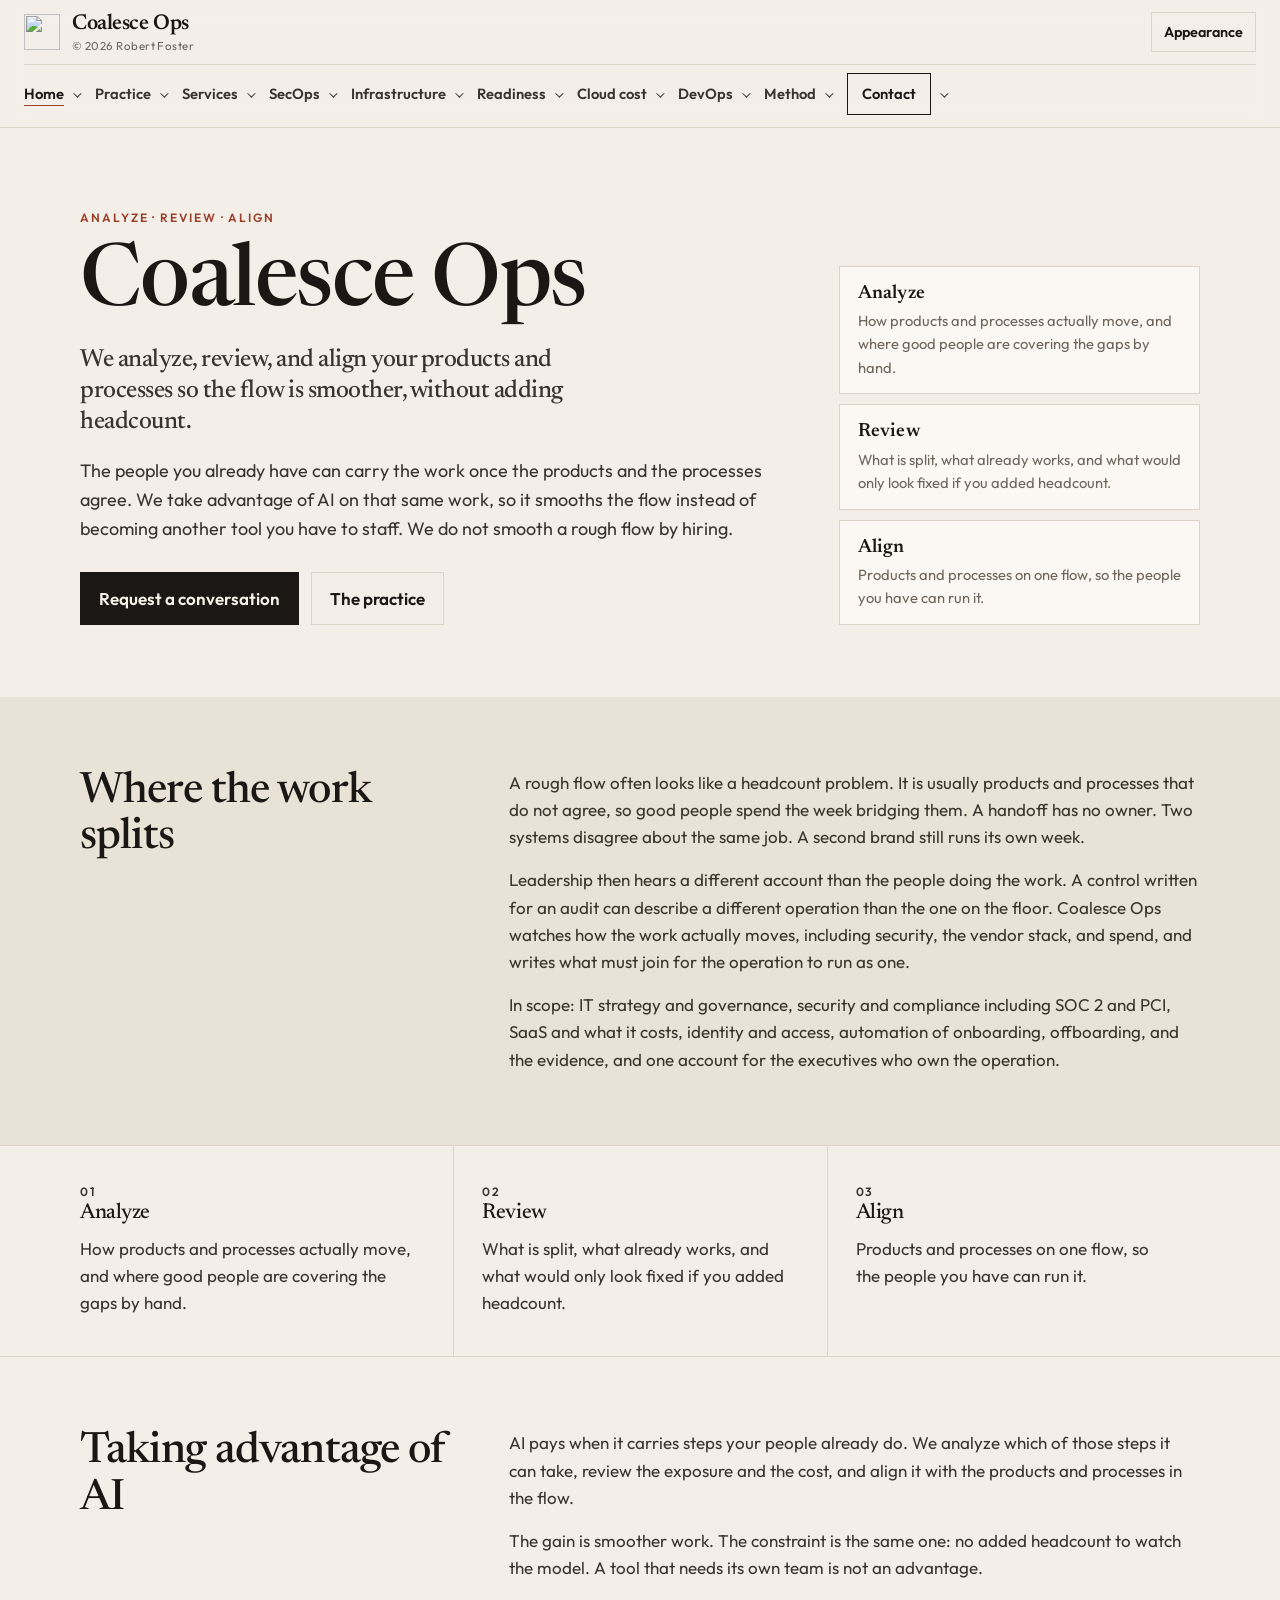
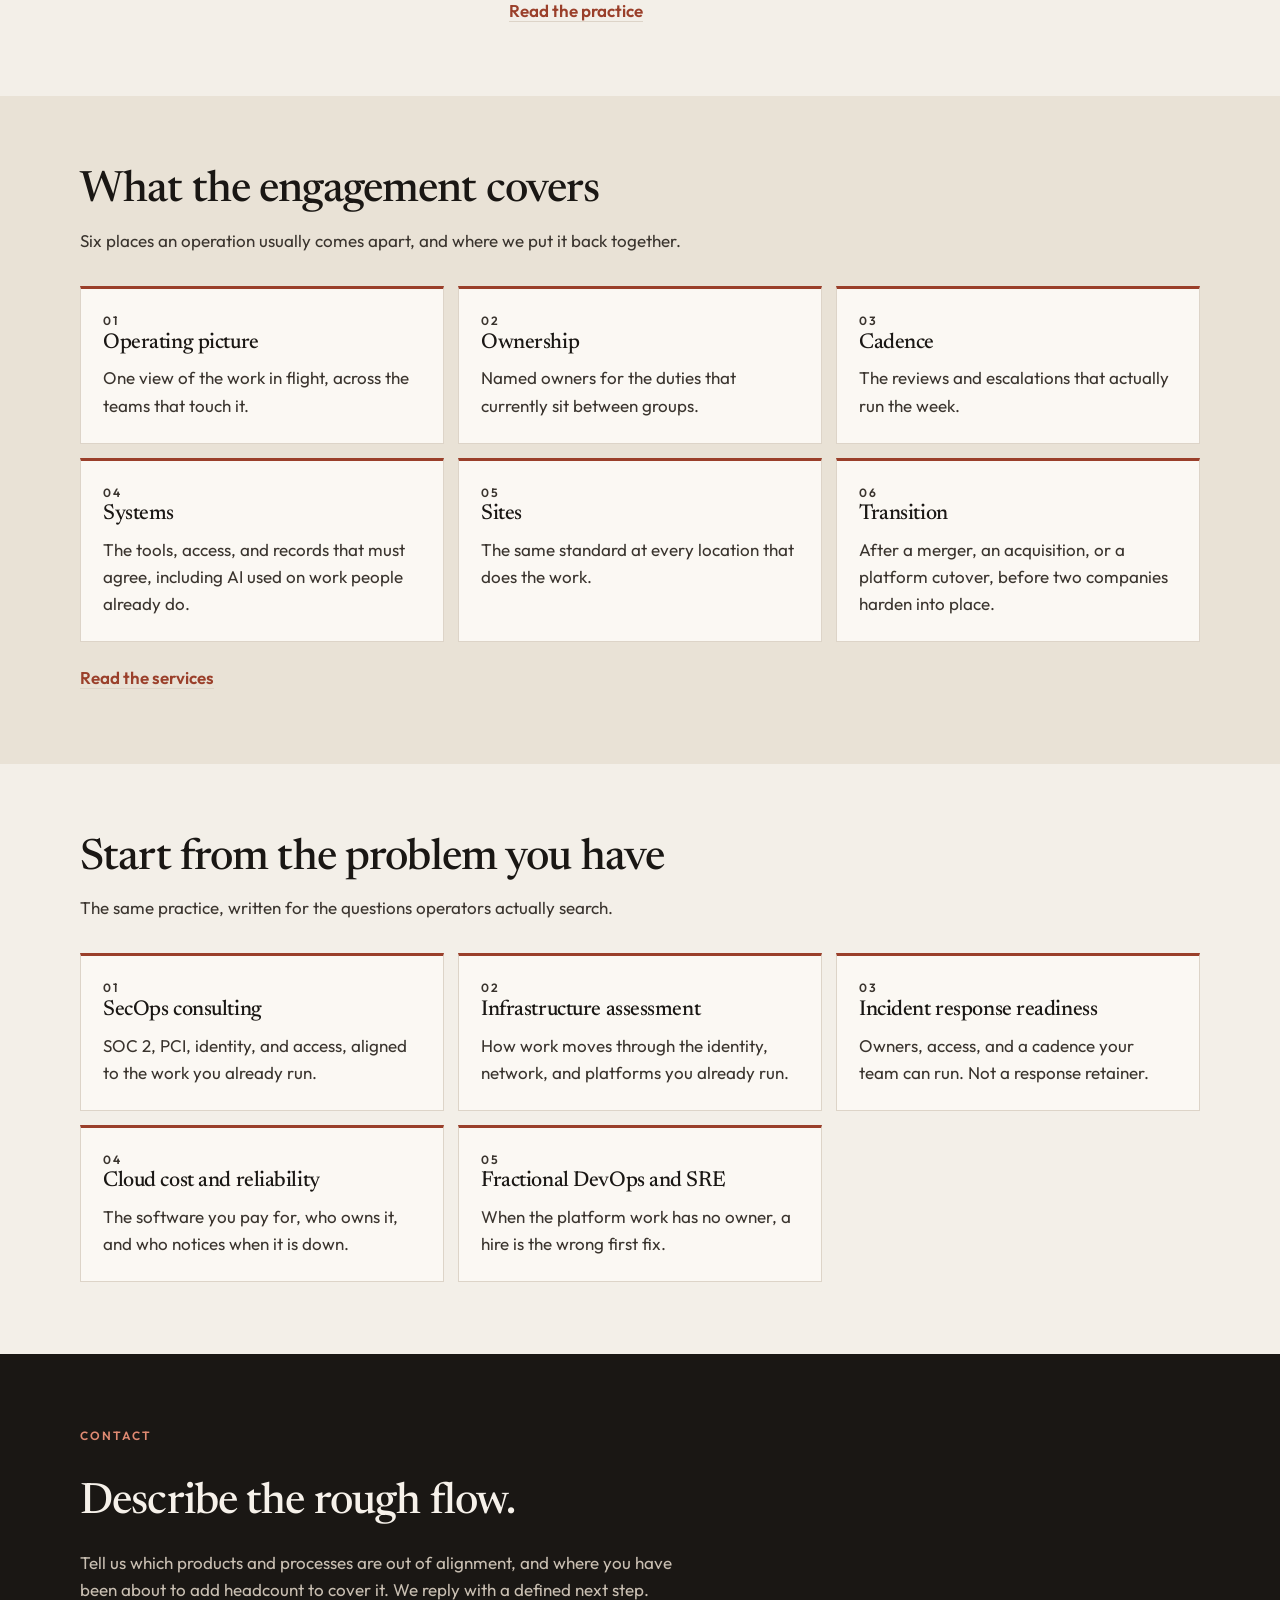
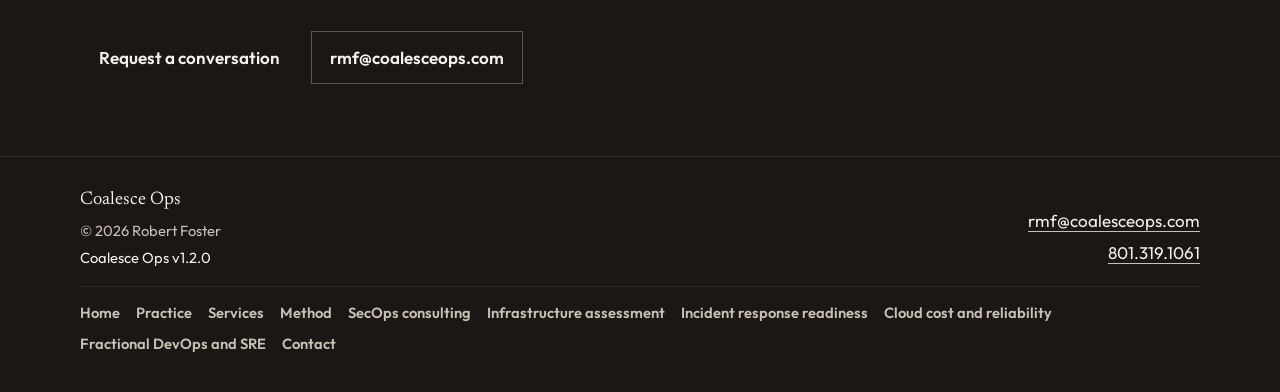
==== index.html @ f313ffd4 "Make the site searchable and give every page the same menu. Add sitemap, robots, IndexNow, verificat" ====
<!DOCTYPE html>
<html lang="en">
<head>
  <meta charset="utf-8" />
  <meta name="viewport" content="width=device-width, initial-scale=1" />
  <title>Coalesce Ops — Analyze, review, and align the flow</title>
  <meta name="description" content="Coalesce Ops analyzes, reviews, and aligns products, processes, and AI so the flow is smoother, without adding headcount." />
  <meta name="keywords" content="Coalesce Ops, analyze review align, products and processes, AI advantage, AI governance, smoother flow, no added headcount, SOC 2, PCI" />
  <meta name="author" content="Robert Foster" />
  <meta name="robots" content="index, follow" />
  <link rel="canonical" href="https://coalesceops.com/" />
  <link rel="sitemap" type="application/xml" title="Sitemap" href="https://coalesceops.com/sitemap.xml" />
  <meta property="og:type" content="website" />
  <meta property="og:site_name" content="Coalesce Ops" />
  <meta property="og:locale" content="en_US" />
  <meta property="og:title" content="Coalesce Ops — Analyze, review, and align the flow" />
  <meta property="og:description" content="Coalesce Ops analyzes, reviews, and aligns products, processes, and AI so the flow is smoother, without adding headcount." />
  <meta property="og:url" content="https://coalesceops.com/" />
  <meta property="og:image" content="https://coalesceops.com/assets/og.png" />
  <meta property="og:image:type" content="image/png" />
  <meta property="og:image:width" content="1200" />
  <meta property="og:image:height" content="630" />
  <meta property="og:image:alt" content="Coalesce Ops — analyze, review, and align the flow" />
  <meta name="twitter:card" content="summary_large_image" />
  <meta name="twitter:title" content="Coalesce Ops — Analyze, review, and align the flow" />
  <meta name="twitter:description" content="Coalesce Ops analyzes, reviews, and aligns products, processes, and AI so the flow is smoother, without adding headcount." />
  <meta name="twitter:image" content="https://coalesceops.com/assets/og.png" />
  <meta name="twitter:image:alt" content="Coalesce Ops — analyze, review, and align the flow" />
  <meta name="theme-color" content="#f3efe8" />
  <script>
    (function () {
      var saved = null;
      try { saved = localStorage.getItem("coalesceops-theme"); } catch (e) {}
      var themes = { light: 1, dark: 1, green: 1, "light-green": 1, "dark-green": 1, blue: 1, "light-blue": 1 };
      var colors = { light: "#f3efe8", dark: "#12100e", green: "#1f6b45", "light-green": "#e7f3ea", "dark-green": "#0e1c16", blue: "#1f5c96", "light-blue": "#e7f1f8" };
      var name = themes[saved] ? saved : "light";
      document.documentElement.setAttribute("data-theme", name);
      var meta = document.querySelector('meta[name="theme-color"]');
      if (meta && colors[name]) meta.setAttribute("content", colors[name]);
    })();
  </script>
  <link rel="icon" href="assets/favicon.svg" type="image/svg+xml" />
  <link rel="icon" href="assets/favicon-32.png" type="image/png" sizes="32x32" />
  <link rel="apple-touch-icon" href="assets/apple-touch-icon.png" sizes="180x180" />
  <link rel="manifest" href="site.webmanifest" />
  <!-- site-config:verification -->
  <link rel="preconnect" href="https://fonts.googleapis.com" />
  <link rel="preconnect" href="https://fonts.gstatic.com" crossorigin />
  <link rel="preload" as="style" href="https://fonts.googleapis.com/css2?family=Newsreader:opsz,wght@6..72,500;6..72,600&amp;family=Outfit:wght@400;500;600&amp;display=swap" />
  <link rel="stylesheet" href="https://fonts.googleapis.com/css2?family=Newsreader:opsz,wght@6..72,500;6..72,600&amp;family=Outfit:wght@400;500;600&amp;display=swap" media="print" onload="this.media='all'" />
  <noscript><link rel="stylesheet" href="https://fonts.googleapis.com/css2?family=Newsreader:opsz,wght@6..72,500;6..72,600&amp;family=Outfit:wght@400;500;600&amp;display=swap" /></noscript>
  <link rel="stylesheet" href="assets/site.css?v=1.2.0" />
  <script type="application/ld+json">
{
  "@context": "https://schema.org",
  "@graph": [
    {
      "@type": [
        "ProfessionalService",
        "Organization"
      ],
      "@id": "https://coalesceops.com/#business",
      "name": "Coalesce Ops",
      "url": "https://coalesceops.com/",
      "image": {
        "@type": "ImageObject",
        "url": "https://coalesceops.com/assets/og.png",
        "width": 1200,
        "height": 630
      },
      "logo": {
        "@type": "ImageObject",
        "url": "https://coalesceops.com/assets/apple-touch-icon.png",
        "width": 180,
        "height": 180
      },
      "email": "rmf@coalesceops.com",
      "telephone": "+1-801-319-1061",
      "description": "Coalesce Ops analyzes, reviews, and aligns products, processes, and AI so the flow is smoother, without adding headcount.",
      "slogan": "We analyze, review, and align your products and processes so the flow is smoother, without adding headcount.",
      "founder": {
        "@type": "Person",
        "name": "Robert Foster"
      },
      "contactPoint": {
        "@type": "ContactPoint",
        "contactType": "consulting",
        "email": "rmf@coalesceops.com",
        "telephone": "+1-801-319-1061",
        "availableLanguage": [
          "English"
        ]
      }
    },
    {
      "@type": "WebSite",
      "@id": "https://coalesceops.com/#website",
      "url": "https://coalesceops.com/",
      "name": "Coalesce Ops",
      "description": "Coalesce Ops analyzes, reviews, and aligns products, processes, and AI so the flow is smoother, without adding headcount.",
      "publisher": {
        "@id": "https://coalesceops.com/#business"
      },
      "inLanguage": "en"
    },
    {
      "@type": "WebPage",
      "@id": "https://coalesceops.com/#webpage",
      "url": "https://coalesceops.com/",
      "name": "Coalesce Ops — Analyze, review, and align the flow",
      "description": "Coalesce Ops analyzes, reviews, and aligns products, processes, and AI so the flow is smoother, without adding headcount.",
      "isPartOf": {
        "@id": "https://coalesceops.com/#website"
      },
      "inLanguage": "en",
      "primaryImageOfPage": {
        "@type": "ImageObject",
        "url": "https://coalesceops.com/assets/og.png",
        "width": 1200,
        "height": 630
      }
    },
    {
      "@type": "Service",
      "@id": "https://coalesceops.com/services.html#picture",
      "name": "Operating picture",
      "serviceType": "Operating picture",
      "url": "https://coalesceops.com/services.html#picture",
      "description": "One view of the work in flight: what is open, who has it, and which commitment is at risk. Leadership and the floor read the same picture.",
      "provider": {
        "@id": "https://coalesceops.com/#business"
      }
    },
    {
      "@type": "Service",
      "@id": "https://coalesceops.com/services.html#ownership",
      "name": "Ownership",
      "serviceType": "Ownership",
      "url": "https://coalesceops.com/services.html#ownership",
      "description": "A name on every duty that can stall the week, including the handoffs that currently belong to no one. Decisions that sit between groups get an owner.",
      "provider": {
        "@id": "https://coalesceops.com/#business"
      }
    },
    {
      "@type": "Service",
      "@id": "https://coalesceops.com/services.html#cadence",
      "name": "Cadence",
      "serviceType": "Cadence",
      "url": "https://coalesceops.com/services.html#cadence",
      "description": "The meetings, reviews, and escalations that run the week, reduced to the ones that change the work. A calendar full of updates is not a cadence.",
      "provider": {
        "@id": "https://coalesceops.com/#business"
      }
    },
    {
      "@type": "Service",
      "@id": "https://coalesceops.com/services.html#systems",
      "name": "Systems",
      "serviceType": "Systems",
      "url": "https://coalesceops.com/services.html#systems",
      "description": "The tools, access, and records that must agree, including the software already in use and what it costs. AI is aligned to steps people already do. Compliance evidence, including SOC 2 and PCI, has to match those records.",
      "provider": {
        "@id": "https://coalesceops.com/#business"
      }
    },
    {
      "@type": "Service",
      "@id": "https://coalesceops.com/services.html#sites",
      "name": "Sites",
      "serviceType": "Sites",
      "url": "https://coalesceops.com/services.html#sites",
      "description": "The same standard at every location that does the work, with room for what is truly local.",
      "provider": {
        "@id": "https://coalesceops.com/#business"
      }
    },
    {
      "@type": "Service",
      "@id": "https://coalesceops.com/services.html#transition",
      "name": "Transition",
      "serviceType": "Transition",
      "url": "https://coalesceops.com/services.html#transition",
      "description": "After a merger, an acquisition, a leadership change, or a platform cutover, one way of working, one set of access, and controls that match the work, before the old ways harden into two companies again.",
      "provider": {
        "@id": "https://coalesceops.com/#business"
      }
    },
    {
      "@type": "Service",
      "@id": "https://coalesceops.com/secops-consulting.html#service",
      "name": "Security and compliance",
      "serviceType": "Security and compliance",
      "url": "https://coalesceops.com/secops-consulting.html",
      "description": "Security and compliance, including SOC 2 and PCI, with evidence that matches the controls in use, and identity and access reviewed with the rest of the operation.",
      "provider": {
        "@id": "https://coalesceops.com/#business"
      },
      "alternateName": "SecOps consulting"
    },
    {
      "@type": "Service",
      "@id": "https://coalesceops.com/infrastructure-assessment.html#service",
      "name": "Infrastructure assessment",
      "serviceType": "Infrastructure assessment",
      "url": "https://coalesceops.com/infrastructure-assessment.html",
      "description": "A written account of how work moves through the identity, network, and platforms the operation already runs, and where people are covering the gaps by hand.",
      "provider": {
        "@id": "https://coalesceops.com/#business"
      }
    },
    {
      "@type": "Service",
      "@id": "https://coalesceops.com/cloud-cost-reliability.html#service",
      "name": "SaaS governance and vendor cost",
      "serviceType": "SaaS governance and vendor cost",
      "url": "https://coalesceops.com/cloud-cost-reliability.html",
      "description": "A review of the software the operation already pays for and the platforms it already runs: who owns them, what they cost, and who notices when one is down.",
      "provider": {
        "@id": "https://coalesceops.com/#business"
      },
      "alternateName": "Cloud cost and reliability review"
    },
    {
      "@type": "Service",
      "@id": "https://coalesceops.com/#ai",
      "name": "AI on the work",
      "serviceType": "AI on the work",
      "url": "https://coalesceops.com/#ai",
      "description": "AI used on steps people already do, reviewed for exposure and cost, and aligned with the products and processes in the flow.",
      "provider": {
        "@id": "https://coalesceops.com/#business"
      }
    },
    {
      "@type": "Service",
      "@id": "https://coalesceops.com/practice.html#strategy",
      "name": "IT strategy and governance",
      "serviceType": "IT strategy and governance",
      "url": "https://coalesceops.com/practice.html#strategy",
      "description": "IT strategy and governance, and one account for the executives who own the operation.",
      "provider": {
        "@id": "https://coalesceops.com/#business"
      }
    }
  ]
}
  </script>
</head>
<body>
  <a class="skip" href="#main">Skip to content</a>
  <header class="top">
    <a class="brand" href="index.html">
      <img src="assets/favicon.svg" width="36" height="36" alt="" />
      <span class="brand-text">
        <span class="brand-name">Coalesce Ops</span>
        <span class="brand-legal">© 2026 Robert Foster</span>
      </span>
    </a>
<!-- site-nav:start -->
  <nav class="nav" id="site-nav" aria-label="Primary">
    <div class="nav-group">
      <a class="nav-link" href="index.html">Home</a>
      <details class="nav-sections">
        <summary><span class="sr-only">Home sections</span></summary>
        <div class="nav-panel">
          <a href="index.html#split">Where the work splits</a>
          <a href="index.html#standard">Analyze, review, align</a>
          <a href="index.html#ai">Taking advantage of AI</a>
          <a href="index.html#engagements">What the engagement covers</a>
          <a href="index.html#start">Start from the problem you have</a>
        </div>
      </details>
    </div>
    <div class="nav-group">
      <a class="nav-link" href="practice.html">Practice</a>
      <details class="nav-sections">
        <summary><span class="sr-only">Practice sections</span></summary>
        <div class="nav-panel">
          <a href="practice.html#meaning">What coalesce means</a>
          <a href="practice.html#scope">In scope</a>
          <a href="practice.html#strategy">Strategy</a>
          <a href="practice.html#security">Security and compliance</a>
          <a href="practice.html#systems-cost">Systems and cost</a>
          <a href="practice.html#ai-work">AI on the work</a>
          <a href="practice.html#remains">What remains</a>
        </div>
      </details>
    </div>
    <div class="nav-group">
      <a class="nav-link" href="services.html">Services</a>
      <details class="nav-sections">
        <summary><span class="sr-only">Services sections</span></summary>
        <div class="nav-panel">
          <a href="services.html#picture">Operating picture</a>
          <a href="services.html#ownership">Ownership</a>
          <a href="services.html#cadence">Cadence</a>
          <a href="services.html#systems">Systems</a>
          <a href="services.html#sites">Sites</a>
          <a href="services.html#transition">Transition</a>
        </div>
      </details>
    </div>
    <div class="nav-group">
      <a class="nav-link" href="secops-consulting.html">SecOps</a>
      <details class="nav-sections">
        <summary><span class="sr-only">SecOps consulting sections</span></summary>
        <div class="nav-panel">
          <a href="secops-consulting.html#why">Why this search starts</a>
          <a href="secops-consulting.html#covers">What is in scope</a>
          <a href="secops-consulting.html#prepare">Before the first call</a>
          <a href="secops-consulting.html#ai-fit">Where AI fits</a>
          <a href="secops-consulting.html#limits">What this is not</a>
          <a href="secops-consulting.html#result">What you leave with</a>
        </div>
      </details>
    </div>
    <div class="nav-group">
      <a class="nav-link" href="infrastructure-assessment.html">Infrastructure</a>
      <details class="nav-sections">
        <summary><span class="sr-only">Infrastructure assessment sections</span></summary>
        <div class="nav-panel">
          <a href="infrastructure-assessment.html#when">When to ask for one</a>
          <a href="infrastructure-assessment.html#examine">What we look at</a>
          <a href="infrastructure-assessment.html#path">Walk one job</a>
          <a href="infrastructure-assessment.html#result">What you receive</a>
          <a href="infrastructure-assessment.html#cost">Cost on the same picture</a>
        </div>
      </details>
    </div>
    <div class="nav-group">
      <a class="nav-link" href="incident-response-readiness.html">Readiness</a>
      <details class="nav-sections">
        <summary><span class="sr-only">Incident response readiness sections</span></summary>
        <div class="nav-panel">
          <a href="incident-response-readiness.html#failure">Where it breaks</a>
          <a href="incident-response-readiness.html#questions">Questions that show readiness</a>
          <a href="incident-response-readiness.html#prepare">What to put in place</a>
          <a href="incident-response-readiness.html#limits">What we will not do</a>
          <a href="incident-response-readiness.html#prove">Prove it on a quiet week</a>
        </div>
      </details>
    </div>
    <div class="nav-group">
      <a class="nav-link" href="cloud-cost-reliability.html">Cloud cost</a>
      <details class="nav-sections">
        <summary><span class="sr-only">Cloud cost and reliability sections</span></summary>
        <div class="nav-panel">
          <a href="cloud-cost-reliability.html#promise">What we will not promise</a>
          <a href="cloud-cost-reliability.html#cost">Cost, as an operator</a>
          <a href="cloud-cost-reliability.html#reliability">Reliability without a new team</a>
          <a href="cloud-cost-reliability.html#cutover">After a cutover</a>
        </div>
      </details>
    </div>
    <div class="nav-group align-end">
      <a class="nav-link" href="fractional-devops-sre.html">DevOps</a>
      <details class="nav-sections">
        <summary><span class="sr-only">Fractional DevOps and SRE sections</span></summary>
        <div class="nav-panel">
          <a href="fractional-devops-sre.html#search">What the search is buying</a>
          <a href="fractional-devops-sre.html#practice">What this practice does</a>
          <a href="fractional-devops-sre.html#second">When a fractional engineer is second</a>
          <a href="fractional-devops-sre.html#prepare">Before the job post</a>
          <a href="fractional-devops-sre.html#result">How an engagement ends</a>
        </div>
      </details>
    </div>
    <div class="nav-group align-end">
      <a class="nav-link" href="method.html">Method</a>
      <details class="nav-sections">
        <summary><span class="sr-only">Method sections</span></summary>
        <div class="nav-panel">
          <a href="method.html#map">Map</a>
          <a href="method.html#name">Name</a>
          <a href="method.html#join">Join</a>
          <a href="method.html#prove">Prove</a>
          <a href="method.html#leave">Leave</a>
          <a href="method.html#analyze">Analyze</a>
          <a href="method.html#review">Review</a>
          <a href="method.html#align">Align</a>
        </div>
      </details>
    </div>
    <div class="nav-group align-end">
      <a class="nav-link nav-cta" href="contact.html">Contact</a>
      <details class="nav-sections">
        <summary><span class="sr-only">Contact sections</span></summary>
        <div class="nav-panel">
          <a href="contact.html#include">What to include</a>
        </div>
      </details>
    </div>
  </nav>
  <!-- site-nav:end -->
    <div class="header-tools">
      <div class="settings">
        <button type="button" class="settings-btn" id="settings-toggle" aria-expanded="false" aria-controls="settings-panel">Appearance</button>
        <div class="settings-panel" id="settings-panel" hidden>
          <p class="settings-label" id="settings-label">Appearance</p>
          <div class="theme-list" role="radiogroup" aria-labelledby="settings-label">
            <button type="button" role="radio" data-theme="light" aria-checked="true">Light</button>
            <button type="button" role="radio" data-theme="dark" aria-checked="false">Dark</button>
            <button type="button" role="radio" data-theme="green" aria-checked="false">Green</button>
            <button type="button" role="radio" data-theme="light-green" aria-checked="false">Light green</button>
            <button type="button" role="radio" data-theme="dark-green" aria-checked="false">Dark green</button>
            <button type="button" role="radio" data-theme="blue" aria-checked="false">Blue</button>
            <button type="button" role="radio" data-theme="light-blue" aria-checked="false">Light blue</button>
          </div>
        </div>
      </div>
    </div>
  </header>

  <main id="main">

    <section class="hero">
      <div class="wrap hero-grid">
        <div>
          <p class="eyebrow">Analyze · Review · Align</p>
          <h1>Coalesce Ops</h1>
          <p class="motto">We analyze, review, and align your products and processes so the flow is smoother, without adding headcount.</p>
          <p class="lede">The people you already have can carry the work once the products and the processes agree. We take advantage of AI on that same work, so it smooths the flow instead of becoming another tool you have to staff. We do not smooth a rough flow by hiring.</p>
          <div class="hero-cta">
            <a class="btn primary" href="contact.html">Request a conversation</a>
            <a class="btn ghost" href="practice.html">The practice</a>
          </div>
        </div>
        <nav class="rail" aria-label="The standard">
          <a href="method.html#analyze"><strong>Analyze</strong><span>How products and processes actually move, and where good people are covering the gaps by hand.</span></a>
          <a href="method.html#review"><strong>Review</strong><span>What is split, what already works, and what would only look fixed if you added headcount.</span></a>
          <a href="method.html#align"><strong>Align</strong><span>Products and processes on one flow, so the people you have can run it.</span></a>
        </nav>
      </div>
    </section>

    <section class="band alt" id="split">
      <div class="wrap split">
        <h2>Where the work splits</h2>
        <div class="prose">
          <p>A rough flow often looks like a headcount problem. It is usually products and processes that do not agree, so good people spend the week bridging them. A handoff has no owner. Two systems disagree about the same job. A second brand still runs its own week.</p>
          <p>Leadership then hears a different account than the people doing the work. A control written for an audit can describe a different operation than the one on the floor. Coalesce Ops watches how the work actually moves, including security, the vendor stack, and spend, and writes what must join for the operation to run as one.</p>
          <p>In scope: IT strategy and governance, security and compliance including SOC 2 and PCI, SaaS and what it costs, identity and access, automation of onboarding, offboarding, and the evidence, and one account for the executives who own the operation.</p>
        </div>
      </div>
    </section>

    <section class="facts" id="standard" aria-label="The standard">
      <div class="wrap facts-grid">
        <article>
          <p class="num">01</p>
          <h2>Analyze</h2>
          <p>How products and processes actually move, and where good people are covering the gaps by hand.</p>
        </article>
        <article>
          <p class="num">02</p>
          <h2>Review</h2>
          <p>What is split, what already works, and what would only look fixed if you added headcount.</p>
        </article>
        <article>
          <p class="num">03</p>
          <h2>Align</h2>
          <p>Products and processes on one flow, so the people you have can run it.</p>
        </article>
      </div>
    </section>

    <section class="band" id="ai">
      <div class="wrap split">
        <h2>Taking advantage of AI</h2>
        <div class="prose">
          <p>AI pays when it carries steps your people already do. We analyze which of those steps it can take, review the exposure and the cost, and align it with the products and processes in the flow.</p>
          <p>The gain is smoother work. The constraint is the same one: no added headcount to watch the model. A tool that needs its own team is not an advantage.</p>
          <p class="section-link"><a href="practice.html#ai-work">Read the practice</a></p>
        </div>
      </div>
    </section>

    <section class="band alt" id="engagements">
      <div class="wrap">
        <header class="section-head">
          <h2>What the engagement covers</h2>
          <p>Six places an operation usually comes apart, and where we put it back together.</p>
        </header>
        <div class="cards">
          <article class="card">
            <p class="num">01</p>
            <h3><a href="services.html#picture">Operating picture</a></h3>
            <p>One view of the work in flight, across the teams that touch it.</p>
          </article>
          <article class="card">
            <p class="num">02</p>
            <h3><a href="services.html#ownership">Ownership</a></h3>
            <p>Named owners for the duties that currently sit between groups.</p>
          </article>
          <article class="card">
            <p class="num">03</p>
            <h3><a href="services.html#cadence">Cadence</a></h3>
            <p>The reviews and escalations that actually run the week.</p>
          </article>
          <article class="card">
            <p class="num">04</p>
            <h3><a href="services.html#systems">Systems</a></h3>
            <p>The tools, access, and records that must agree, including AI used on work people already do.</p>
          </article>
          <article class="card">
            <p class="num">05</p>
            <h3><a href="services.html#sites">Sites</a></h3>
            <p>The same standard at every location that does the work.</p>
          </article>
          <article class="card">
            <p class="num">06</p>
            <h3><a href="services.html#transition">Transition</a></h3>
            <p>After a merger, an acquisition, or a platform cutover, before two companies harden into place.</p>
          </article>
        </div>
        <p class="section-link"><a href="services.html">Read the services</a></p>
      </div>
    </section>

    <section class="band" id="start">
      <div class="wrap">
        <header class="section-head">
          <h2>Start from the problem you have</h2>
          <p>The same practice, written for the questions operators actually search.</p>
        </header>
        <div class="cards">
          <article class="card">
            <p class="num">01</p>
            <h3><a href="secops-consulting.html">SecOps consulting</a></h3>
            <p>SOC 2, PCI, identity, and access, aligned to the work you already run.</p>
          </article>
          <article class="card">
            <p class="num">02</p>
            <h3><a href="infrastructure-assessment.html">Infrastructure assessment</a></h3>
            <p>How work moves through the identity, network, and platforms you already run.</p>
          </article>
          <article class="card">
            <p class="num">03</p>
            <h3><a href="incident-response-readiness.html">Incident response readiness</a></h3>
            <p>Owners, access, and a cadence your team can run. Not a response retainer.</p>
          </article>
          <article class="card">
            <p class="num">04</p>
            <h3><a href="cloud-cost-reliability.html">Cloud cost and reliability</a></h3>
            <p>The software you pay for, who owns it, and who notices when it is down.</p>
          </article>
          <article class="card">
            <p class="num">05</p>
            <h3><a href="fractional-devops-sre.html">Fractional DevOps and SRE</a></h3>
            <p>When the platform work has no owner, a hire is the wrong first fix.</p>
          </article>
        </div>
      </div>
    </section>

    <section class="cta-band">
      <div class="wrap">
        <p class="eyebrow">Contact</p>
        <h2>Describe the rough flow.</h2>
        <p>Tell us which products and processes are out of alignment, and where you have been about to add headcount to cover it. We reply with a defined next step.</p>
        <div class="hero-cta">
          <a class="btn primary" href="contact.html">Request a conversation</a>
          <a class="btn ghost" href="mailto:rmf@coalesceops.com">rmf@coalesceops.com</a>
        </div>
      </div>
    </section>
  </main>

  <footer class="site-foot">
    <div class="wrap">
      <div class="foot-row">
        <div>
          <p class="foot-name">Coalesce Ops</p>
          <p class="foot-legal">© 2026 Robert Foster</p>
          <p class="foot-version">Coalesce Ops v1.2.0</p>
        </div>
        <div class="foot-contact">
          <p><a href="mailto:rmf@coalesceops.com">rmf@coalesceops.com</a></p>
          <p><a href="tel:+18013191061">801.319.1061</a></p>
        </div>
      </div>
      <nav class="foot-nav" aria-label="Site">
        <a href="index.html">Home</a>
        <a href="practice.html">Practice</a>
        <a href="services.html">Services</a>
        <a href="method.html">Method</a>
        <a href="secops-consulting.html">SecOps consulting</a>
        <a href="infrastructure-assessment.html">Infrastructure assessment</a>
        <a href="incident-response-readiness.html">Incident response readiness</a>
        <a href="cloud-cost-reliability.html">Cloud cost and reliability</a>
        <a href="fractional-devops-sre.html">Fractional DevOps and SRE</a>
        <a href="contact.html">Contact</a>
      </nav>
    </div>
  </footer>
  <script src="assets/site.js?v=1.2.0" defer></script>
</body>
</html>
---- assets/site.css ----
:root,
html[data-theme="light"] {
  --paper: #f3efe8;
  --surface: #fbf8f3;
  --ink: #1a1714;
  --ink-soft: #3a342e;
  --muted: #6d655c;
  --line: #ddd4c8;
  --accent: #9a3f2a;
  --accent-hot: #7c3120;
  --btn: #1a1714;
  --btn-text: #f6f1ea;
  --header: rgba(243, 239, 232, 0.92);
  --card: #fbf8f3;
  --band: #e9e2d6;
  --foot: #1a1714;
  --foot-ink: #f6f1ea;
  --foot-muted: #c9bfb2;
  --foot-accent: #e08a72;
  --drawer: #fbf8f3;
  --drawer-line: #9a3f2a;
  --theme-color: #f3efe8;
}

html[data-theme="dark"] {
  --paper: #12100e;
  --surface: #1b1815;
  --ink: #f4efe8;
  --ink-soft: #ddd4c8;
  --muted: #a89d90;
  --line: #322c26;
  --accent: #e08a72;
  --accent-hot: #f0b5a4;
  --btn: #e08a72;
  --btn-text: #1a1210;
  --header: rgba(18, 16, 14, 0.92);
  --card: #1b1815;
  --band: #1b1815;
  --foot: #0c0b0a;
  --foot-ink: #f4efe8;
  --foot-muted: #a89d90;
  --foot-accent: #e08a72;
  --drawer: #241f1b;
  --drawer-line: #e08a72;
  --theme-color: #12100e;
}

html[data-theme="green"] {
  --paper: #1f6b45;
  --surface: #278556;
  --ink: #f4fbf6;
  --ink-soft: #d7eadf;
  --muted: #d5eadc;
  --line: #4d9a72;
  --accent: #d7f0e3;
  --accent-hot: #ffffff;
  --btn: #d7f0e3;
  --btn-text: #0e2a1c;
  --header: rgba(31, 107, 69, 0.94);
  --card: #278556;
  --band: #1a5c3b;
  --foot: #0e2a1c;
  --foot-ink: #f4fbf6;
  --foot-muted: #c5dfd0;
  --foot-accent: #d7f0e3;
  --drawer: #278556;
  --drawer-line: #d7f0e3;
  --theme-color: #1f6b45;
}

html[data-theme="light-green"] {
  --paper: #e7f3ea;
  --surface: #f4fbf6;
  --ink: #14241c;
  --ink-soft: #24382d;
  --muted: #4d6558;
  --line: #c5dccb;
  --accent: #1b6b45;
  --accent-hot: #145536;
  --btn: #1b6b45;
  --btn-text: #f4fbf6;
  --header: rgba(231, 243, 234, 0.94);
  --card: #f4fbf6;
  --band: #d7eadc;
  --foot: #143028;
  --foot-ink: #f4fbf6;
  --foot-muted: #b7cfc2;
  --foot-accent: #c8e8d6;
  --drawer: #f4fbf6;
  --drawer-line: #1b6b45;
  --theme-color: #e7f3ea;
}

html[data-theme="dark-green"] {
  --paper: #0e1c16;
  --surface: #15281f;
  --ink: #e7f3ec;
  --ink-soft: #c5dccd;
  --muted: #8eaa9c;
  --line: #2a4638;
  --accent: #8fceb0;
  --accent-hot: #c8e8d6;
  --btn: #2f6b56;
  --btn-text: #f4faf6;
  --header: rgba(14, 28, 22, 0.94);
  --card: #15281f;
  --band: #12241c;
  --foot: #081410;
  --foot-ink: #f4faf6;
  --foot-muted: #8eaa9c;
  --foot-accent: #8fceb0;
  --drawer: #1c382c;
  --drawer-line: #8fceb0;
  --theme-color: #0e1c16;
}

html[data-theme="blue"] {
  --paper: #1f5c96;
  --surface: #2770b0;
  --ink: #f4f8fc;
  --ink-soft: #d7e6f4;
  --muted: #d5e6f5;
  --line: #4d8bc4;
  --accent: #d6ebfa;
  --accent-hot: #ffffff;
  --btn: #d6ebfa;
  --btn-text: #0e2a44;
  --header: rgba(31, 92, 150, 0.94);
  --card: #2770b0;
  --band: #1a5084;
  --foot: #0e2a44;
  --foot-ink: #f4f8fc;
  --foot-muted: #c5d7e8;
  --foot-accent: #d6ebfa;
  --drawer: #2770b0;
  --drawer-line: #d6ebfa;
  --theme-color: #1f5c96;
}

html[data-theme="light-blue"] {
  --paper: #e7f1f8;
  --surface: #f5fafc;
  --ink: #152433;
  --ink-soft: #2c4154;
  --muted: #5a7082;
  --line: #c5d7e6;
  --accent: #1d4e89;
  --accent-hot: #163a66;
  --btn: #1d4e89;
  --btn-text: #f5fafc;
  --header: rgba(231, 241, 248, 0.94);
  --card: #f5fafc;
  --band: #d5e6f2;
  --foot: #152433;
  --foot-ink: #f5fafc;
  --foot-muted: #b7c9d8;
  --foot-accent: #9fd0f2;
  --drawer: #f5fafc;
  --drawer-line: #1d4e89;
  --theme-color: #e7f1f8;
}

:root {
  --max: 1120px;
  --serif: "Newsreader", "Iowan Old Style", Palatino, serif;
  --sans: "Outfit", "Segoe UI", sans-serif;
  color-scheme: light;
}
html[data-theme="dark"],
html[data-theme="dark-green"],
html[data-theme="green"],
html[data-theme="blue"] { color-scheme: dark; }

*,
*::before,
*::after { box-sizing: border-box; }

html { scroll-behavior: smooth; }
[id] { scroll-margin-top: 120px; }

body {
  margin: 0;
  min-height: 100vh;
  display: flex;
  flex-direction: column;
  font-family: var(--sans);
  font-size: 1.0625rem;
  line-height: 1.6;
  color: var(--ink);
  background: var(--paper);
  -webkit-font-smoothing: antialiased;
}

main { flex: 1; }

img { display: block; max-width: 100%; }

a { color: var(--accent); }
a:hover { color: var(--accent-hot); }

:focus-visible {
  outline: 2px solid var(--accent);
  outline-offset: 3px;
}

.skip {
  position: absolute;
  left: -999px;
  top: 0;
  background: var(--btn);
  color: var(--btn-text);
  padding: 8px 12px;
  z-index: 100;
}
.skip:focus { left: 12px; top: 12px; }

.wrap {
  width: min(var(--max), calc(100% - 48px));
  margin-inline: auto;
}

.top {
  position: sticky;
  top: 0;
  z-index: 40;
  display: flex;
  flex-wrap: wrap;
  align-items: center;
  justify-content: space-between;
  gap: 12px 20px;
  min-height: 76px;
  padding: 12px 24px;
  background: var(--header);
  border-bottom: 1px solid var(--line);
  backdrop-filter: blur(12px);
}

.brand {
  display: flex;
  align-items: center;
  gap: 12px;
  color: var(--ink);
  text-decoration: none;
  min-width: 0;
}
.brand:hover { color: var(--ink); }
.brand img { width: 36px; height: 36px; flex: none; }
.brand-text { display: flex; flex-direction: column; line-height: 1.15; min-width: 0; }
.brand-name {
  font-family: var(--serif);
  font-weight: 600;
  font-size: 1.35rem;
  letter-spacing: -0.02em;
}
.brand-legal {
  margin-top: 2px;
  font-size: 0.72rem;
  letter-spacing: 0.04em;
  color: var(--muted);
}

.nav {
  display: flex;
  flex: 1 0 100%;
  order: 3;
  flex-wrap: wrap;
  align-items: center;
  justify-content: flex-start;
  gap: 2px 8px;
  position: relative;
  padding-top: 8px;
  border-top: 1px solid var(--line);
}
.brand { order: 1; }
.header-tools { order: 2; }
.nav a {
  color: var(--ink-soft);
  text-decoration: none;
  font-size: 0.92rem;
  font-weight: 600;
}
.nav a:hover,
.nav a[aria-current="page"] { color: var(--ink); }
.nav a[aria-current="page"] { box-shadow: inset 0 -1px 0 var(--accent); }

.nav-cta {
  padding: 8px 14px;
  border: 1px solid var(--ink);
  color: var(--ink) !important;
  box-shadow: none !important;
}
.nav-cta:hover,
.nav-cta[aria-current="page"] {
  background: var(--btn);
  color: var(--btn-text) !important;
  border-color: var(--btn);
}

.header-tools {
  display: flex;
  align-items: center;
  gap: 10px;
  flex: none;
}

.settings { position: relative; }
.settings-btn {
  min-height: 40px;
  padding: 0 12px;
  border: 1px solid var(--line);
  background: transparent;
  color: var(--ink);
  font: inherit;
  font-size: 0.9rem;
  font-weight: 600;
  cursor: pointer;
}
.settings-btn:hover,
.settings-btn[aria-expanded="true"] { border-color: var(--accent); }
.settings-panel {
  position: absolute;
  top: calc(100% + 8px);
  right: 0;
  z-index: 50;
  min-width: 180px;
  padding: 12px;
  background: var(--drawer);
  border: 1px solid var(--drawer-line);
  box-shadow: 0 16px 36px rgba(0, 0, 0, 0.28);
}
.settings-panel[hidden] { display: none !important; }
.settings-label {
  margin: 0 0 8px;
  font-size: 0.72rem;
  font-weight: 600;
  letter-spacing: 0.12em;
  text-transform: uppercase;
  color: var(--muted);
}
.theme-list { display: flex; flex-direction: column; }
.theme-list button {
  min-height: 36px;
  padding: 6px 8px;
  border: 0;
  background: transparent;
  color: var(--ink);
  font: inherit;
  font-size: 0.92rem;
  text-align: left;
  cursor: pointer;
}
.theme-list button:hover { background: var(--band); }
.theme-list button[aria-checked="true"] {
  background: var(--ink);
  color: var(--paper);
}

.nav-toggle {
  display: none;
  width: 44px;
  height: 44px;
  border: 1px solid var(--line);
  background: transparent;
  cursor: pointer;
  padding: 0;
  align-items: center;
  justify-content: center;
  flex-direction: column;
  gap: 6px;
}
.nav-toggle span {
  display: block;
  width: 18px;
  height: 1.5px;
  background: var(--ink);
}

.menu-details { min-width: 0; }
summary.nav-toggle { list-style: none; }
summary.nav-toggle::-webkit-details-marker { display: none; }
.nav-group {
  display: inline-flex;
  align-items: center;
  position: relative;
  gap: 1px;
}
.nav-sections { position: relative; }
.nav-sections > summary {
  list-style: none;
  cursor: pointer;
  width: 22px;
  height: 28px;
  display: inline-flex;
  align-items: center;
  justify-content: center;
}
.nav-sections > summary::-webkit-details-marker { display: none; }
.nav-sections > summary::after {
  content: "";
  border: solid var(--ink-soft);
  border-width: 0 1.5px 1.5px 0;
  width: 6px;
  height: 6px;
  transform: rotate(45deg) translateY(-2px);
}
.nav-sections[open] > summary::after {
  transform: rotate(-135deg) translateY(-1px);
}
.nav-panel {
  position: absolute;
  top: calc(100% + 8px);
  left: 0;
  z-index: 50;
  display: none;
  flex-direction: column;
  min-width: 240px;
  max-height: 70vh;
  overflow: auto;
  padding: 6px 0;
  background: var(--drawer);
  border: 1px solid var(--drawer-line);
  box-shadow: 0 16px 36px rgba(0, 0, 0, 0.28);
}
.nav-sections[open] > .nav-panel { display: flex; }
.nav-group.align-end .nav-panel { left: auto; right: 0; }
.nav-panel a {
  display: block;
  padding: 8px 14px;
  color: var(--ink);
  font-size: 0.9rem;
  font-weight: 500;
  box-shadow: none;
}
.nav-panel a:hover { color: var(--accent); }
.sr-only {
  position: absolute;
  width: 1px;
  height: 1px;
  padding: 0;
  margin: -1px;
  overflow: hidden;
  clip: rect(0, 0, 0, 0);
  white-space: nowrap;
  border: 0;
}

.hero { padding: 80px 0 72px; }
.hero-grid {
  display: grid;
  grid-template-columns: 1.4fr 0.72fr;
  gap: 56px;
  align-items: end;
}
.rail { display: flex; flex-direction: column; gap: 10px; }
.rail a {
  display: block;
  padding: 16px 18px 14px;
  background: var(--surface);
  border: 1px solid var(--line);
  text-decoration: none;
  color: var(--ink);
}
.rail a:hover { border-color: var(--accent); color: var(--ink); }
.rail strong {
  display: block;
  font-family: var(--serif);
  font-size: 1.2rem;
  font-weight: 600;
  letter-spacing: 0.01em;
  line-height: 1.15;
}
.rail span {
  display: block;
  margin-top: 4px;
  color: var(--muted);
  font-size: 0.92rem;
}
.eyebrow {
  margin: 0 0 18px;
  font-size: 0.75rem;
  font-weight: 600;
  letter-spacing: 0.16em;
  text-transform: uppercase;
  color: var(--accent);
}
h1, h2, h3 { font-family: var(--serif); font-weight: 500; letter-spacing: -0.02em; }
.hero h1 {
  margin: 0;
  max-width: 11ch;
  font-size: clamp(3.2rem, 7vw, 5.4rem);
  line-height: 0.92;
  font-weight: 500;
  color: var(--ink);
}
.motto {
  margin: 22px 0 0;
  max-width: 22em;
  font-family: var(--serif);
  font-size: clamp(1.2rem, 2.1vw, 1.55rem);
  font-weight: 500;
  line-height: 1.25;
  letter-spacing: -0.02em;
  color: var(--ink-soft);
}
.lede {
  margin: 18px 0 0;
  max-width: 38em;
  font-size: 1.125rem;
  color: var(--ink-soft);
}
.hero-cta {
  display: flex;
  flex-wrap: wrap;
  gap: 12px;
  margin-top: 28px;
}

.btn {
  display: inline-flex;
  align-items: center;
  justify-content: center;
  min-height: 48px;
  padding: 12px 18px;
  font: inherit;
  font-weight: 600;
  text-decoration: none;
  border: 1px solid transparent;
}
.btn.primary { background: var(--btn); color: var(--btn-text); }
.btn.primary:hover { color: var(--btn-text); filter: brightness(1.12); }
.btn.ghost {
  background: transparent;
  color: var(--ink);
  border-color: var(--line);
}
.btn.ghost:hover { border-color: var(--ink); color: var(--ink); }

.band { padding: 72px 0; }
.band.alt { background: var(--band); }
.split {
  display: grid;
  grid-template-columns: 0.72fr 1.28fr;
  gap: 40px;
  align-items: start;
}
.split h2,
.section-head h2,
.page-head h1 {
  margin: 0;
  font-size: clamp(2rem, 4vw, 2.7rem);
  line-height: 1.08;
}
.page-head { padding: 56px 0 8px; }
.page-head .lede { margin-top: 16px; }
.split p, .prose p { margin: 0 0 16px; color: var(--ink-soft); }
.split p:last-child, .prose p:last-child { margin-bottom: 0; }
.prose ul,
.prose ol {
  margin: 0 0 16px;
  padding-left: 1.15em;
  color: var(--ink-soft);
}
.prose li { margin: 0 0 0.45em; }
.prose li:last-child { margin-bottom: 0; }

.facts {
  border-top: 1px solid var(--line);
  border-bottom: 1px solid var(--line);
}
.facts-grid { display: grid; grid-template-columns: repeat(3, 1fr); }
.facts article { padding: 36px 28px 40px 0; }
.facts article + article {
  padding-left: 28px;
  border-left: 1px solid var(--line);
}
.num {
  margin: 0 0 10px;
  font-size: 0.75rem;
  font-weight: 600;
  letter-spacing: 0.14em;
  color: var(--accent);
}
.facts h2,
.card h3,
.steps h2,
.steps h3 {
  margin: 0 0 8px;
  font-size: 1.35rem;
  line-height: 1.2;
}
.facts p, .card p, .steps p { margin: 0; color: var(--ink-soft); }

.section-head { max-width: 36em; margin-bottom: 32px; }
.section-head p { margin: 12px 0 0; color: var(--ink-soft); }

.cards {
  display: grid;
  grid-template-columns: repeat(3, 1fr);
  gap: 14px;
}
.card {
  padding: 22px 22px 24px;
  background: var(--surface);
  border: 1px solid var(--line);
  border-top: 3px solid var(--accent);
}
.card h3 a {
  color: inherit;
  text-decoration: none;
}
.card h3 a:hover { color: var(--accent); }
.covers {
  margin: 12px 0 0 !important;
  font-size: 0.78rem;
  font-weight: 600;
  letter-spacing: 0.08em;
  text-transform: uppercase;
  color: var(--accent) !important;
}

.record {
  display: grid;
  grid-template-columns: repeat(4, 1fr);
  gap: 14px;
  margin-top: 28px;
}
.record article {
  padding: 20px 18px 22px;
  background: var(--surface);
  border: 1px solid var(--line);
  border-top: 3px solid var(--accent);
}
.record h3 {
  margin: 0 0 8px;
  font-size: 1.15rem;
}
.record p { margin: 0; color: var(--ink-soft); font-size: 0.98rem; }

.process {
  display: grid;
  grid-template-columns: repeat(5, 1fr);
  margin: 8px 0 0;
  border-top: 1px solid var(--line);
}
.process article { padding: 28px 24px 8px 0; }
.process article + article {
  padding-left: 24px;
  border-left: 1px solid var(--line);
}
.process h2,
.process h3 { margin: 0 0 8px; font-size: 1.25rem; }
.process p { margin: 0; color: var(--ink-soft); }

.cta-band {
  background: var(--foot);
  color: var(--foot-ink);
  padding: 72px 0;
}
.cta-band .eyebrow { color: var(--foot-accent); }
.cta-band h2 {
  margin: 0 0 12px;
  font-size: clamp(2rem, 4vw, 2.7rem);
  color: var(--foot-ink);
}
.cta-band p { margin: 0 0 22px; max-width: 36em; color: var(--foot-muted); }
.cta-band .btn.ghost {
  color: var(--foot-ink);
  border-color: rgba(255, 255, 255, 0.28);
}
.cta-band .btn.ghost:hover { border-color: var(--foot-accent); color: var(--foot-accent); }

.contact-points {
  display: grid;
  grid-template-columns: repeat(3, 1fr);
  gap: 14px;
}
.contact-points article {
  padding: 22px 20px 24px;
  background: var(--surface);
  border: 1px solid var(--line);
  border-top: 3px solid var(--accent);
}
.contact-points h3 { margin: 0 0 8px; font-size: 1.2rem; }
.contact-points p { margin: 0; color: var(--ink-soft); }
.card a.more {
  display: inline-block;
  margin-top: 14px;
  font-size: 0.92rem;
  font-weight: 600;
  text-decoration: none;
}

.steps {
  list-style: none;
  margin: 0;
  padding: 0;
}
.steps li {
  display: grid;
  grid-template-columns: 88px 1fr;
  gap: 16px;
  padding: 22px 0;
  border-top: 1px solid var(--line);
}
.steps li:last-child { border-bottom: 1px solid var(--line); }
.steps .num {
  margin: 6px 0 0;
  font-family: var(--serif);
  font-size: 1.35rem;
  letter-spacing: 0.04em;
  font-weight: 600;
}

.section-link { margin: 22px 0 0; }
.section-link a { font-weight: 600; text-decoration: none; border-bottom: 1px solid var(--line); }
.section-link a:hover { border-bottom-color: var(--accent-hot); }
.related ul { list-style: none; margin: 12px 0 0; padding: 0; }
.related li { margin: 0 0 8px; }
.related a { font-weight: 600; text-decoration: none; border-bottom: 1px solid var(--line); }
.related a:hover { border-bottom-color: var(--accent-hot); }

address {
  font-style: normal;
  display: flex;
  flex-direction: column;
  gap: 8px;
  font-size: 1.25rem;
}
address a {
  color: var(--foot-ink);
  text-decoration: none;
  border-bottom: 1px solid var(--foot-muted);
}
address a:hover { color: var(--foot-accent); border-bottom-color: var(--foot-accent); }

.contact-band {
  background: var(--foot);
  color: var(--foot-ink);
  padding: 88px 0 80px;
}
.contact-band .eyebrow { color: var(--foot-accent); }
.contact-band h1 {
  margin: 0 0 12px;
  font-size: clamp(2rem, 4vw, 2.7rem);
  color: var(--foot-ink);
}
.contact-band p { margin: 0; max-width: 36em; color: var(--foot-muted); }
.contact-grid {
  display: grid;
  grid-template-columns: 1.2fr 0.8fr;
  gap: 32px;
  align-items: end;
}

.site-foot {
  background: var(--foot);
  color: var(--foot-muted);
  border-top: 1px solid rgba(255, 255, 255, 0.08);
  padding: 28px 0 36px;
}
.foot-row {
  display: flex;
  flex-wrap: wrap;
  justify-content: space-between;
  gap: 16px 32px;
  align-items: end;
}
.foot-name {
  margin: 0;
  color: var(--foot-ink);
  font-family: var(--serif);
  font-size: 1.15rem;
}
.foot-version,
.foot-legal { margin: 4px 0 0; font-size: 0.92rem; }
.foot-version { color: var(--foot-ink); }
.foot-contact { margin: 0; text-align: right; }
.foot-contact p { margin: 0 0 4px; }
.foot-contact a {
  color: var(--foot-ink);
  text-decoration: none;
  border-bottom: 1px solid var(--foot-muted);
}
.foot-contact a:hover { color: var(--foot-accent); border-bottom-color: var(--foot-accent); }
.foot-nav {
  display: flex;
  flex-wrap: wrap;
  gap: 8px 16px;
  margin-top: 16px;
  padding-top: 14px;
  border-top: 1px solid rgba(255, 255, 255, 0.08);
}
.foot-nav a {
  color: var(--foot-muted);
  text-decoration: none;
  font-size: 0.92rem;
  font-weight: 600;
}
.foot-nav a:hover { color: var(--foot-accent); }

@media (max-width: 900px) {
  .nav-group,
  .nav-sections { position: static; }
  #site-nav .nav-sections[open] > .nav-panel {
    left: 0;
    right: 0;
    top: calc(100% + 4px);
    min-width: 0;
    width: auto;
  }
  .hero-grid,
  .split,
  .facts-grid,
  .cards,
  .record,
  .process,
  .contact-grid,
  .contact-points {
    grid-template-columns: 1fr;
  }
  .process article,
  .process article + article {
    padding: 22px 0;
    border-left: 0;
    border-top: 1px solid var(--line);
  }
  .process article:first-child { border-top: 0; }
  .facts article,
  .facts article + article {
    padding: 28px 0;
    border-left: 0;
    border-top: 1px solid var(--line);
  }
  .facts article:first-child { border-top: 0; }
  .hero { padding-top: 40px; }
  .hero h1 { max-width: none; }
  .wrap { width: min(var(--max), calc(100% - 32px)); }
  .top { padding: 10px 14px; gap: 10px; }
  .brand { gap: 8px; }
  .brand-name { font-size: 1rem; }
  .settings-btn { padding: 0 8px; }
  .foot-contact { text-align: left; }
}

@media (max-width: 420px) {
  .brand-legal { display: none; }
  .hero h1 { font-size: 2.45rem; }
}

@media (prefers-reduced-motion: reduce) {
  html { scroll-behavior: auto; }
  .btn.primary:hover { filter: none; }
}
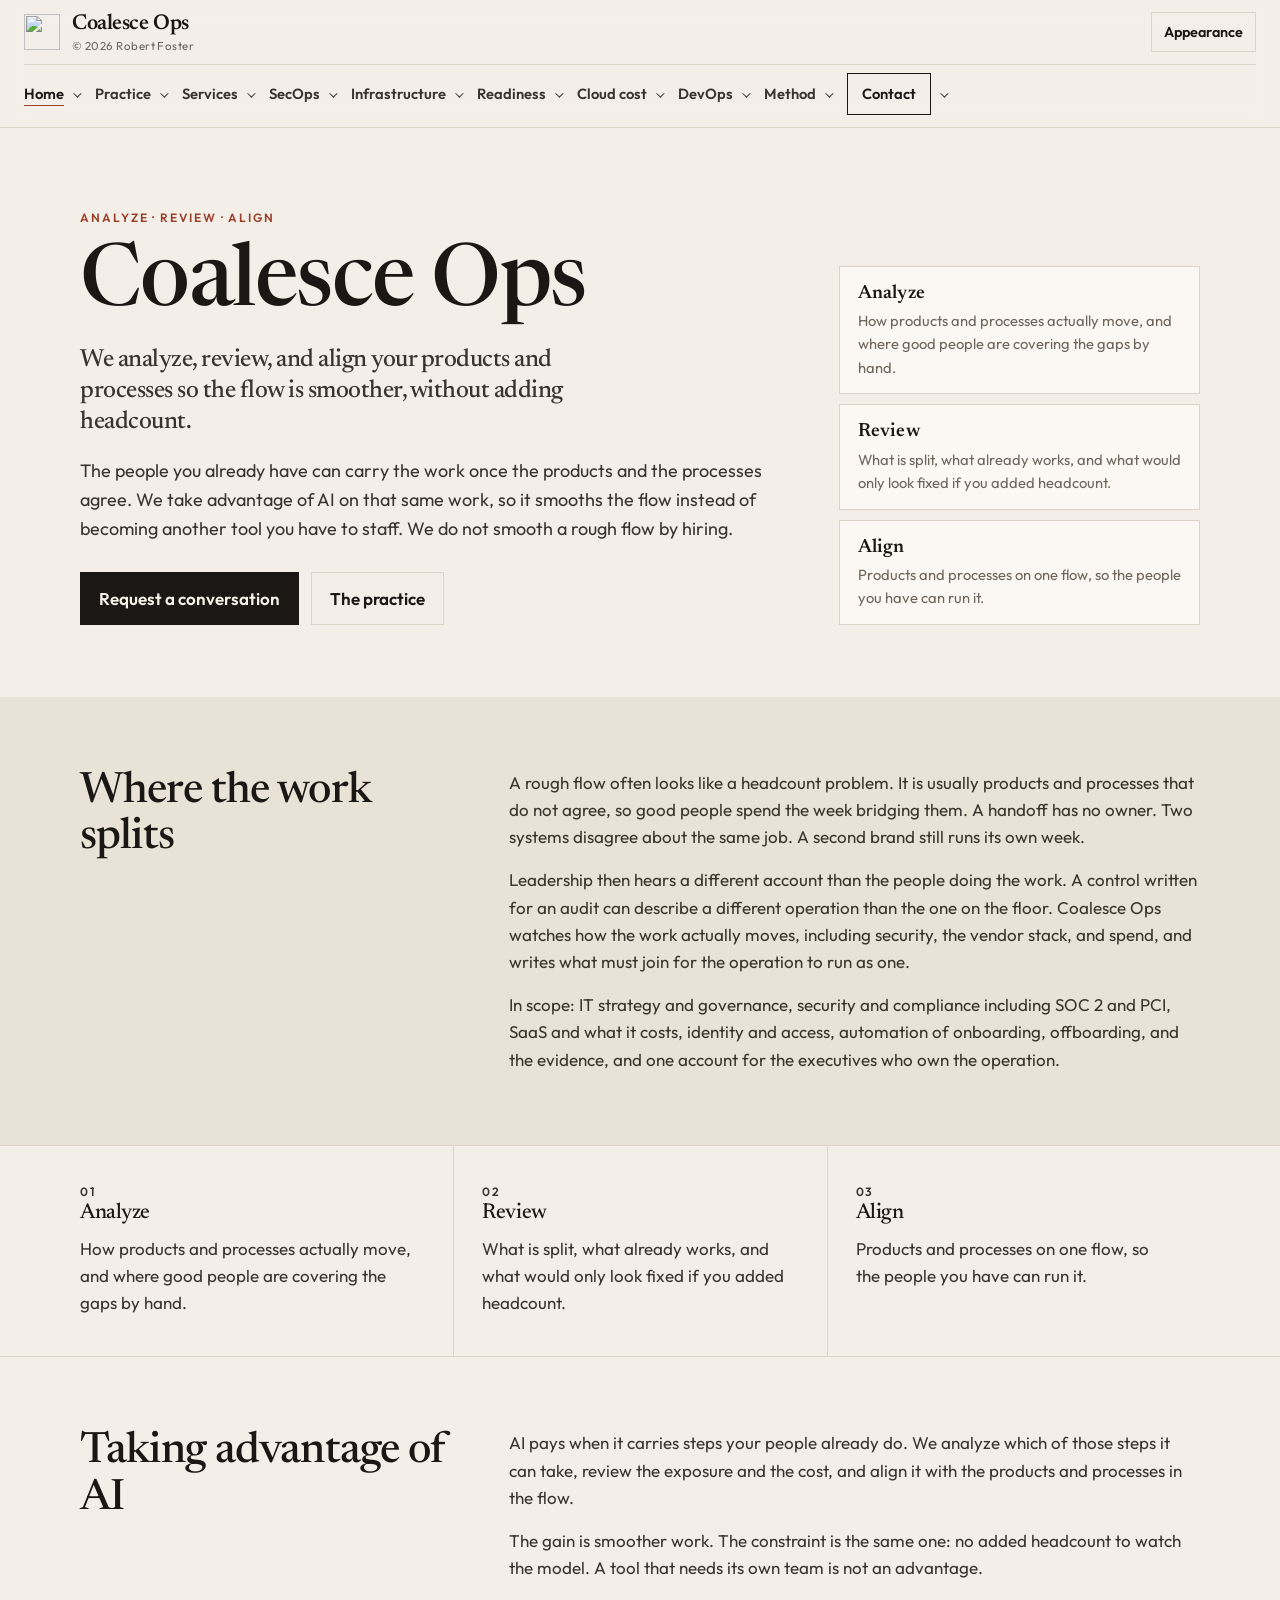
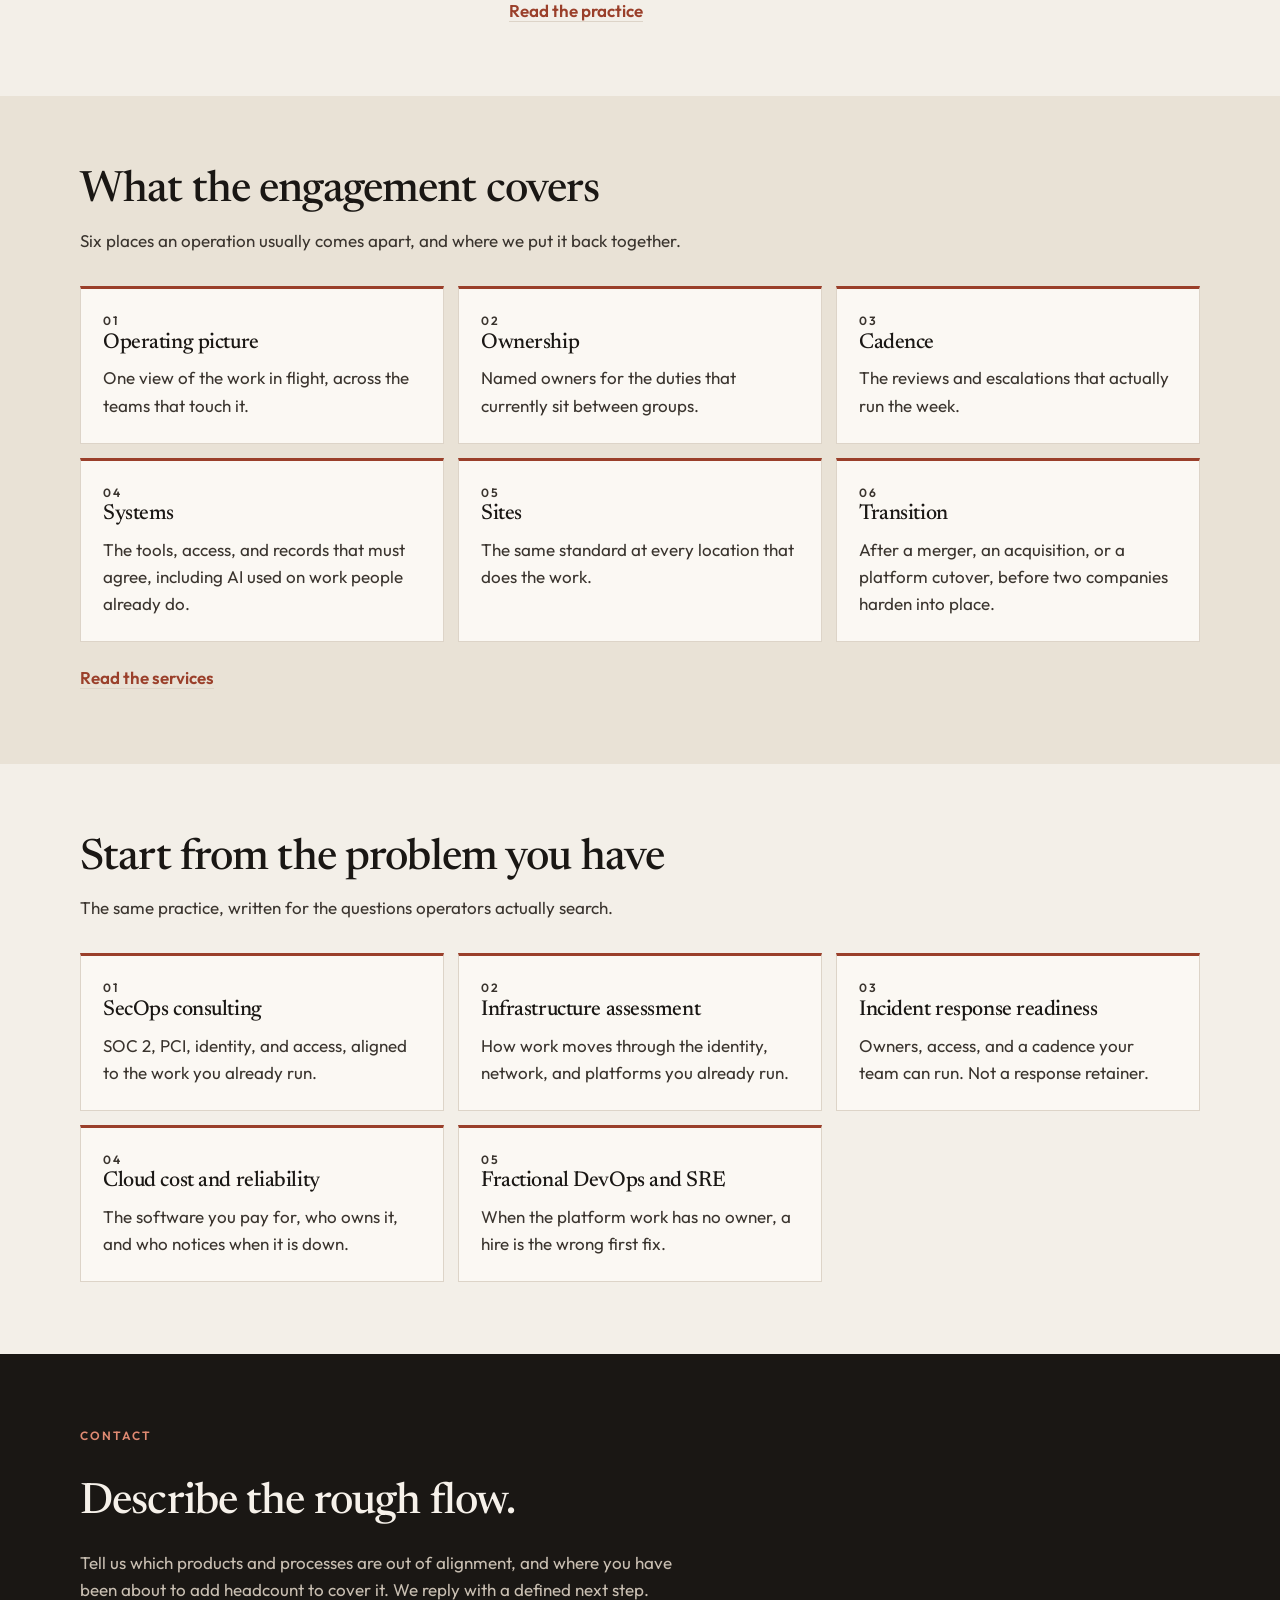
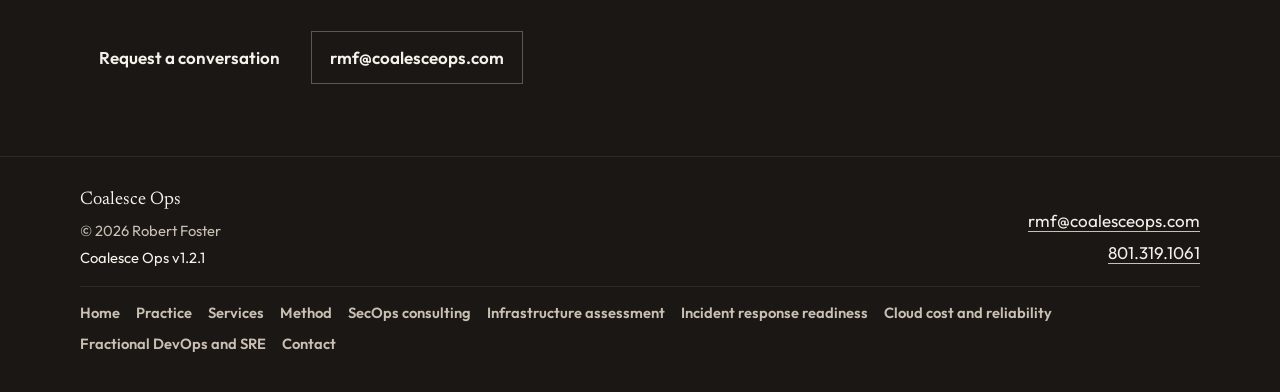
==== commit 3414aadb: "Keep source and release archives off the public site. Remove the repository link from the operator R" ====
--- a/index.html
+++ b/index.html
@@ -49,7 +49,7 @@
   <link rel="preload" as="style" href="https://fonts.googleapis.com/css2?family=Newsreader:opsz,wght@6..72,500;6..72,600&amp;family=Outfit:wght@400;500;600&amp;display=swap" />
   <link rel="stylesheet" href="https://fonts.googleapis.com/css2?family=Newsreader:opsz,wght@6..72,500;6..72,600&amp;family=Outfit:wght@400;500;600&amp;display=swap" media="print" onload="this.media='all'" />
   <noscript><link rel="stylesheet" href="https://fonts.googleapis.com/css2?family=Newsreader:opsz,wght@6..72,500;6..72,600&amp;family=Outfit:wght@400;500;600&amp;display=swap" /></noscript>
-  <link rel="stylesheet" href="assets/site.css?v=1.2.0" />
+  <link rel="stylesheet" href="assets/site.css?v=1.2.1" />
   <script type="application/ld+json">
 {
   "@context": "https://schema.org",
@@ -573,7 +573,7 @@
         <div>
           <p class="foot-name">Coalesce Ops</p>
           <p class="foot-legal">© 2026 Robert Foster</p>
-          <p class="foot-version">Coalesce Ops v1.2.0</p>
+          <p class="foot-version">Coalesce Ops v1.2.1</p>
         </div>
         <div class="foot-contact">
           <p><a href="mailto:rmf@coalesceops.com">rmf@coalesceops.com</a></p>
@@ -594,6 +594,6 @@
       </nav>
     </div>
   </footer>
-  <script src="assets/site.js?v=1.2.0" defer></script>
+  <script src="assets/site.js?v=1.2.1" defer></script>
 </body>
 </html>
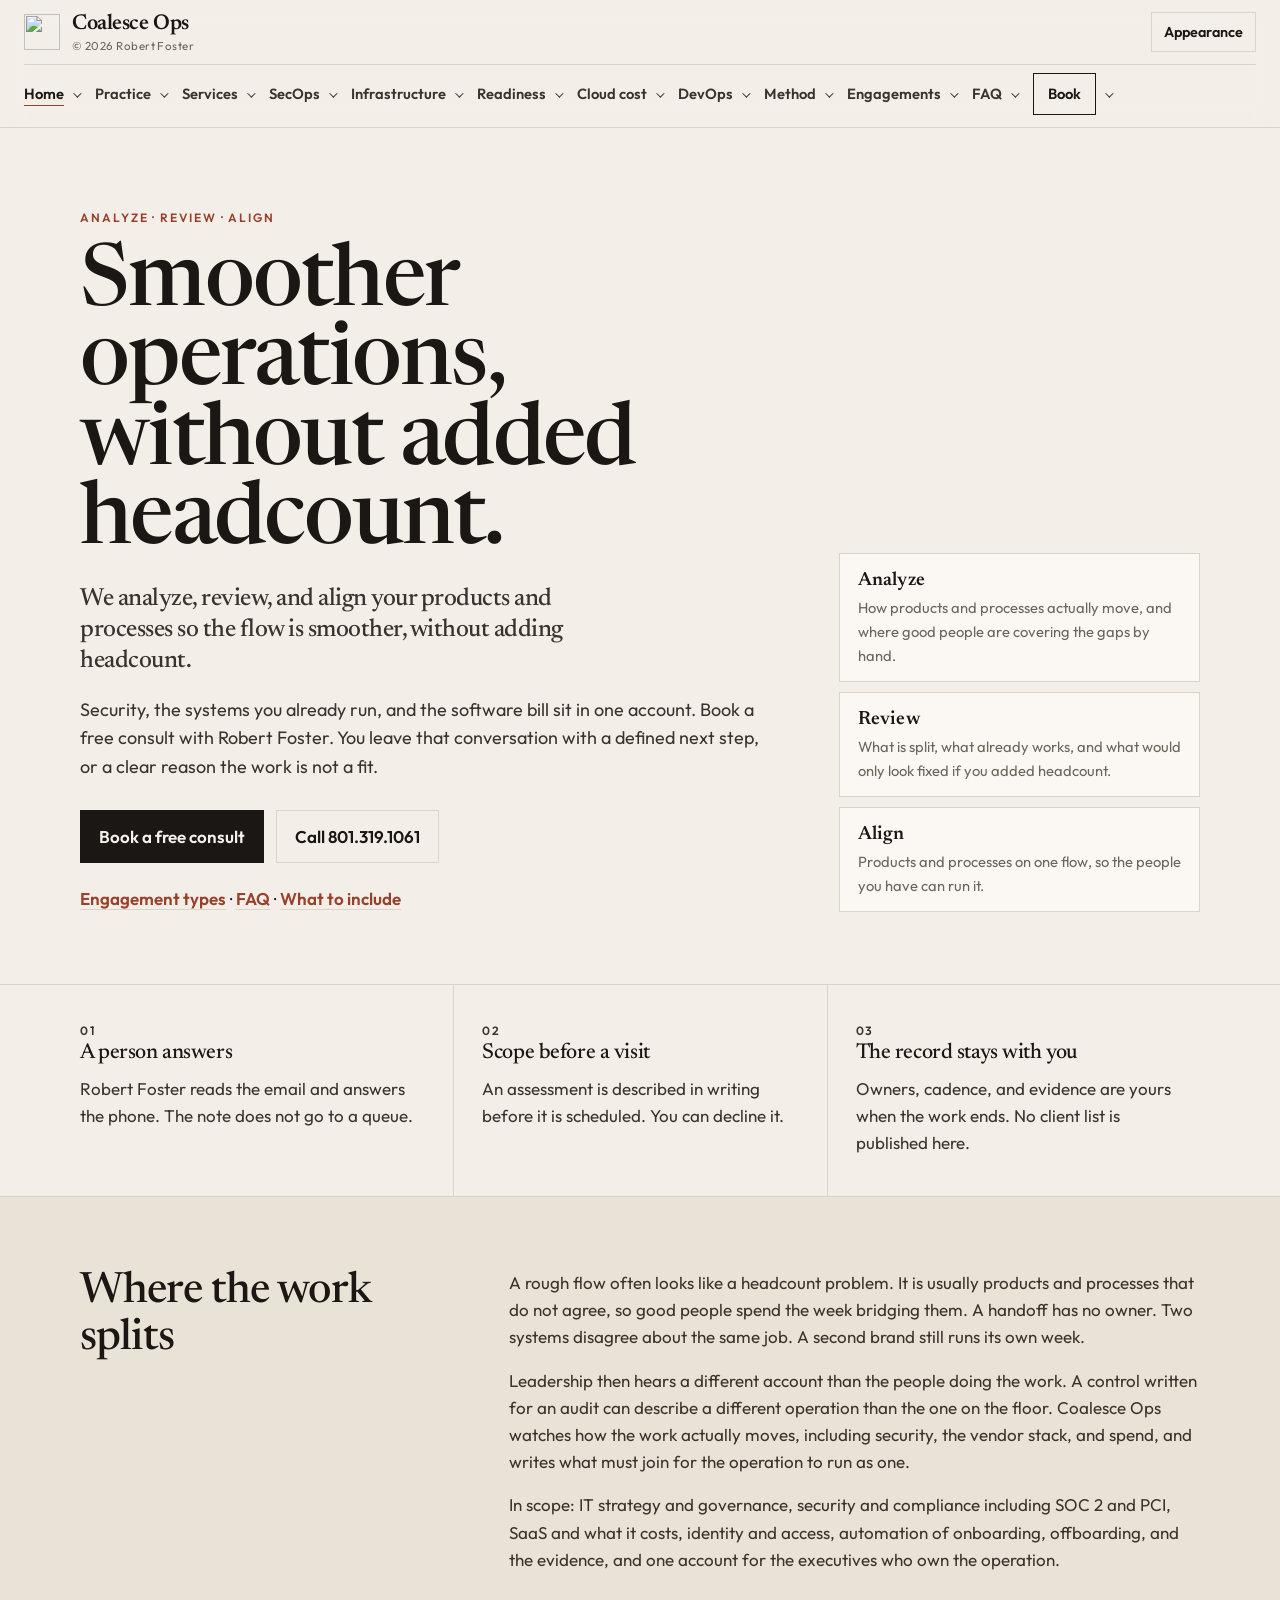
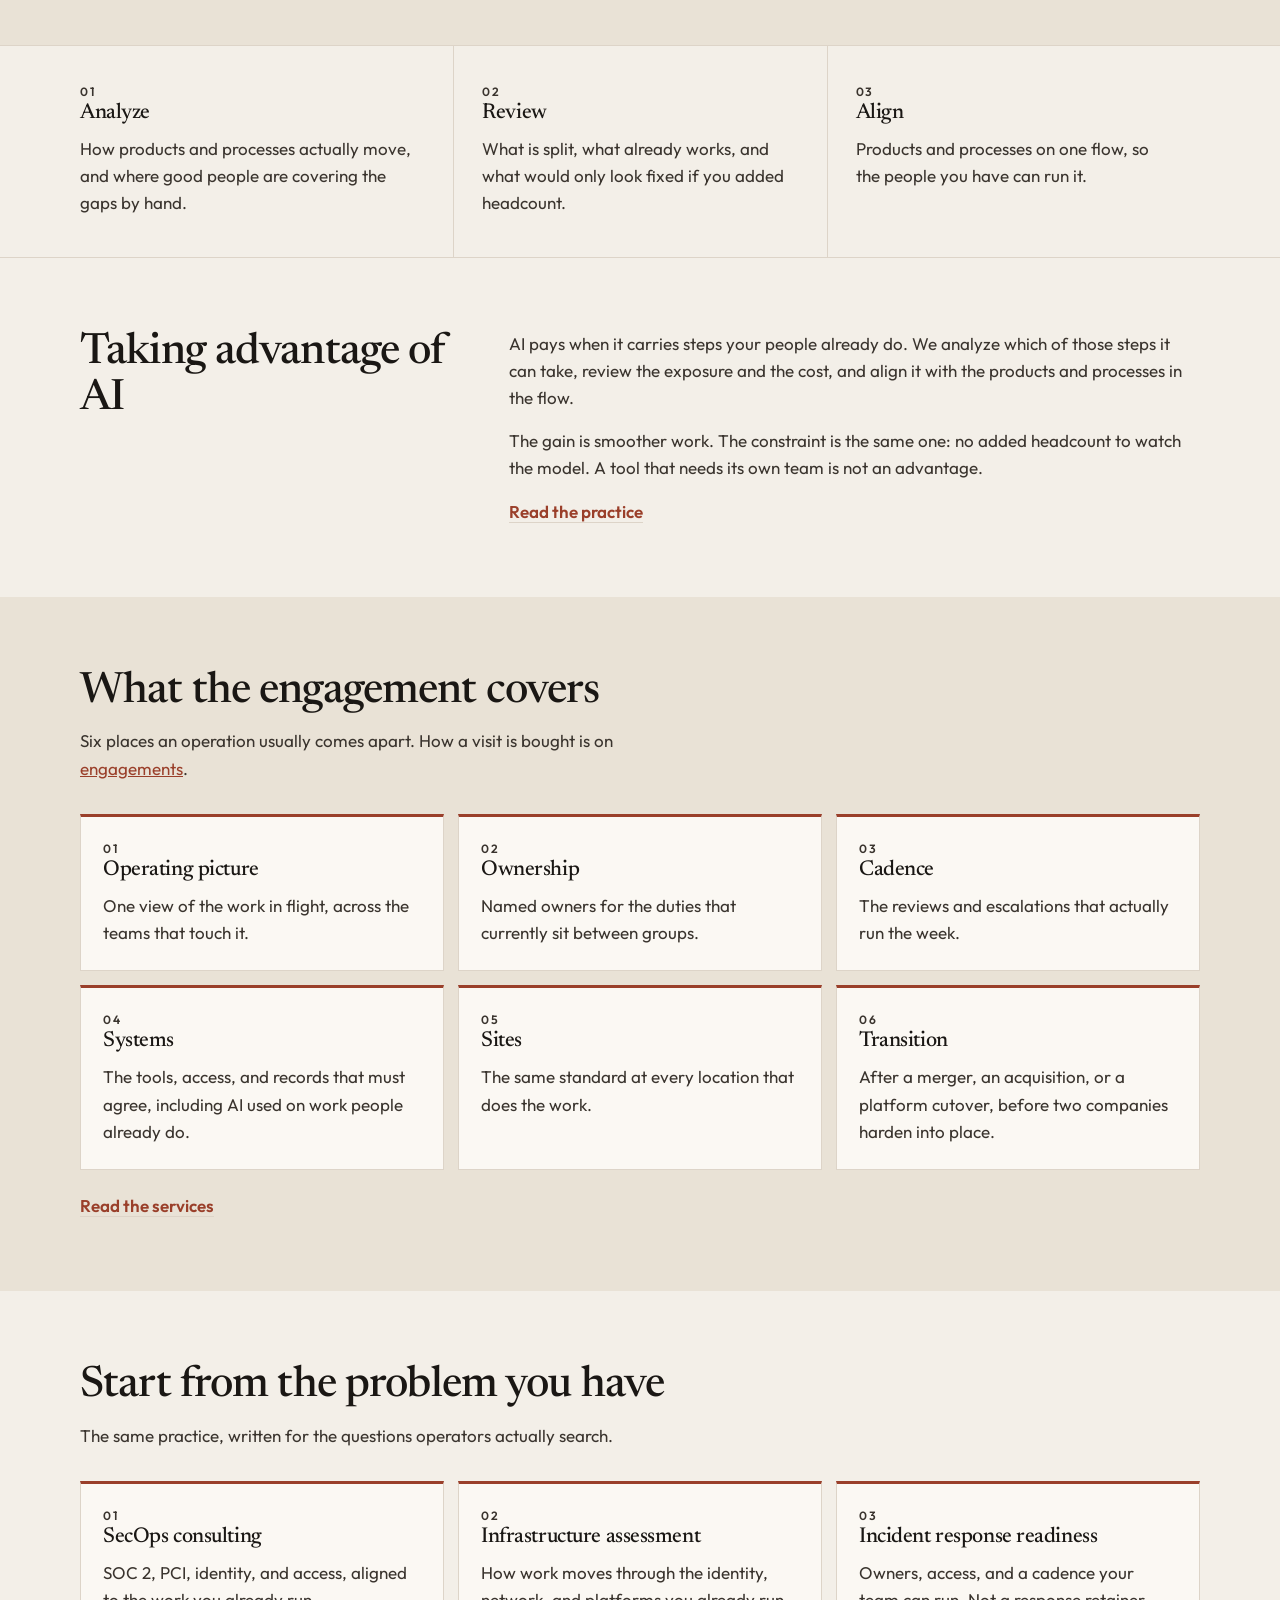
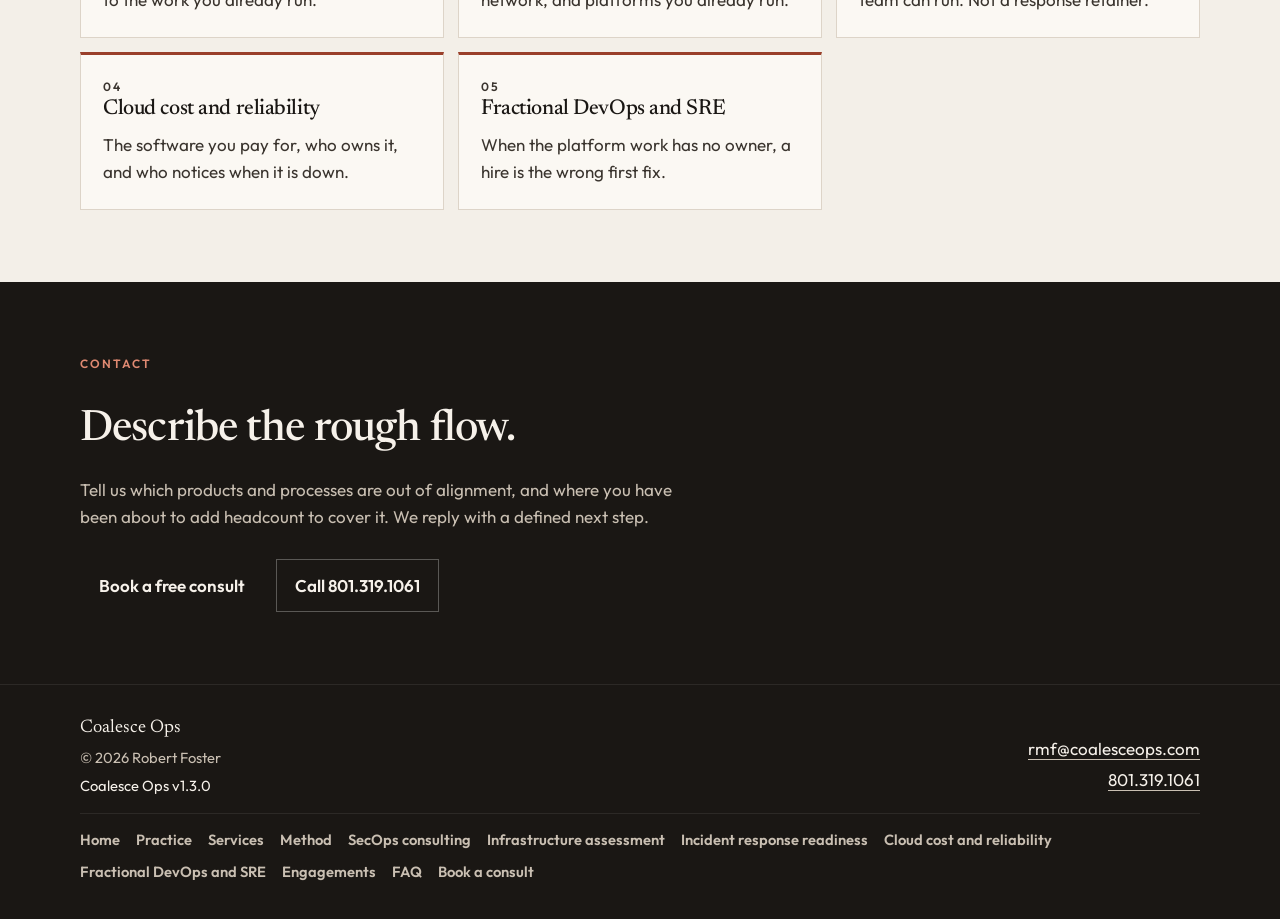
==== commit e2d57903: "Make the public site one HTTPS address and a bookable consult. Redirect www, http, index.html, and t" ====
--- a/index.html
+++ b/index.html
@@ -3,8 +3,8 @@
 <head>
   <meta charset="utf-8" />
   <meta name="viewport" content="width=device-width, initial-scale=1" />
-  <title>Coalesce Ops — Analyze, review, and align the flow</title>
-  <meta name="description" content="Coalesce Ops analyzes, reviews, and aligns products, processes, and AI so the flow is smoother, without adding headcount." />
+  <title>Coalesce Ops — Book a free operations consult</title>
+  <meta name="description" content="Book a free consult by email or phone. Coalesce Ops aligns the products, processes, and security you already run, without adding headcount." />
   <meta name="keywords" content="Coalesce Ops, analyze review align, products and processes, AI advantage, AI governance, smoother flow, no added headcount, SOC 2, PCI" />
   <meta name="author" content="Robert Foster" />
   <meta name="robots" content="index, follow" />
@@ -13,8 +13,8 @@
   <meta property="og:type" content="website" />
   <meta property="og:site_name" content="Coalesce Ops" />
   <meta property="og:locale" content="en_US" />
-  <meta property="og:title" content="Coalesce Ops — Analyze, review, and align the flow" />
-  <meta property="og:description" content="Coalesce Ops analyzes, reviews, and aligns products, processes, and AI so the flow is smoother, without adding headcount." />
+  <meta property="og:title" content="Coalesce Ops — Book a free operations consult" />
+  <meta property="og:description" content="Book a free consult by email or phone. Coalesce Ops aligns the products, processes, and security you already run, without adding headcount." />
   <meta property="og:url" content="https://coalesceops.com/" />
   <meta property="og:image" content="https://coalesceops.com/assets/og.png" />
   <meta property="og:image:type" content="image/png" />
@@ -22,8 +22,8 @@
   <meta property="og:image:height" content="630" />
   <meta property="og:image:alt" content="Coalesce Ops — analyze, review, and align the flow" />
   <meta name="twitter:card" content="summary_large_image" />
-  <meta name="twitter:title" content="Coalesce Ops — Analyze, review, and align the flow" />
-  <meta name="twitter:description" content="Coalesce Ops analyzes, reviews, and aligns products, processes, and AI so the flow is smoother, without adding headcount." />
+  <meta name="twitter:title" content="Coalesce Ops — Book a free operations consult" />
+  <meta name="twitter:description" content="Book a free consult by email or phone. Coalesce Ops aligns the products, processes, and security you already run, without adding headcount." />
   <meta name="twitter:image" content="https://coalesceops.com/assets/og.png" />
   <meta name="twitter:image:alt" content="Coalesce Ops — analyze, review, and align the flow" />
   <meta name="theme-color" content="#f3efe8" />
@@ -49,7 +49,8 @@
   <link rel="preload" as="style" href="https://fonts.googleapis.com/css2?family=Newsreader:opsz,wght@6..72,500;6..72,600&amp;family=Outfit:wght@400;500;600&amp;display=swap" />
   <link rel="stylesheet" href="https://fonts.googleapis.com/css2?family=Newsreader:opsz,wght@6..72,500;6..72,600&amp;family=Outfit:wght@400;500;600&amp;display=swap" media="print" onload="this.media='all'" />
   <noscript><link rel="stylesheet" href="https://fonts.googleapis.com/css2?family=Newsreader:opsz,wght@6..72,500;6..72,600&amp;family=Outfit:wght@400;500;600&amp;display=swap" /></noscript>
-  <link rel="stylesheet" href="assets/site.css?v=1.2.1" />
+  <link rel="preload" href="assets/site.css?v=1.3.0" as="style" />
+  <link rel="stylesheet" href="assets/site.css?v=1.3.0" />
   <script type="application/ld+json">
 {
   "@context": "https://schema.org",
@@ -107,8 +108,8 @@
       "@type": "WebPage",
       "@id": "https://coalesceops.com/#webpage",
       "url": "https://coalesceops.com/",
-      "name": "Coalesce Ops — Analyze, review, and align the flow",
-      "description": "Coalesce Ops analyzes, reviews, and aligns products, processes, and AI so the flow is smoother, without adding headcount.",
+      "name": "Coalesce Ops — Book a free operations consult",
+      "description": "Book a free consult by email or phone. Coalesce Ops aligns the products, processes, and security you already run, without adding headcount.",
       "isPartOf": {
         "@id": "https://coalesceops.com/#website"
       },
@@ -250,7 +251,7 @@
 <body>
   <a class="skip" href="#main">Skip to content</a>
   <header class="top">
-    <a class="brand" href="index.html">
+    <a class="brand" href="/">
       <img src="assets/favicon.svg" width="36" height="36" alt="" />
       <span class="brand-text">
         <span class="brand-name">Coalesce Ops</span>
@@ -260,15 +261,16 @@
 <!-- site-nav:start -->
   <nav class="nav" id="site-nav" aria-label="Primary">
     <div class="nav-group">
-      <a class="nav-link" href="index.html">Home</a>
+      <a class="nav-link" href="/">Home</a>
       <details class="nav-sections">
         <summary><span class="sr-only">Home sections</span></summary>
         <div class="nav-panel">
-          <a href="index.html#split">Where the work splits</a>
-          <a href="index.html#standard">Analyze, review, align</a>
-          <a href="index.html#ai">Taking advantage of AI</a>
-          <a href="index.html#engagements">What the engagement covers</a>
-          <a href="index.html#start">Start from the problem you have</a>
+          <a href="/#split">Where the work splits</a>
+          <a href="/#standard">Analyze, review, align</a>
+          <a href="/#ai">Taking advantage of AI</a>
+          <a href="/#trust">What you can count on</a>
+          <a href="/#engagements">What the engagement covers</a>
+          <a href="/#start">Start from the problem you have</a>
         </div>
       </details>
     </div>
@@ -353,7 +355,7 @@
         </div>
       </details>
     </div>
-    <div class="nav-group align-end">
+    <div class="nav-group">
       <a class="nav-link" href="fractional-devops-sre.html">DevOps</a>
       <details class="nav-sections">
         <summary><span class="sr-only">Fractional DevOps and SRE sections</span></summary>
@@ -366,7 +368,7 @@
         </div>
       </details>
     </div>
-    <div class="nav-group align-end">
+    <div class="nav-group">
       <a class="nav-link" href="method.html">Method</a>
       <details class="nav-sections">
         <summary><span class="sr-only">Method sections</span></summary>
@@ -383,11 +385,38 @@
       </details>
     </div>
     <div class="nav-group align-end">
-      <a class="nav-link nav-cta" href="contact.html">Contact</a>
-      <details class="nav-sections">
-        <summary><span class="sr-only">Contact sections</span></summary>
-        <div class="nav-panel">
+      <a class="nav-link" href="engagements.html">Engagements</a>
+      <details class="nav-sections">
+        <summary><span class="sr-only">Engagement sections</span></summary>
+        <div class="nav-panel">
+          <a href="engagements.html#consult">Free consult</a>
+          <a href="engagements.html#assessment">Assessment</a>
+          <a href="engagements.html#alignment">Alignment</a>
+          <a href="engagements.html#not">What is not included</a>
+        </div>
+      </details>
+    </div>
+    <div class="nav-group align-end">
+      <a class="nav-link" href="faq.html">FAQ</a>
+      <details class="nav-sections">
+        <summary><span class="sr-only">FAQ sections</span></summary>
+        <div class="nav-panel">
+          <a href="faq.html#booking">Booking</a>
+          <a href="faq.html#scope">Scope and price</a>
+          <a href="faq.html#limits">What this is not</a>
+          <a href="faq.html#record">The record</a>
+        </div>
+      </details>
+    </div>
+    <div class="nav-group align-end">
+      <a class="nav-link nav-cta" href="contact.html">Book</a>
+      <details class="nav-sections">
+        <summary><span class="sr-only">Booking sections</span></summary>
+        <div class="nav-panel">
+          <a href="contact.html#book">How to book</a>
           <a href="contact.html#include">What to include</a>
+          <a href="contact.html#expect">What you can expect</a>
+          <a href="contact.html#privacy">What stays private</a>
         </div>
       </details>
     </div>
@@ -418,19 +447,41 @@
       <div class="wrap hero-grid">
         <div>
           <p class="eyebrow">Analyze · Review · Align</p>
-          <h1>Coalesce Ops</h1>
+          <h1>Smoother operations, without added headcount.</h1>
           <p class="motto">We analyze, review, and align your products and processes so the flow is smoother, without adding headcount.</p>
-          <p class="lede">The people you already have can carry the work once the products and the processes agree. We take advantage of AI on that same work, so it smooths the flow instead of becoming another tool you have to staff. We do not smooth a rough flow by hiring.</p>
+          <p class="lede">Security, the systems you already run, and the software bill sit in one account. Book a free consult with Robert Foster. You leave that conversation with a defined next step, or a clear reason the work is not a fit.</p>
           <div class="hero-cta">
-            <a class="btn primary" href="contact.html">Request a conversation</a>
-            <a class="btn ghost" href="practice.html">The practice</a>
+            <a class="btn primary" href="mailto:rmf@coalesceops.com?subject=Free%20consult">Book a free consult</a>
+            <a class="btn ghost" href="tel:+18013191061">Call 801.319.1061</a>
           </div>
+          <p class="section-link"><a href="engagements.html">Engagement types</a> · <a href="faq.html">FAQ</a> · <a href="contact.html">What to include</a></p>
         </div>
         <nav class="rail" aria-label="The standard">
           <a href="method.html#analyze"><strong>Analyze</strong><span>How products and processes actually move, and where good people are covering the gaps by hand.</span></a>
           <a href="method.html#review"><strong>Review</strong><span>What is split, what already works, and what would only look fixed if you added headcount.</span></a>
           <a href="method.html#align"><strong>Align</strong><span>Products and processes on one flow, so the people you have can run it.</span></a>
         </nav>
+      </div>
+    </section>
+
+
+    <section class="facts" id="trust" aria-label="What you can count on">
+      <div class="wrap facts-grid">
+        <article>
+          <p class="num">01</p>
+          <h2>A person answers</h2>
+          <p>Robert Foster reads the email and answers the phone. The note does not go to a queue.</p>
+        </article>
+        <article>
+          <p class="num">02</p>
+          <h2>Scope before a visit</h2>
+          <p>An assessment is described in writing before it is scheduled. You can decline it.</p>
+        </article>
+        <article>
+          <p class="num">03</p>
+          <h2>The record stays with you</h2>
+          <p>Owners, cadence, and evidence are yours when the work ends. No client list is published here.</p>
+        </article>
       </div>
     </section>
 
@@ -480,7 +531,7 @@
       <div class="wrap">
         <header class="section-head">
           <h2>What the engagement covers</h2>
-          <p>Six places an operation usually comes apart, and where we put it back together.</p>
+          <p>Six places an operation usually comes apart. How a visit is bought is on <a href="engagements.html">engagements</a>.</p>
         </header>
         <div class="cards">
           <article class="card">
@@ -560,8 +611,8 @@
         <h2>Describe the rough flow.</h2>
         <p>Tell us which products and processes are out of alignment, and where you have been about to add headcount to cover it. We reply with a defined next step.</p>
         <div class="hero-cta">
-          <a class="btn primary" href="contact.html">Request a conversation</a>
-          <a class="btn ghost" href="mailto:rmf@coalesceops.com">rmf@coalesceops.com</a>
+          <a class="btn primary" href="mailto:rmf@coalesceops.com?subject=Free%20consult">Book a free consult</a>
+          <a class="btn ghost" href="tel:+18013191061">Call 801.319.1061</a>
         </div>
       </div>
     </section>
@@ -573,7 +624,7 @@
         <div>
           <p class="foot-name">Coalesce Ops</p>
           <p class="foot-legal">© 2026 Robert Foster</p>
-          <p class="foot-version">Coalesce Ops v1.2.1</p>
+          <p class="foot-version">Coalesce Ops v1.3.0</p>
         </div>
         <div class="foot-contact">
           <p><a href="mailto:rmf@coalesceops.com">rmf@coalesceops.com</a></p>
@@ -581,7 +632,7 @@
         </div>
       </div>
       <nav class="foot-nav" aria-label="Site">
-        <a href="index.html">Home</a>
+        <a href="/">Home</a>
         <a href="practice.html">Practice</a>
         <a href="services.html">Services</a>
         <a href="method.html">Method</a>
@@ -590,10 +641,12 @@
         <a href="incident-response-readiness.html">Incident response readiness</a>
         <a href="cloud-cost-reliability.html">Cloud cost and reliability</a>
         <a href="fractional-devops-sre.html">Fractional DevOps and SRE</a>
-        <a href="contact.html">Contact</a>
+        <a href="engagements.html">Engagements</a>
+        <a href="faq.html">FAQ</a>
+        <a href="contact.html">Book a consult</a>
       </nav>
     </div>
   </footer>
-  <script src="assets/site.js?v=1.2.1" defer></script>
+  <script src="assets/site.js?v=1.3.0" defer></script>
 </body>
 </html>
--- a/assets/site.css
+++ b/assets/site.css
@@ -815,7 +815,8 @@
   .record,
   .process,
   .contact-grid,
-  .contact-points {
+  .contact-points,
+  .packages {
     grid-template-columns: 1fr;
   }
   .process article,
@@ -847,6 +848,51 @@
   .hero h1 { font-size: 2.45rem; }
 }
 
+.packages {
+  display: grid;
+  grid-template-columns: repeat(3, 1fr);
+  gap: 16px;
+}
+.package {
+  background: var(--card);
+  border: 1px solid var(--line);
+  padding: 24px;
+}
+.package h2 {
+  margin: 8px 0 8px;
+  font-size: 1.45rem;
+}
+.package .fee {
+  margin: 0 0 12px;
+  font-weight: 600;
+  color: var(--ink);
+}
+.package ul {
+  margin: 0;
+  padding-left: 1.15em;
+  color: var(--ink-soft);
+}
+.package li { margin: 0 0 0.4em; }
+
+.faq details {
+  border-top: 1px solid var(--line);
+}
+.faq details:last-child { border-bottom: 1px solid var(--line); }
+.faq summary {
+  padding: 16px 0;
+  font-weight: 600;
+  cursor: pointer;
+}
+.faq summary h3 {
+  display: inline;
+  font-size: 1.05rem;
+}
+.faq details p {
+  margin: 0 0 16px;
+  max-width: 42em;
+  color: var(--ink-soft);
+}
+
 @media (prefers-reduced-motion: reduce) {
   html { scroll-behavior: auto; }
   .btn.primary:hover { filter: none; }
--- a/assets/site.css
+++ b/assets/site.css
@@ -815,7 +815,8 @@
   .record,
   .process,
   .contact-grid,
-  .contact-points {
+  .contact-points,
+  .packages {
     grid-template-columns: 1fr;
   }
   .process article,
@@ -847,6 +848,51 @@
   .hero h1 { font-size: 2.45rem; }
 }
 
+.packages {
+  display: grid;
+  grid-template-columns: repeat(3, 1fr);
+  gap: 16px;
+}
+.package {
+  background: var(--card);
+  border: 1px solid var(--line);
+  padding: 24px;
+}
+.package h2 {
+  margin: 8px 0 8px;
+  font-size: 1.45rem;
+}
+.package .fee {
+  margin: 0 0 12px;
+  font-weight: 600;
+  color: var(--ink);
+}
+.package ul {
+  margin: 0;
+  padding-left: 1.15em;
+  color: var(--ink-soft);
+}
+.package li { margin: 0 0 0.4em; }
+
+.faq details {
+  border-top: 1px solid var(--line);
+}
+.faq details:last-child { border-bottom: 1px solid var(--line); }
+.faq summary {
+  padding: 16px 0;
+  font-weight: 600;
+  cursor: pointer;
+}
+.faq summary h3 {
+  display: inline;
+  font-size: 1.05rem;
+}
+.faq details p {
+  margin: 0 0 16px;
+  max-width: 42em;
+  color: var(--ink-soft);
+}
+
 @media (prefers-reduced-motion: reduce) {
   html { scroll-behavior: auto; }
   .btn.primary:hover { filter: none; }
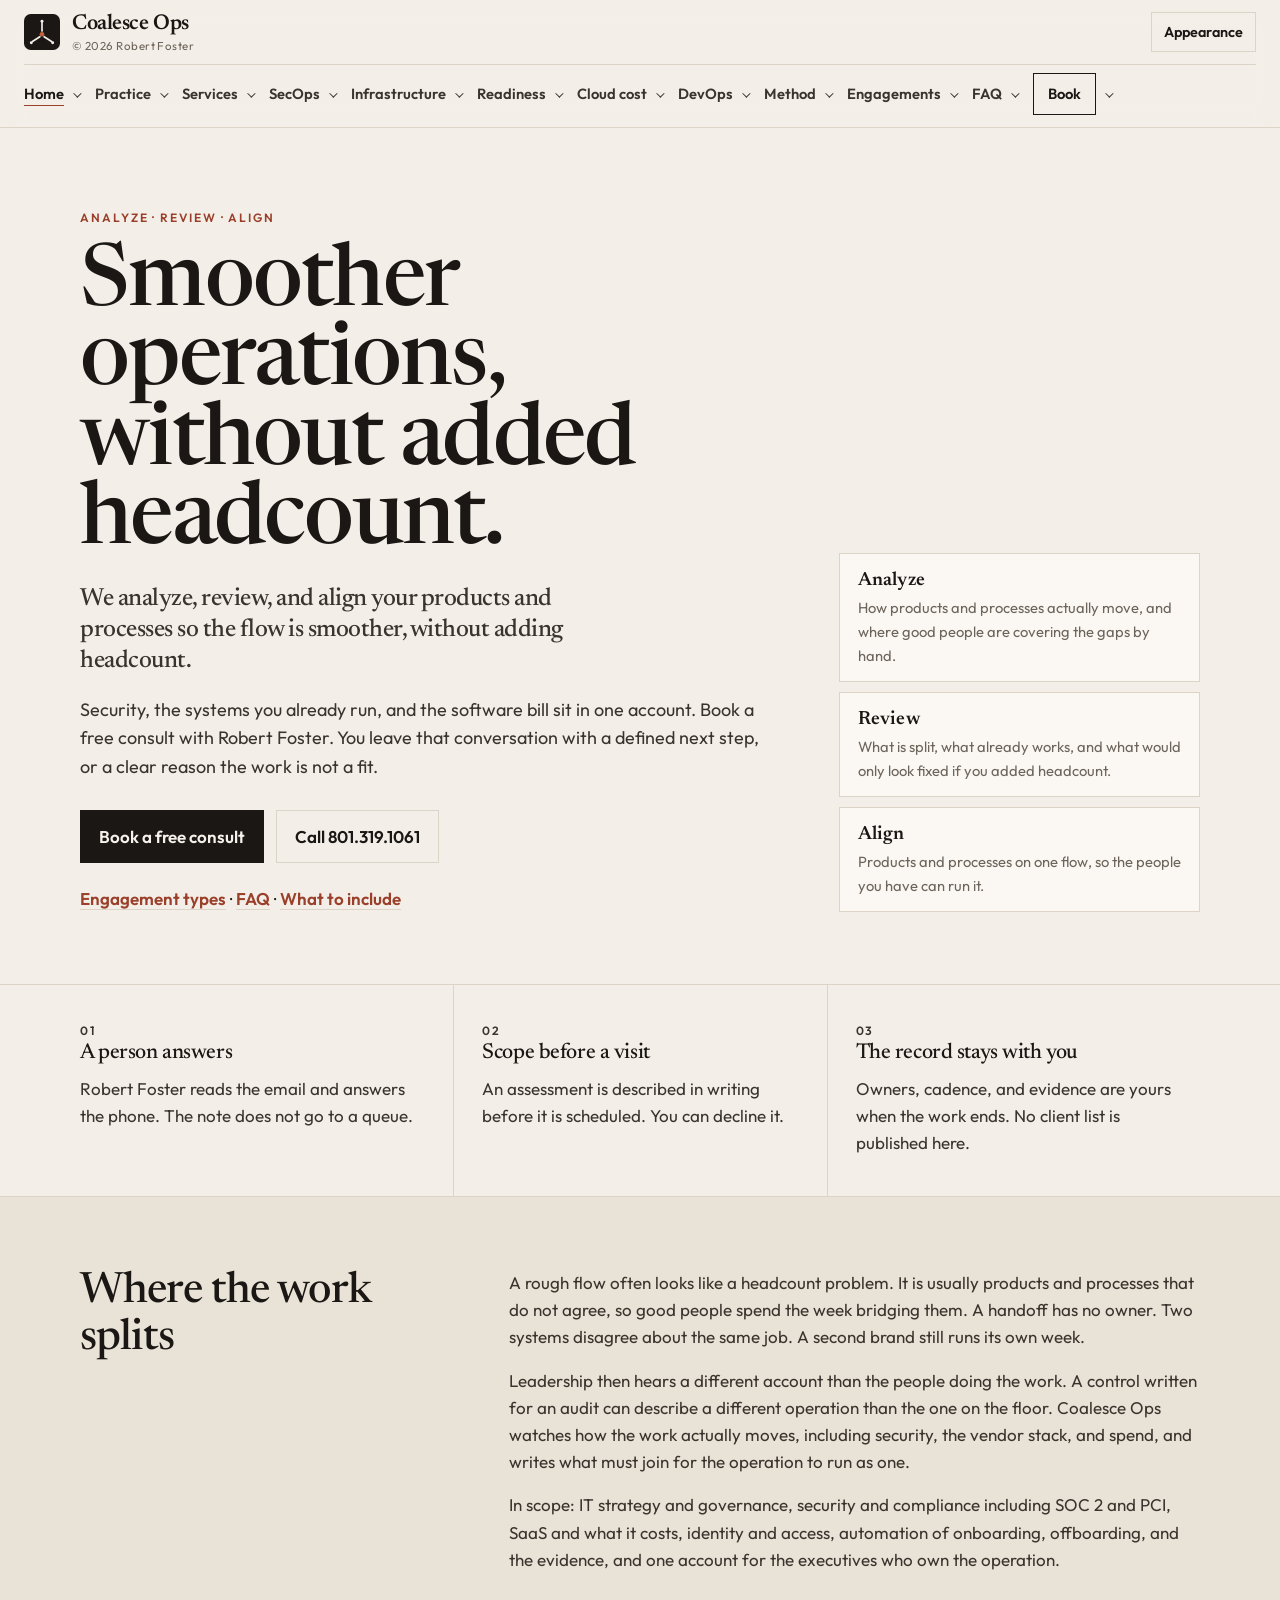
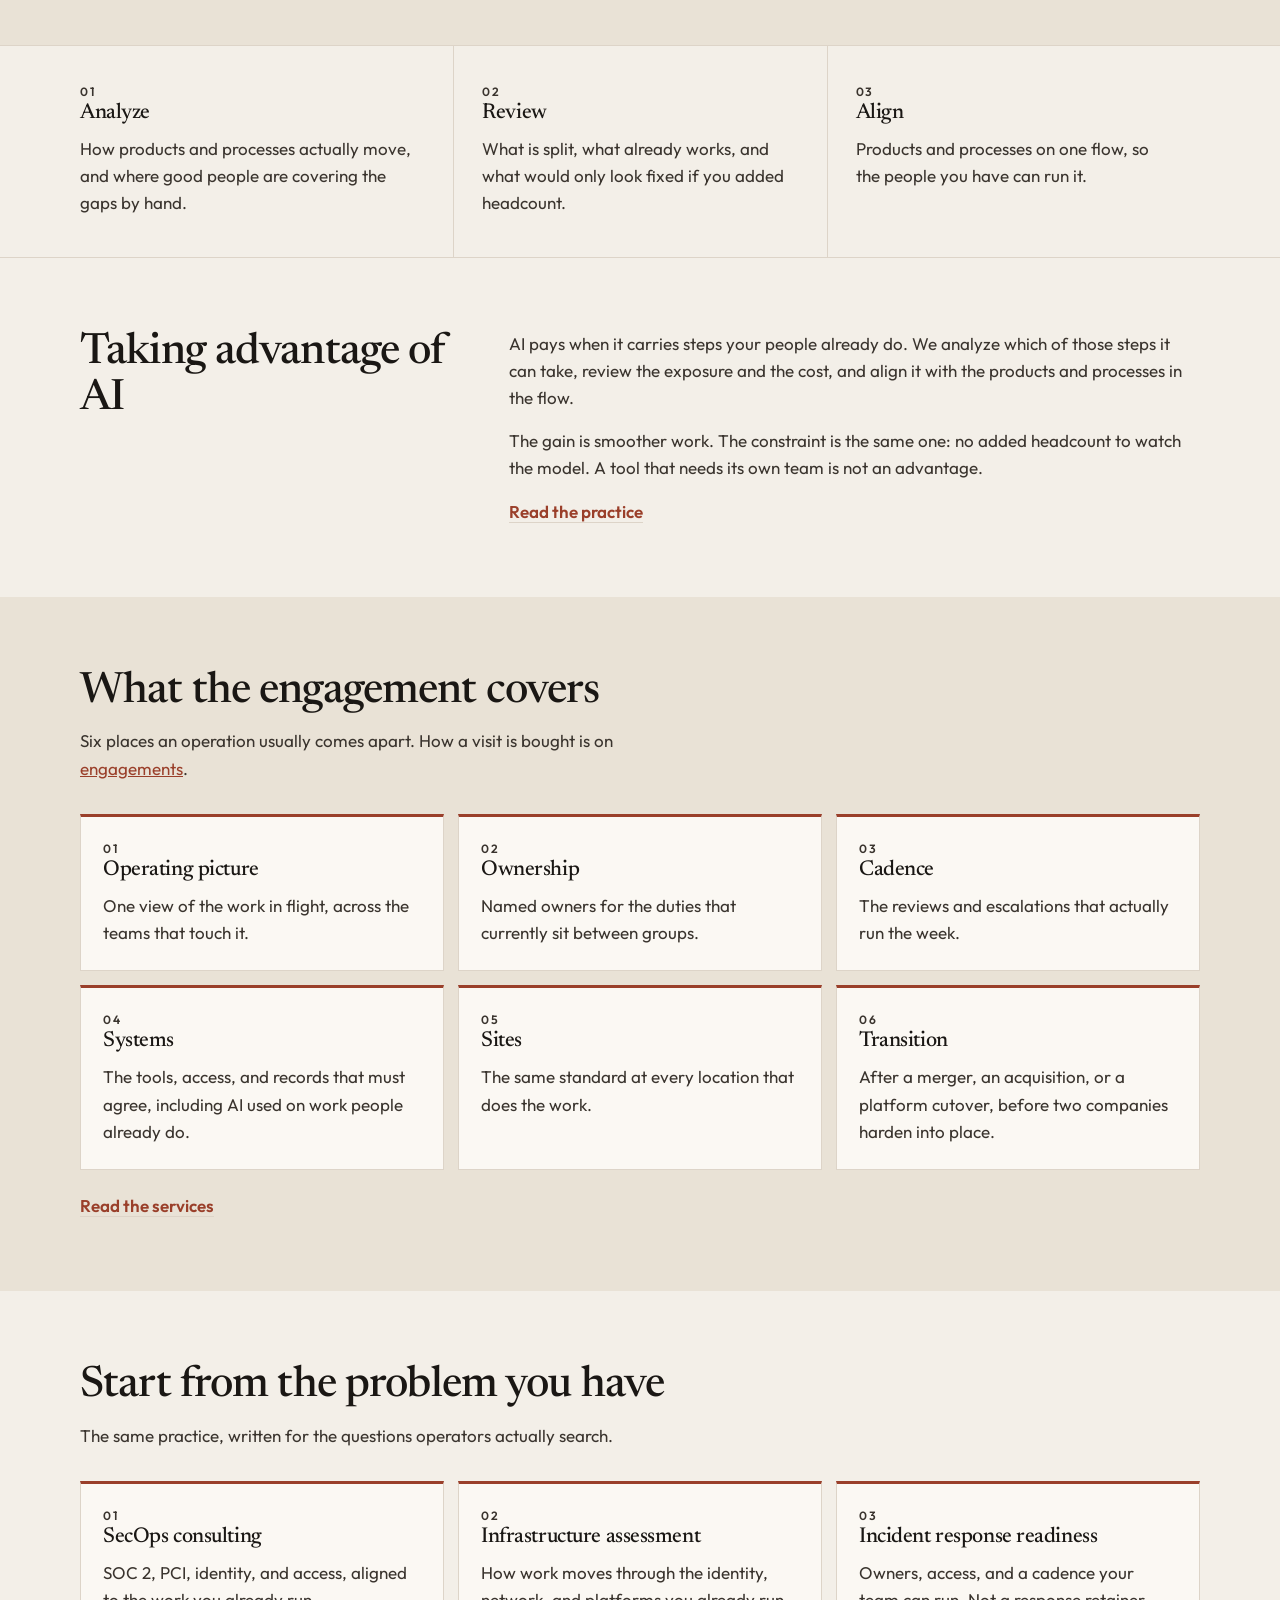
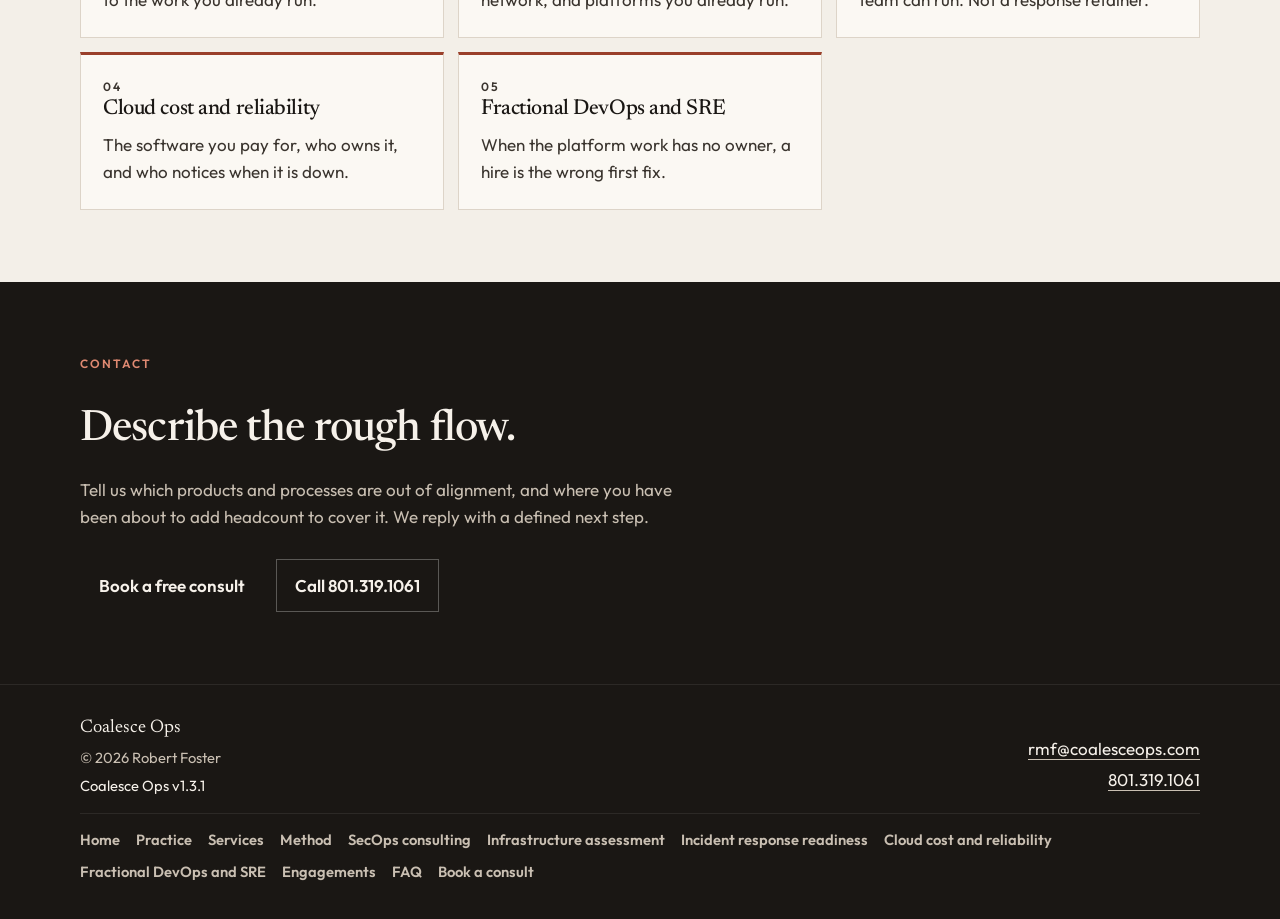
==== commit 54210824: "Give the logo a name and lengthen short page titles. Bing was flagging the empty header alt and titl" ====
--- a/index.html
+++ b/index.html
@@ -49,8 +49,8 @@
   <link rel="preload" as="style" href="https://fonts.googleapis.com/css2?family=Newsreader:opsz,wght@6..72,500;6..72,600&amp;family=Outfit:wght@400;500;600&amp;display=swap" />
   <link rel="stylesheet" href="https://fonts.googleapis.com/css2?family=Newsreader:opsz,wght@6..72,500;6..72,600&amp;family=Outfit:wght@400;500;600&amp;display=swap" media="print" onload="this.media='all'" />
   <noscript><link rel="stylesheet" href="https://fonts.googleapis.com/css2?family=Newsreader:opsz,wght@6..72,500;6..72,600&amp;family=Outfit:wght@400;500;600&amp;display=swap" /></noscript>
-  <link rel="preload" href="assets/site.css?v=1.3.0" as="style" />
-  <link rel="stylesheet" href="assets/site.css?v=1.3.0" />
+  <link rel="preload" href="assets/site.css?v=1.3.1" as="style" />
+  <link rel="stylesheet" href="assets/site.css?v=1.3.1" />
   <script type="application/ld+json">
 {
   "@context": "https://schema.org",
@@ -252,7 +252,7 @@
   <a class="skip" href="#main">Skip to content</a>
   <header class="top">
     <a class="brand" href="/">
-      <img src="assets/favicon.svg" width="36" height="36" alt="" />
+      <img src="assets/favicon.svg" width="36" height="36" alt="Coalesce Ops logo" />
       <span class="brand-text">
         <span class="brand-name">Coalesce Ops</span>
         <span class="brand-legal">© 2026 Robert Foster</span>
@@ -624,7 +624,7 @@
         <div>
           <p class="foot-name">Coalesce Ops</p>
           <p class="foot-legal">© 2026 Robert Foster</p>
-          <p class="foot-version">Coalesce Ops v1.3.0</p>
+          <p class="foot-version">Coalesce Ops v1.3.1</p>
         </div>
         <div class="foot-contact">
           <p><a href="mailto:rmf@coalesceops.com">rmf@coalesceops.com</a></p>
@@ -647,6 +647,6 @@
       </nav>
     </div>
   </footer>
-  <script src="assets/site.js?v=1.3.0" defer></script>
+  <script src="assets/site.js?v=1.3.1" defer></script>
 </body>
 </html>
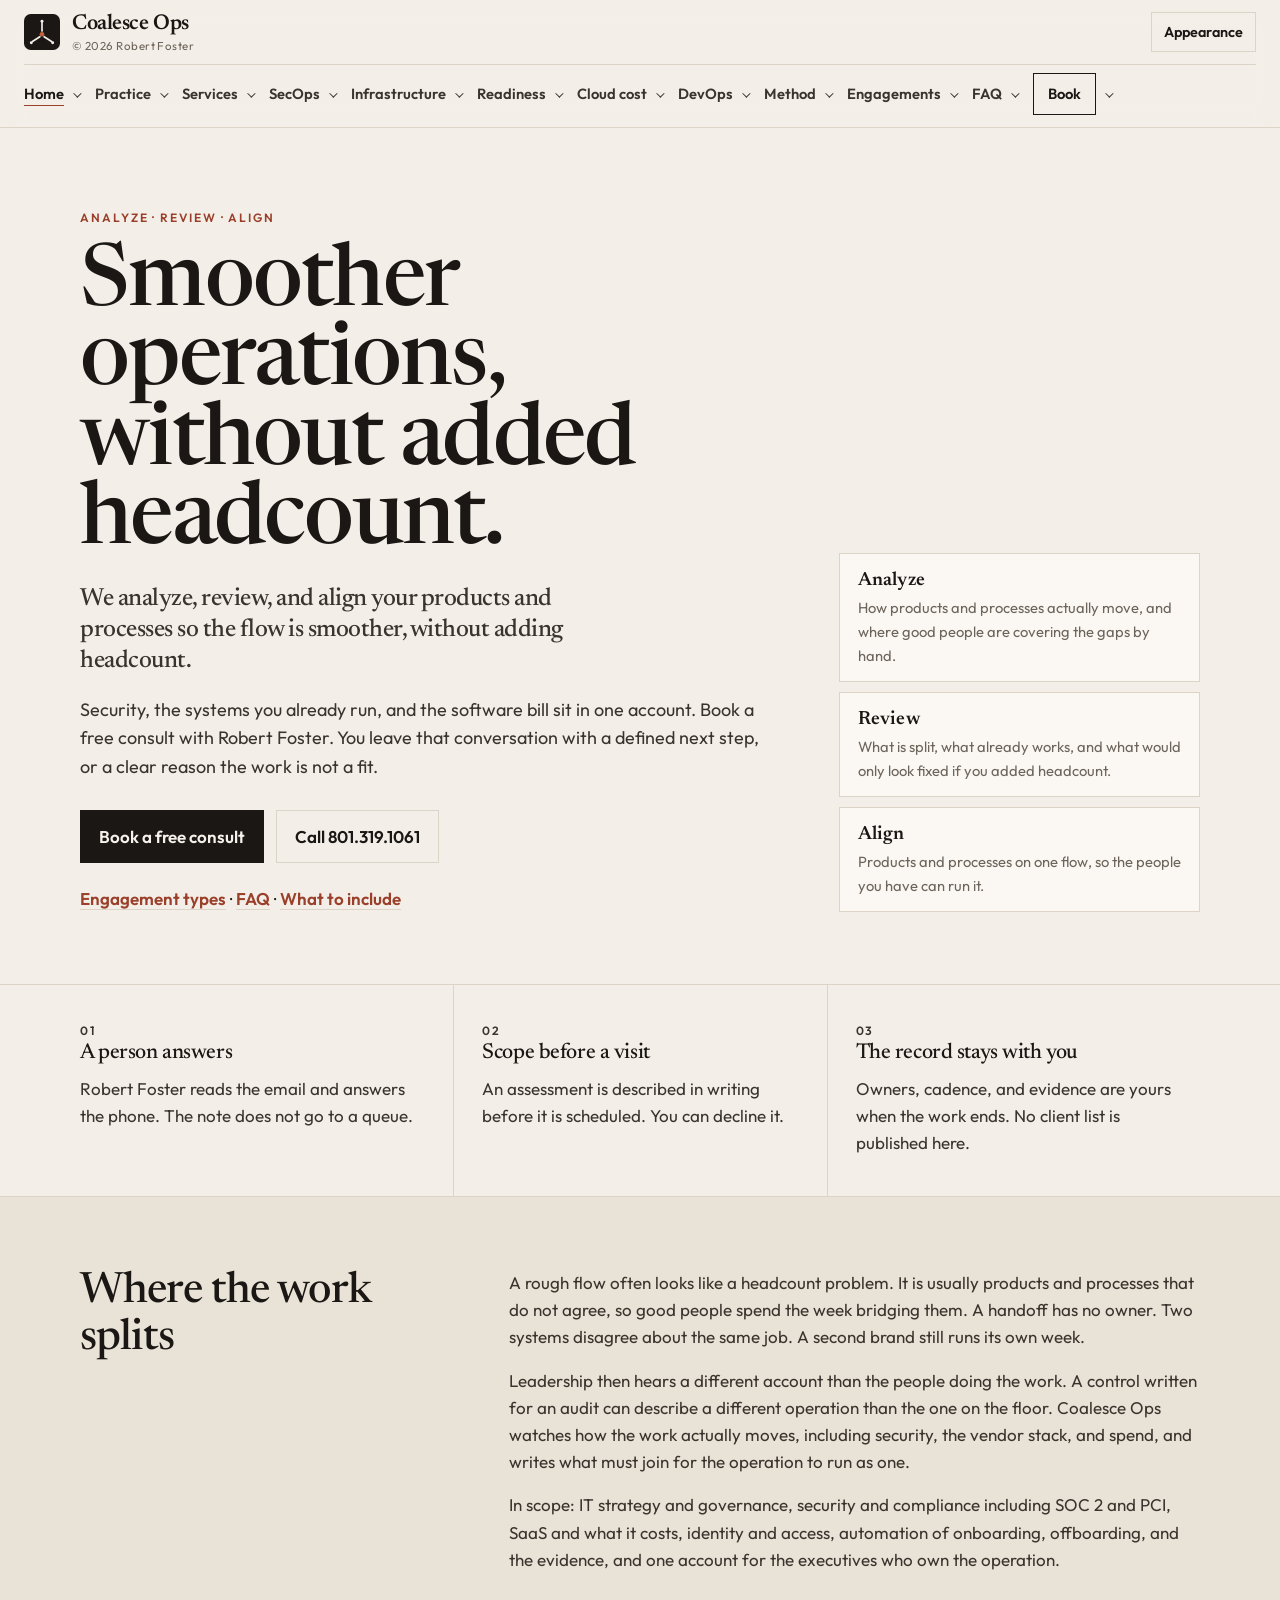
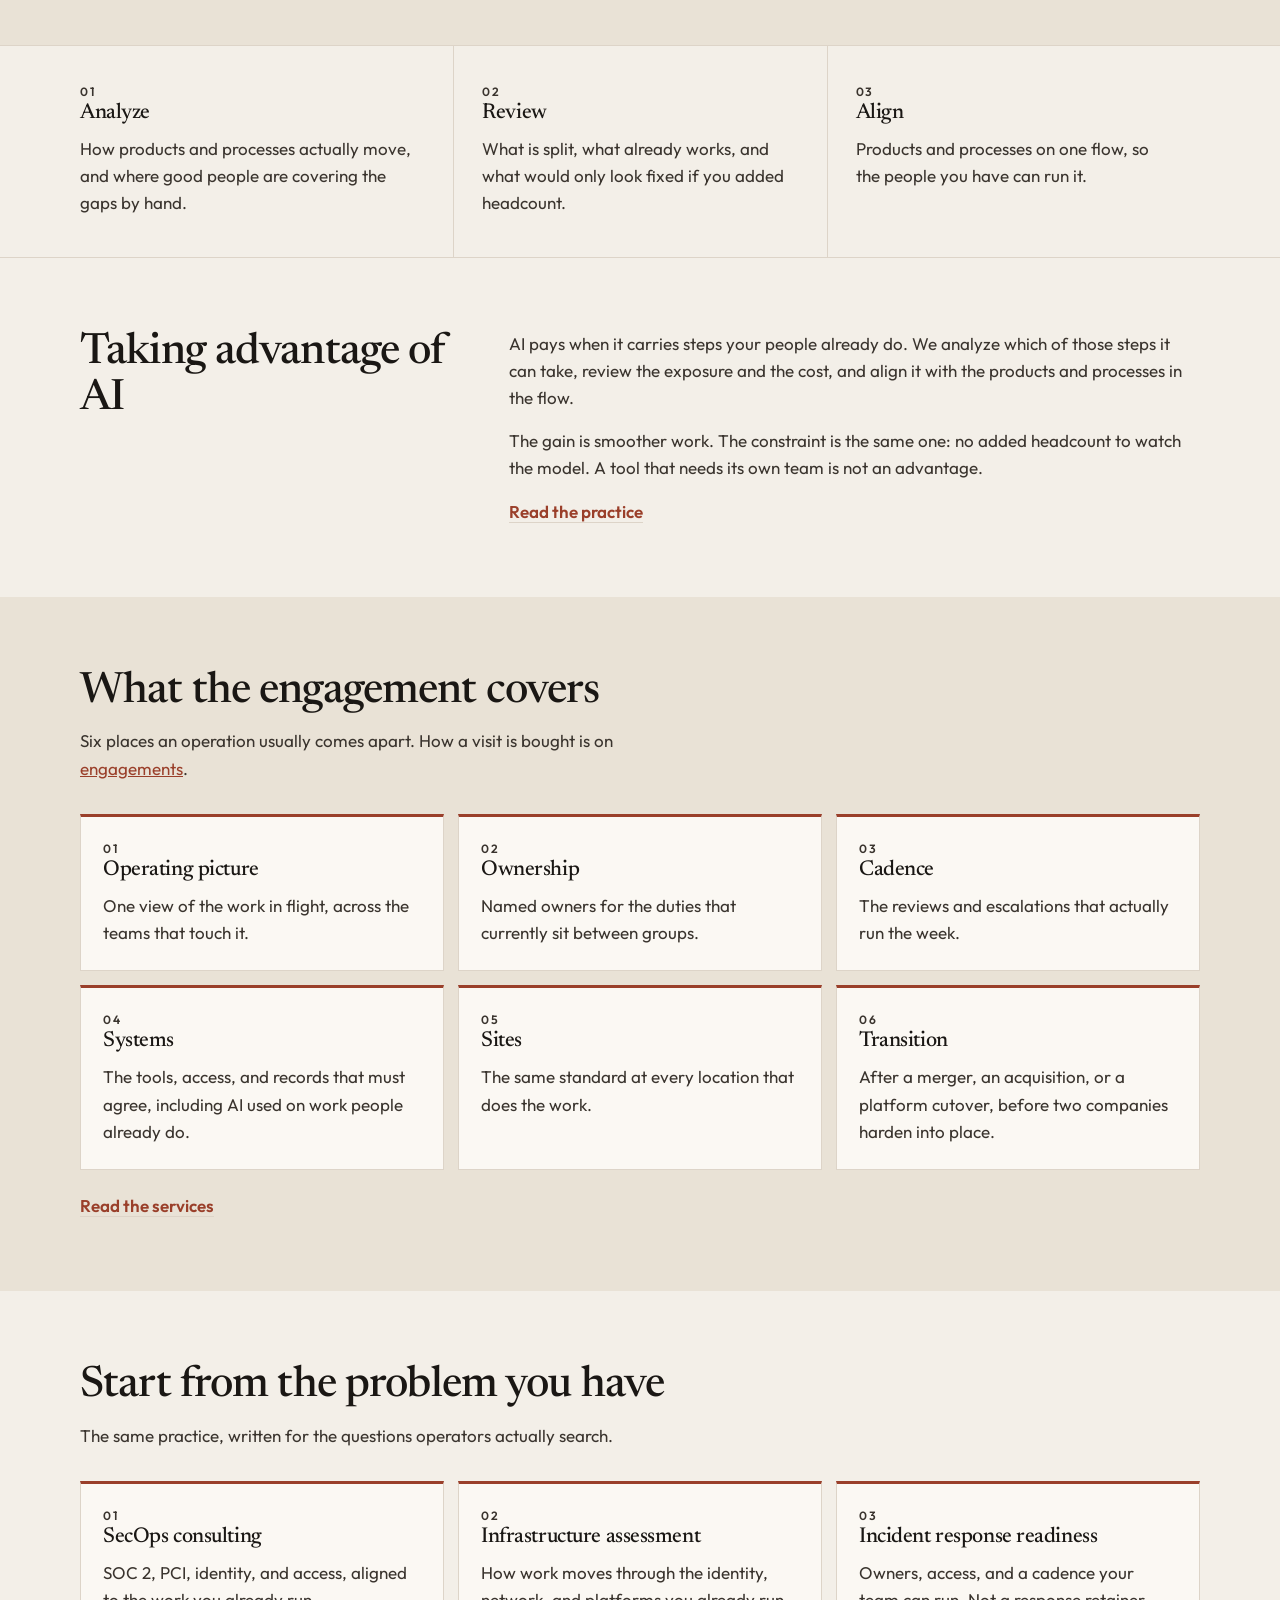
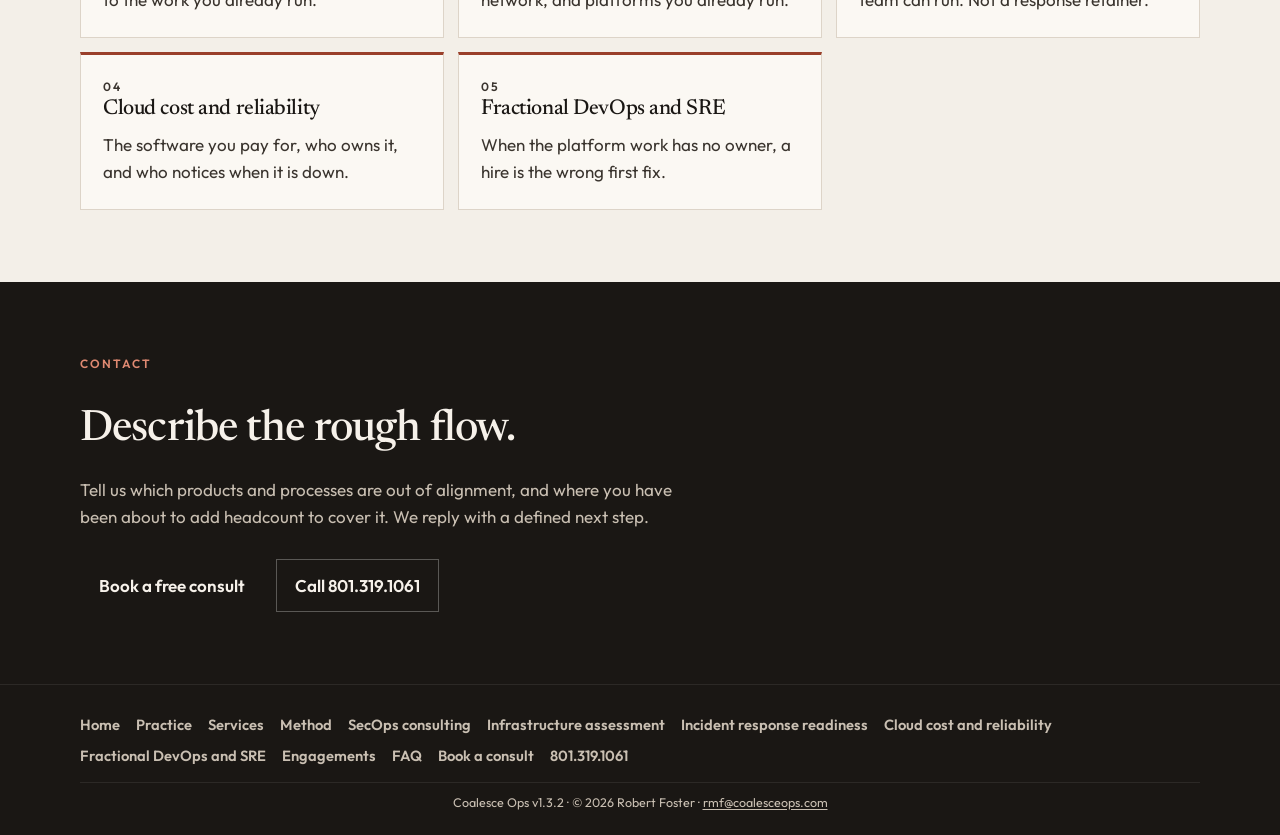
==== commit b5e06638: "Use one compact footer line on every page. Bump the site to 1.3.2 and name the Hostinger zip coalesc" ====
--- a/index.html
+++ b/index.html
@@ -49,8 +49,8 @@
   <link rel="preload" as="style" href="https://fonts.googleapis.com/css2?family=Newsreader:opsz,wght@6..72,500;6..72,600&amp;family=Outfit:wght@400;500;600&amp;display=swap" />
   <link rel="stylesheet" href="https://fonts.googleapis.com/css2?family=Newsreader:opsz,wght@6..72,500;6..72,600&amp;family=Outfit:wght@400;500;600&amp;display=swap" media="print" onload="this.media='all'" />
   <noscript><link rel="stylesheet" href="https://fonts.googleapis.com/css2?family=Newsreader:opsz,wght@6..72,500;6..72,600&amp;family=Outfit:wght@400;500;600&amp;display=swap" /></noscript>
-  <link rel="preload" href="assets/site.css?v=1.3.1" as="style" />
-  <link rel="stylesheet" href="assets/site.css?v=1.3.1" />
+  <link rel="preload" href="assets/site.css?v=1.3.2" as="style" />
+  <link rel="stylesheet" href="assets/site.css?v=1.3.2" />
   <script type="application/ld+json">
 {
   "@context": "https://schema.org",
@@ -620,17 +620,6 @@
 
   <footer class="site-foot">
     <div class="wrap">
-      <div class="foot-row">
-        <div>
-          <p class="foot-name">Coalesce Ops</p>
-          <p class="foot-legal">© 2026 Robert Foster</p>
-          <p class="foot-version">Coalesce Ops v1.3.1</p>
-        </div>
-        <div class="foot-contact">
-          <p><a href="mailto:rmf@coalesceops.com">rmf@coalesceops.com</a></p>
-          <p><a href="tel:+18013191061">801.319.1061</a></p>
-        </div>
-      </div>
       <nav class="foot-nav" aria-label="Site">
         <a href="/">Home</a>
         <a href="practice.html">Practice</a>
@@ -644,9 +633,11 @@
         <a href="engagements.html">Engagements</a>
         <a href="faq.html">FAQ</a>
         <a href="contact.html">Book a consult</a>
+        <a href="tel:+18013191061">801.319.1061</a>
       </nav>
+      <p class="foot-meta"><span class="foot-meta-part">Coalesce Ops v1.3.2</span><span class="foot-meta-part">© 2026 Robert Foster</span><a href="mailto:rmf@coalesceops.com">rmf@coalesceops.com</a></p>
     </div>
   </footer>
-  <script src="assets/site.js?v=1.3.1" defer></script>
+  <script src="assets/site.js?v=1.3.2" defer></script>
 </body>
 </html>
--- a/assets/site.css
+++ b/assets/site.css
@@ -756,39 +756,14 @@
   background: var(--foot);
   color: var(--foot-muted);
   border-top: 1px solid rgba(255, 255, 255, 0.08);
-  padding: 28px 0 36px;
-}
-.foot-row {
-  display: flex;
-  flex-wrap: wrap;
-  justify-content: space-between;
-  gap: 16px 32px;
-  align-items: end;
-}
-.foot-name {
-  margin: 0;
-  color: var(--foot-ink);
-  font-family: var(--serif);
-  font-size: 1.15rem;
-}
-.foot-version,
-.foot-legal { margin: 4px 0 0; font-size: 0.92rem; }
-.foot-version { color: var(--foot-ink); }
-.foot-contact { margin: 0; text-align: right; }
-.foot-contact p { margin: 0 0 4px; }
-.foot-contact a {
-  color: var(--foot-ink);
-  text-decoration: none;
-  border-bottom: 1px solid var(--foot-muted);
-}
-.foot-contact a:hover { color: var(--foot-accent); border-bottom-color: var(--foot-accent); }
+  padding: 28px 0 22px;
+}
 .foot-nav {
   display: flex;
   flex-wrap: wrap;
   gap: 8px 16px;
-  margin-top: 16px;
-  padding-top: 14px;
-  border-top: 1px solid rgba(255, 255, 255, 0.08);
+  margin: 0;
+  padding: 0;
 }
 .foot-nav a {
   color: var(--foot-muted);
@@ -797,6 +772,28 @@
   font-weight: 600;
 }
 .foot-nav a:hover { color: var(--foot-accent); }
+.foot-meta {
+  margin: 14px 0 0;
+  padding: 10px 8px 2px;
+  border-top: 1px solid rgba(255, 255, 255, 0.08);
+  color: var(--foot-muted);
+  font-size: 12.5px;
+  font-weight: 400;
+  line-height: 1.45;
+  text-align: center;
+}
+.foot-meta-part,
+.foot-meta a { white-space: nowrap; }
+.foot-meta-part::after {
+  content: " · ";
+  white-space: pre;
+}
+.foot-meta a {
+  color: var(--foot-muted);
+  text-decoration: underline;
+  text-underline-offset: 0.18em;
+}
+.foot-meta a:hover { color: var(--foot-accent); }
 
 @media (max-width: 900px) {
   .nav-group,
@@ -840,7 +837,6 @@
   .brand { gap: 8px; }
   .brand-name { font-size: 1rem; }
   .settings-btn { padding: 0 8px; }
-  .foot-contact { text-align: left; }
 }
 
 @media (max-width: 420px) {
--- a/assets/site.css
+++ b/assets/site.css
@@ -756,39 +756,14 @@
   background: var(--foot);
   color: var(--foot-muted);
   border-top: 1px solid rgba(255, 255, 255, 0.08);
-  padding: 28px 0 36px;
-}
-.foot-row {
-  display: flex;
-  flex-wrap: wrap;
-  justify-content: space-between;
-  gap: 16px 32px;
-  align-items: end;
-}
-.foot-name {
-  margin: 0;
-  color: var(--foot-ink);
-  font-family: var(--serif);
-  font-size: 1.15rem;
-}
-.foot-version,
-.foot-legal { margin: 4px 0 0; font-size: 0.92rem; }
-.foot-version { color: var(--foot-ink); }
-.foot-contact { margin: 0; text-align: right; }
-.foot-contact p { margin: 0 0 4px; }
-.foot-contact a {
-  color: var(--foot-ink);
-  text-decoration: none;
-  border-bottom: 1px solid var(--foot-muted);
-}
-.foot-contact a:hover { color: var(--foot-accent); border-bottom-color: var(--foot-accent); }
+  padding: 28px 0 22px;
+}
 .foot-nav {
   display: flex;
   flex-wrap: wrap;
   gap: 8px 16px;
-  margin-top: 16px;
-  padding-top: 14px;
-  border-top: 1px solid rgba(255, 255, 255, 0.08);
+  margin: 0;
+  padding: 0;
 }
 .foot-nav a {
   color: var(--foot-muted);
@@ -797,6 +772,28 @@
   font-weight: 600;
 }
 .foot-nav a:hover { color: var(--foot-accent); }
+.foot-meta {
+  margin: 14px 0 0;
+  padding: 10px 8px 2px;
+  border-top: 1px solid rgba(255, 255, 255, 0.08);
+  color: var(--foot-muted);
+  font-size: 12.5px;
+  font-weight: 400;
+  line-height: 1.45;
+  text-align: center;
+}
+.foot-meta-part,
+.foot-meta a { white-space: nowrap; }
+.foot-meta-part::after {
+  content: " · ";
+  white-space: pre;
+}
+.foot-meta a {
+  color: var(--foot-muted);
+  text-decoration: underline;
+  text-underline-offset: 0.18em;
+}
+.foot-meta a:hover { color: var(--foot-accent); }
 
 @media (max-width: 900px) {
   .nav-group,
@@ -840,7 +837,6 @@
   .brand { gap: 8px; }
   .brand-name { font-size: 1rem; }
   .settings-btn { padding: 0 8px; }
-  .foot-contact { text-align: left; }
 }
 
 @media (max-width: 420px) {
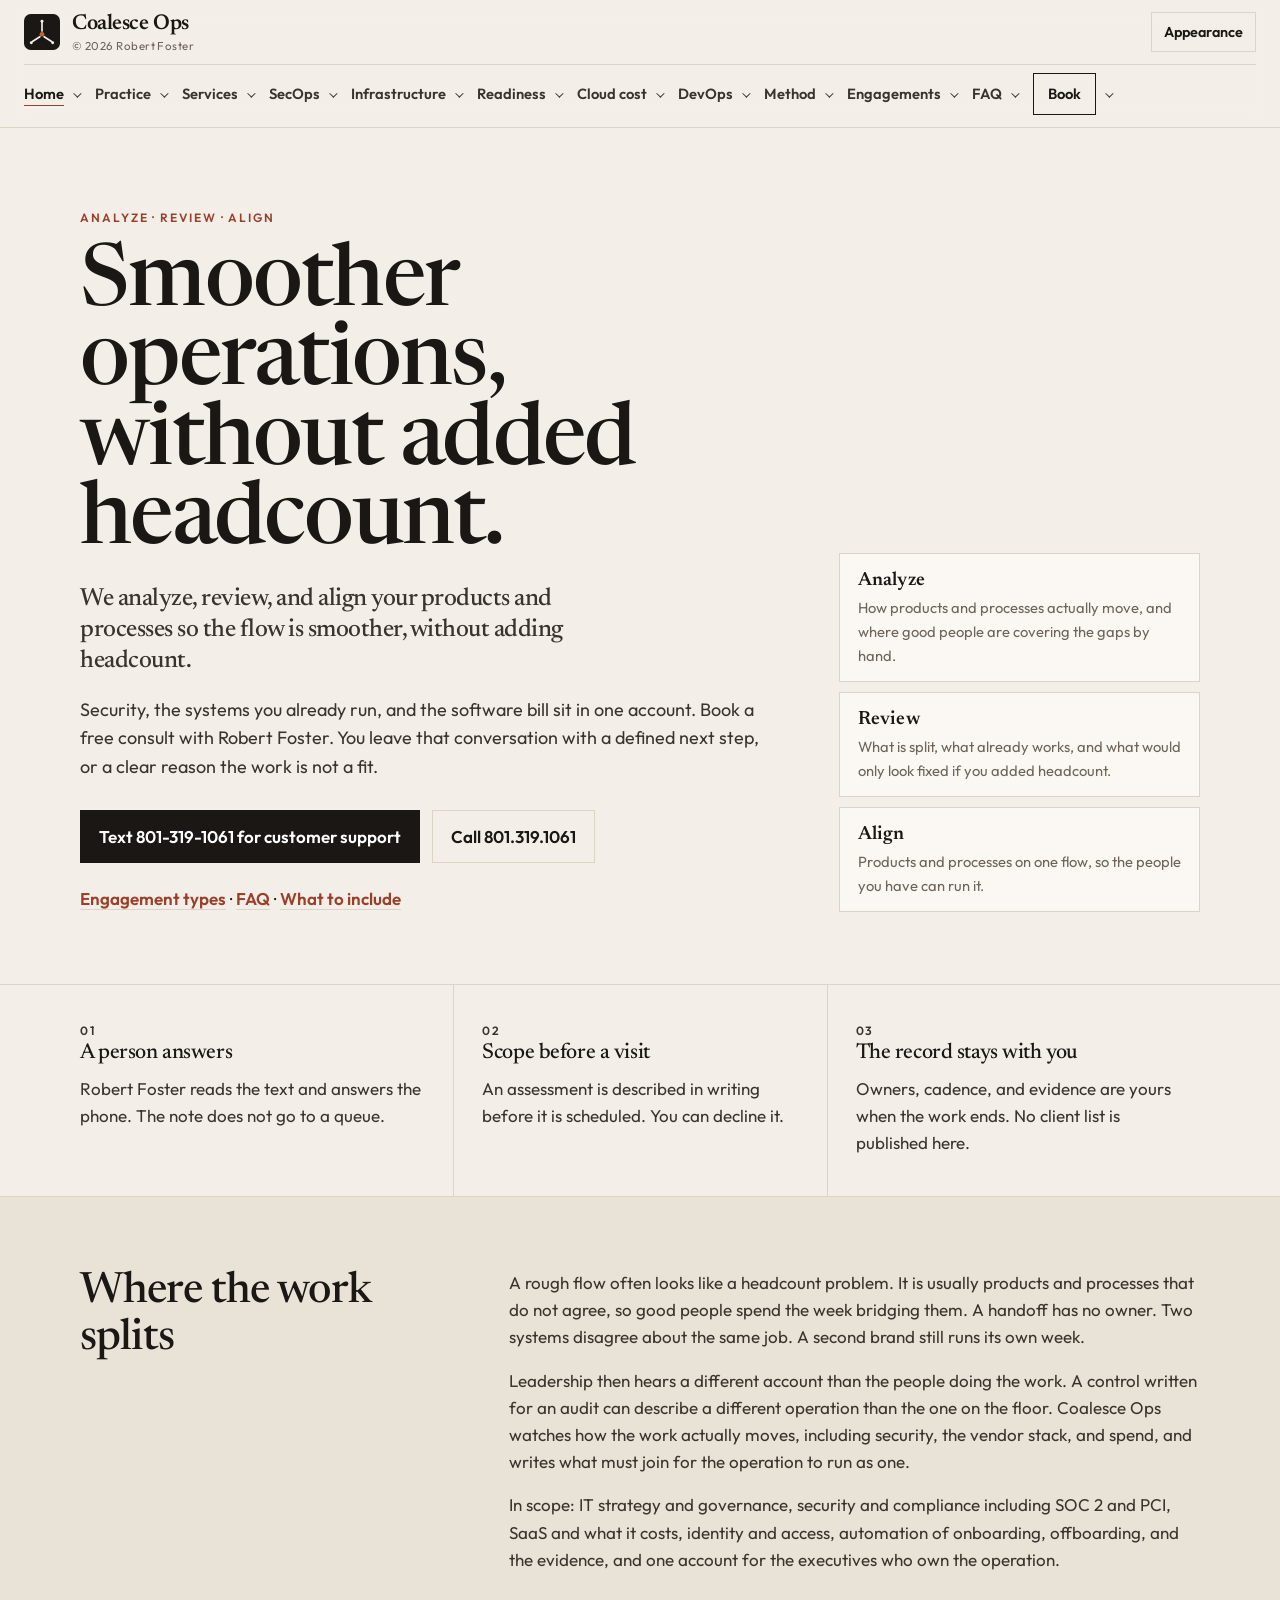
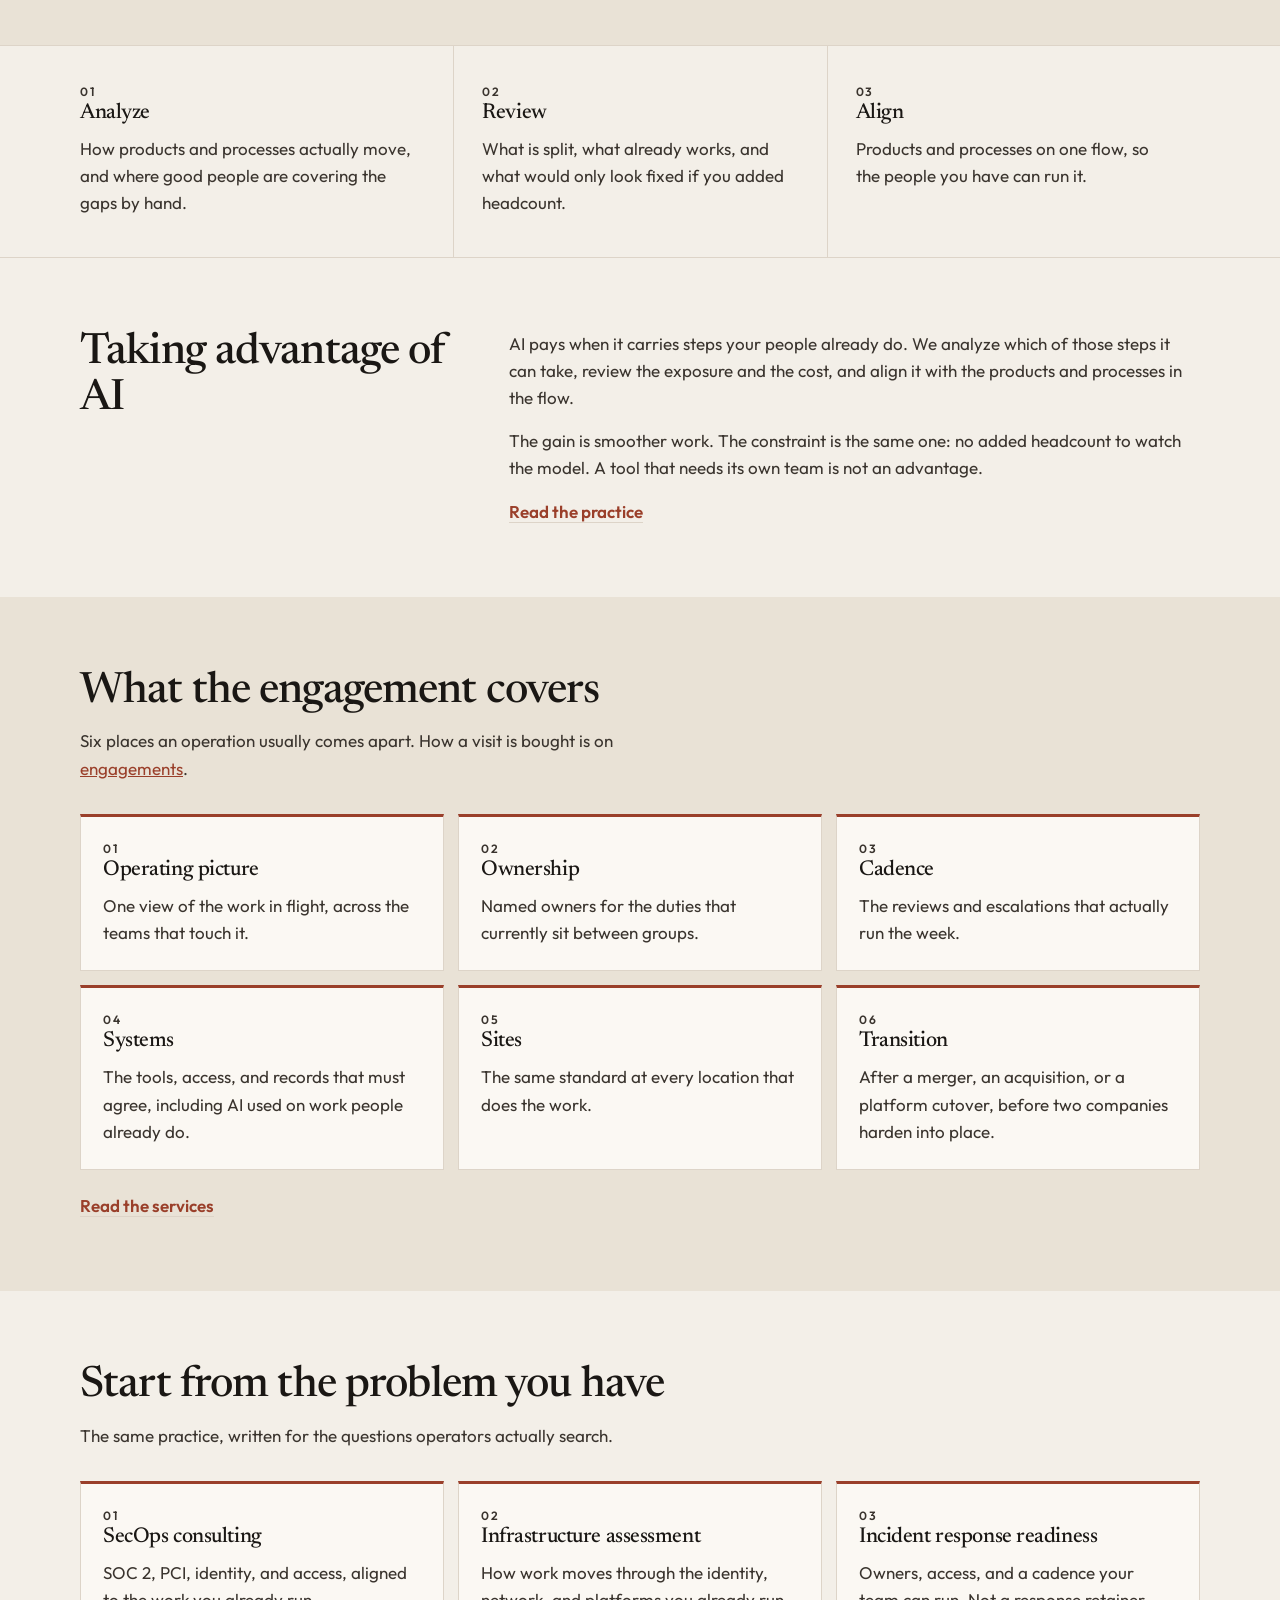
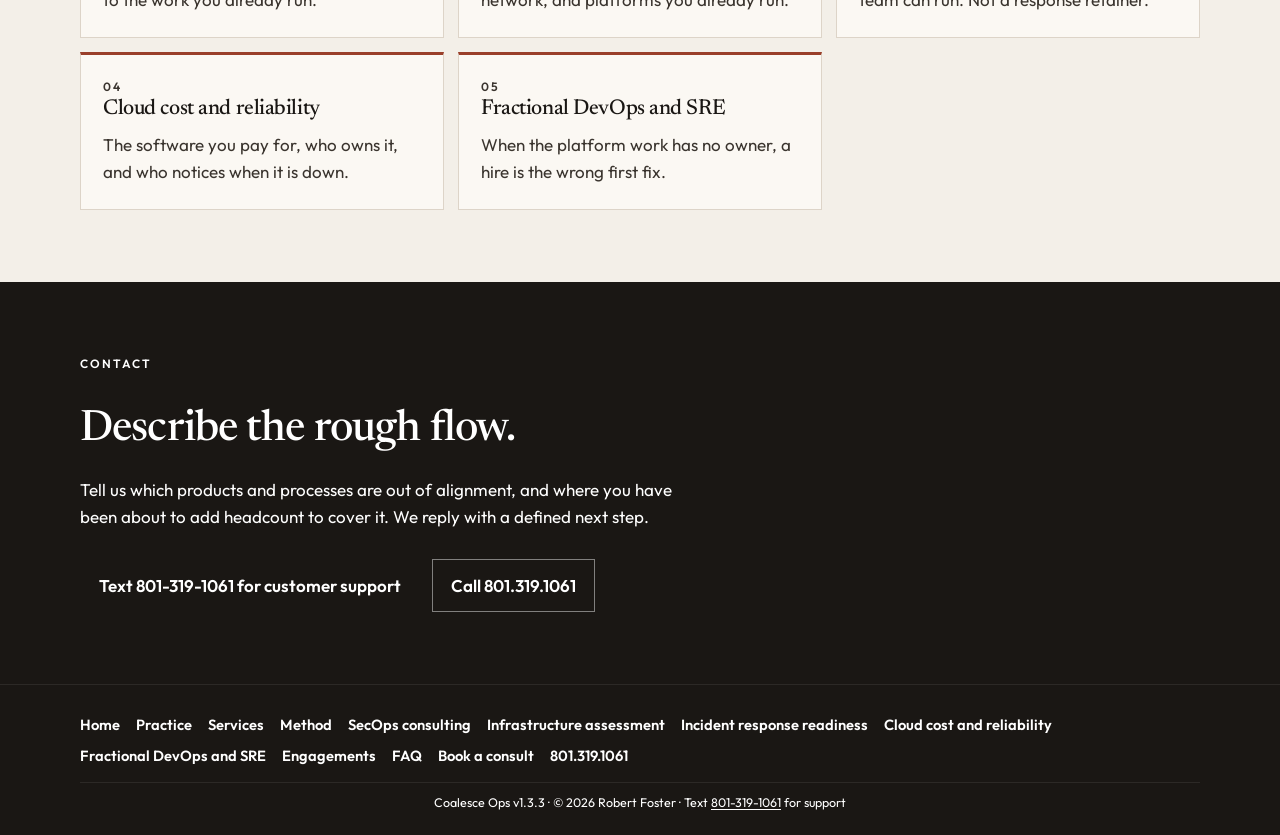
==== commit 097ebb9d: "Replace public email with a text-support line. Bump the site to 1.3.3. Customer support is Text 801-" ====
--- a/index.html
+++ b/index.html
@@ -4,7 +4,7 @@
   <meta charset="utf-8" />
   <meta name="viewport" content="width=device-width, initial-scale=1" />
   <title>Coalesce Ops — Book a free operations consult</title>
-  <meta name="description" content="Book a free consult by email or phone. Coalesce Ops aligns the products, processes, and security you already run, without adding headcount." />
+  <meta name="description" content="Book a free consult by text or phone. Coalesce Ops aligns the products, processes, and security you already run, without adding headcount." />
   <meta name="keywords" content="Coalesce Ops, analyze review align, products and processes, AI advantage, AI governance, smoother flow, no added headcount, SOC 2, PCI" />
   <meta name="author" content="Robert Foster" />
   <meta name="robots" content="index, follow" />
@@ -14,7 +14,7 @@
   <meta property="og:site_name" content="Coalesce Ops" />
   <meta property="og:locale" content="en_US" />
   <meta property="og:title" content="Coalesce Ops — Book a free operations consult" />
-  <meta property="og:description" content="Book a free consult by email or phone. Coalesce Ops aligns the products, processes, and security you already run, without adding headcount." />
+  <meta property="og:description" content="Book a free consult by text or phone. Coalesce Ops aligns the products, processes, and security you already run, without adding headcount." />
   <meta property="og:url" content="https://coalesceops.com/" />
   <meta property="og:image" content="https://coalesceops.com/assets/og.png" />
   <meta property="og:image:type" content="image/png" />
@@ -23,7 +23,7 @@
   <meta property="og:image:alt" content="Coalesce Ops — analyze, review, and align the flow" />
   <meta name="twitter:card" content="summary_large_image" />
   <meta name="twitter:title" content="Coalesce Ops — Book a free operations consult" />
-  <meta name="twitter:description" content="Book a free consult by email or phone. Coalesce Ops aligns the products, processes, and security you already run, without adding headcount." />
+  <meta name="twitter:description" content="Book a free consult by text or phone. Coalesce Ops aligns the products, processes, and security you already run, without adding headcount." />
   <meta name="twitter:image" content="https://coalesceops.com/assets/og.png" />
   <meta name="twitter:image:alt" content="Coalesce Ops — analyze, review, and align the flow" />
   <meta name="theme-color" content="#f3efe8" />
@@ -49,8 +49,8 @@
   <link rel="preload" as="style" href="https://fonts.googleapis.com/css2?family=Newsreader:opsz,wght@6..72,500;6..72,600&amp;family=Outfit:wght@400;500;600&amp;display=swap" />
   <link rel="stylesheet" href="https://fonts.googleapis.com/css2?family=Newsreader:opsz,wght@6..72,500;6..72,600&amp;family=Outfit:wght@400;500;600&amp;display=swap" media="print" onload="this.media='all'" />
   <noscript><link rel="stylesheet" href="https://fonts.googleapis.com/css2?family=Newsreader:opsz,wght@6..72,500;6..72,600&amp;family=Outfit:wght@400;500;600&amp;display=swap" /></noscript>
-  <link rel="preload" href="assets/site.css?v=1.3.2" as="style" />
-  <link rel="stylesheet" href="assets/site.css?v=1.3.2" />
+  <link rel="preload" href="assets/site.css?v=1.3.3" as="style" />
+  <link rel="stylesheet" href="assets/site.css?v=1.3.3" />
   <script type="application/ld+json">
 {
   "@context": "https://schema.org",
@@ -75,7 +75,6 @@
         "width": 180,
         "height": 180
       },
-      "email": "rmf@coalesceops.com",
       "telephone": "+1-801-319-1061",
       "description": "Coalesce Ops analyzes, reviews, and aligns products, processes, and AI so the flow is smoother, without adding headcount.",
       "slogan": "We analyze, review, and align your products and processes so the flow is smoother, without adding headcount.",
@@ -86,8 +85,7 @@
       "contactPoint": {
         "@type": "ContactPoint",
         "contactType": "consulting",
-        "email": "rmf@coalesceops.com",
-        "telephone": "+1-801-319-1061",
+          "telephone": "+1-801-319-1061",
         "availableLanguage": [
           "English"
         ]
@@ -109,7 +107,7 @@
       "@id": "https://coalesceops.com/#webpage",
       "url": "https://coalesceops.com/",
       "name": "Coalesce Ops — Book a free operations consult",
-      "description": "Book a free consult by email or phone. Coalesce Ops aligns the products, processes, and security you already run, without adding headcount.",
+      "description": "Book a free consult by text or phone. Coalesce Ops aligns the products, processes, and security you already run, without adding headcount.",
       "isPartOf": {
         "@id": "https://coalesceops.com/#website"
       },
@@ -451,7 +449,7 @@
           <p class="motto">We analyze, review, and align your products and processes so the flow is smoother, without adding headcount.</p>
           <p class="lede">Security, the systems you already run, and the software bill sit in one account. Book a free consult with Robert Foster. You leave that conversation with a defined next step, or a clear reason the work is not a fit.</p>
           <div class="hero-cta">
-            <a class="btn primary" href="mailto:rmf@coalesceops.com?subject=Free%20consult">Book a free consult</a>
+            <a class="btn primary" href="sms:+18013191061">Text 801-319-1061 for customer support</a>
             <a class="btn ghost" href="tel:+18013191061">Call 801.319.1061</a>
           </div>
           <p class="section-link"><a href="engagements.html">Engagement types</a> · <a href="faq.html">FAQ</a> · <a href="contact.html">What to include</a></p>
@@ -470,7 +468,7 @@
         <article>
           <p class="num">01</p>
           <h2>A person answers</h2>
-          <p>Robert Foster reads the email and answers the phone. The note does not go to a queue.</p>
+          <p>Robert Foster reads the text and answers the phone. The note does not go to a queue.</p>
         </article>
         <article>
           <p class="num">02</p>
@@ -611,7 +609,7 @@
         <h2>Describe the rough flow.</h2>
         <p>Tell us which products and processes are out of alignment, and where you have been about to add headcount to cover it. We reply with a defined next step.</p>
         <div class="hero-cta">
-          <a class="btn primary" href="mailto:rmf@coalesceops.com?subject=Free%20consult">Book a free consult</a>
+          <a class="btn primary" href="sms:+18013191061">Text 801-319-1061 for customer support</a>
           <a class="btn ghost" href="tel:+18013191061">Call 801.319.1061</a>
         </div>
       </div>
@@ -635,9 +633,9 @@
         <a href="contact.html">Book a consult</a>
         <a href="tel:+18013191061">801.319.1061</a>
       </nav>
-      <p class="foot-meta"><span class="foot-meta-part">Coalesce Ops v1.3.2</span><span class="foot-meta-part">© 2026 Robert Foster</span><a href="mailto:rmf@coalesceops.com">rmf@coalesceops.com</a></p>
+      <p class="foot-meta"><span class="foot-meta-part">Coalesce Ops v1.3.3</span><span class="foot-meta-part">© 2026 Robert Foster</span><span>Text <a href="sms:+18013191061">801-319-1061</a> for support</span></p>
     </div>
   </footer>
-  <script src="assets/site.js?v=1.3.2" defer></script>
+  <script src="assets/site.js?v=1.3.3" defer></script>
 </body>
 </html>
--- a/assets/site.css
+++ b/assets/site.css
@@ -9,13 +9,13 @@
   --accent: #9a3f2a;
   --accent-hot: #7c3120;
   --btn: #1a1714;
-  --btn-text: #f6f1ea;
+  --btn-text: #ffffff;
   --header: rgba(243, 239, 232, 0.92);
   --card: #fbf8f3;
   --band: #e9e2d6;
   --foot: #1a1714;
-  --foot-ink: #f6f1ea;
-  --foot-muted: #c9bfb2;
+  --foot-ink: #ffffff;
+  --foot-muted: #ffffff;
   --foot-accent: #e08a72;
   --drawer: #fbf8f3;
   --drawer-line: #9a3f2a;
@@ -25,9 +25,9 @@
 html[data-theme="dark"] {
   --paper: #12100e;
   --surface: #1b1815;
-  --ink: #f4efe8;
-  --ink-soft: #ddd4c8;
-  --muted: #a89d90;
+  --ink: #ffffff;
+  --ink-soft: #ffffff;
+  --muted: #ffffff;
   --line: #322c26;
   --accent: #e08a72;
   --accent-hot: #f0b5a4;
@@ -37,8 +37,8 @@
   --card: #1b1815;
   --band: #1b1815;
   --foot: #0c0b0a;
-  --foot-ink: #f4efe8;
-  --foot-muted: #a89d90;
+  --foot-ink: #ffffff;
+  --foot-muted: #ffffff;
   --foot-accent: #e08a72;
   --drawer: #241f1b;
   --drawer-line: #e08a72;
@@ -48,9 +48,9 @@
 html[data-theme="green"] {
   --paper: #1f6b45;
   --surface: #278556;
-  --ink: #f4fbf6;
-  --ink-soft: #d7eadf;
-  --muted: #d5eadc;
+  --ink: #ffffff;
+  --ink-soft: #ffffff;
+  --muted: #ffffff;
   --line: #4d9a72;
   --accent: #d7f0e3;
   --accent-hot: #ffffff;
@@ -60,8 +60,8 @@
   --card: #278556;
   --band: #1a5c3b;
   --foot: #0e2a1c;
-  --foot-ink: #f4fbf6;
-  --foot-muted: #c5dfd0;
+  --foot-ink: #ffffff;
+  --foot-muted: #ffffff;
   --foot-accent: #d7f0e3;
   --drawer: #278556;
   --drawer-line: #d7f0e3;
@@ -78,13 +78,13 @@
   --accent: #1b6b45;
   --accent-hot: #145536;
   --btn: #1b6b45;
-  --btn-text: #f4fbf6;
+  --btn-text: #ffffff;
   --header: rgba(231, 243, 234, 0.94);
   --card: #f4fbf6;
   --band: #d7eadc;
   --foot: #143028;
-  --foot-ink: #f4fbf6;
-  --foot-muted: #b7cfc2;
+  --foot-ink: #ffffff;
+  --foot-muted: #ffffff;
   --foot-accent: #c8e8d6;
   --drawer: #f4fbf6;
   --drawer-line: #1b6b45;
@@ -94,20 +94,20 @@
 html[data-theme="dark-green"] {
   --paper: #0e1c16;
   --surface: #15281f;
-  --ink: #e7f3ec;
-  --ink-soft: #c5dccd;
-  --muted: #8eaa9c;
+  --ink: #ffffff;
+  --ink-soft: #ffffff;
+  --muted: #ffffff;
   --line: #2a4638;
   --accent: #8fceb0;
   --accent-hot: #c8e8d6;
   --btn: #2f6b56;
-  --btn-text: #f4faf6;
+  --btn-text: #ffffff;
   --header: rgba(14, 28, 22, 0.94);
   --card: #15281f;
   --band: #12241c;
   --foot: #081410;
-  --foot-ink: #f4faf6;
-  --foot-muted: #8eaa9c;
+  --foot-ink: #ffffff;
+  --foot-muted: #ffffff;
   --foot-accent: #8fceb0;
   --drawer: #1c382c;
   --drawer-line: #8fceb0;
@@ -117,9 +117,9 @@
 html[data-theme="blue"] {
   --paper: #1f5c96;
   --surface: #2770b0;
-  --ink: #f4f8fc;
-  --ink-soft: #d7e6f4;
-  --muted: #d5e6f5;
+  --ink: #ffffff;
+  --ink-soft: #ffffff;
+  --muted: #ffffff;
   --line: #4d8bc4;
   --accent: #d6ebfa;
   --accent-hot: #ffffff;
@@ -129,8 +129,8 @@
   --card: #2770b0;
   --band: #1a5084;
   --foot: #0e2a44;
-  --foot-ink: #f4f8fc;
-  --foot-muted: #c5d7e8;
+  --foot-ink: #ffffff;
+  --foot-muted: #ffffff;
   --foot-accent: #d6ebfa;
   --drawer: #2770b0;
   --drawer-line: #d6ebfa;
@@ -147,13 +147,13 @@
   --accent: #1d4e89;
   --accent-hot: #163a66;
   --btn: #1d4e89;
-  --btn-text: #f5fafc;
+  --btn-text: #ffffff;
   --header: rgba(231, 241, 248, 0.94);
   --card: #f5fafc;
   --band: #d5e6f2;
   --foot: #152433;
-  --foot-ink: #f5fafc;
-  --foot-muted: #b7c9d8;
+  --foot-ink: #ffffff;
+  --foot-muted: #ffffff;
   --foot-accent: #9fd0f2;
   --drawer: #f5fafc;
   --drawer-line: #1d4e89;
@@ -656,18 +656,20 @@
   color: var(--foot-ink);
   padding: 72px 0;
 }
-.cta-band .eyebrow { color: var(--foot-accent); }
+.cta-band .eyebrow { color: #fff; }
 .cta-band h2 {
   margin: 0 0 12px;
   font-size: clamp(2rem, 4vw, 2.7rem);
   color: var(--foot-ink);
 }
-.cta-band p { margin: 0 0 22px; max-width: 36em; color: var(--foot-muted); }
-.cta-band .btn.ghost {
-  color: var(--foot-ink);
-  border-color: rgba(255, 255, 255, 0.28);
-}
-.cta-band .btn.ghost:hover { border-color: var(--foot-accent); color: var(--foot-accent); }
+.cta-band p { margin: 0 0 22px; max-width: 36em; color: #fff; }
+.cta-band .btn.ghost,
+.contact-band .btn.ghost {
+  color: #fff;
+  border-color: rgba(255, 255, 255, 0.45);
+}
+.cta-band .btn.ghost:hover,
+.contact-band .btn.ghost:hover { border-color: #fff; color: #fff; }
 
 .contact-points {
   display: grid;
@@ -738,13 +740,17 @@
   color: var(--foot-ink);
   padding: 88px 0 80px;
 }
-.contact-band .eyebrow { color: var(--foot-accent); }
+.contact-band .eyebrow { color: #fff; }
 .contact-band h1 {
   margin: 0 0 12px;
   font-size: clamp(2rem, 4vw, 2.7rem);
   color: var(--foot-ink);
 }
-.contact-band p { margin: 0; max-width: 36em; color: var(--foot-muted); }
+.contact-band p { margin: 0; max-width: 36em; color: #fff; }
+.contact-band a,
+.cta-band a { color: #fff; }
+.contact-band .btn.primary,
+.cta-band .btn.primary { color: var(--btn-text); }
 .contact-grid {
   display: grid;
   grid-template-columns: 1.2fr 0.8fr;
@@ -773,6 +779,11 @@
 }
 .foot-nav a:hover { color: var(--foot-accent); }
 .foot-meta {
+  display: flex;
+  flex-wrap: wrap;
+  justify-content: center;
+  align-items: baseline;
+  row-gap: 2px;
   margin: 14px 0 0;
   padding: 10px 8px 2px;
   border-top: 1px solid rgba(255, 255, 255, 0.08);
@@ -783,6 +794,7 @@
   text-align: center;
 }
 .foot-meta-part,
+.foot-meta > span,
 .foot-meta a { white-space: nowrap; }
 .foot-meta-part::after {
   content: " · ";
@@ -893,3 +905,33 @@
   html { scroll-behavior: auto; }
   .btn.primary:hover { filter: none; }
 }
+
+html[data-theme="dark"] .eyebrow,
+html[data-theme="dark"] .num,
+html[data-theme="dark"] .covers,
+html[data-theme="green"] .eyebrow,
+html[data-theme="green"] .num,
+html[data-theme="green"] .covers,
+html[data-theme="dark-green"] .eyebrow,
+html[data-theme="dark-green"] .num,
+html[data-theme="dark-green"] .covers,
+html[data-theme="blue"] .eyebrow,
+html[data-theme="blue"] .num,
+html[data-theme="blue"] .covers {
+  color: #fff !important;
+}
+html[data-theme="dark"] a,
+html[data-theme="green"] a,
+html[data-theme="dark-green"] a,
+html[data-theme="blue"] a {
+  color: #fff;
+}
+html[data-theme="dark"] .btn.primary,
+html[data-theme="green"] .btn.primary,
+html[data-theme="dark-green"] .btn.primary,
+html[data-theme="blue"] .btn.primary,
+html[data-theme="light"] .btn.primary,
+html[data-theme="light-green"] .btn.primary,
+html[data-theme="light-blue"] .btn.primary {
+  color: var(--btn-text);
+}
--- a/assets/site.css
+++ b/assets/site.css
@@ -9,13 +9,13 @@
   --accent: #9a3f2a;
   --accent-hot: #7c3120;
   --btn: #1a1714;
-  --btn-text: #f6f1ea;
+  --btn-text: #ffffff;
   --header: rgba(243, 239, 232, 0.92);
   --card: #fbf8f3;
   --band: #e9e2d6;
   --foot: #1a1714;
-  --foot-ink: #f6f1ea;
-  --foot-muted: #c9bfb2;
+  --foot-ink: #ffffff;
+  --foot-muted: #ffffff;
   --foot-accent: #e08a72;
   --drawer: #fbf8f3;
   --drawer-line: #9a3f2a;
@@ -25,9 +25,9 @@
 html[data-theme="dark"] {
   --paper: #12100e;
   --surface: #1b1815;
-  --ink: #f4efe8;
-  --ink-soft: #ddd4c8;
-  --muted: #a89d90;
+  --ink: #ffffff;
+  --ink-soft: #ffffff;
+  --muted: #ffffff;
   --line: #322c26;
   --accent: #e08a72;
   --accent-hot: #f0b5a4;
@@ -37,8 +37,8 @@
   --card: #1b1815;
   --band: #1b1815;
   --foot: #0c0b0a;
-  --foot-ink: #f4efe8;
-  --foot-muted: #a89d90;
+  --foot-ink: #ffffff;
+  --foot-muted: #ffffff;
   --foot-accent: #e08a72;
   --drawer: #241f1b;
   --drawer-line: #e08a72;
@@ -48,9 +48,9 @@
 html[data-theme="green"] {
   --paper: #1f6b45;
   --surface: #278556;
-  --ink: #f4fbf6;
-  --ink-soft: #d7eadf;
-  --muted: #d5eadc;
+  --ink: #ffffff;
+  --ink-soft: #ffffff;
+  --muted: #ffffff;
   --line: #4d9a72;
   --accent: #d7f0e3;
   --accent-hot: #ffffff;
@@ -60,8 +60,8 @@
   --card: #278556;
   --band: #1a5c3b;
   --foot: #0e2a1c;
-  --foot-ink: #f4fbf6;
-  --foot-muted: #c5dfd0;
+  --foot-ink: #ffffff;
+  --foot-muted: #ffffff;
   --foot-accent: #d7f0e3;
   --drawer: #278556;
   --drawer-line: #d7f0e3;
@@ -78,13 +78,13 @@
   --accent: #1b6b45;
   --accent-hot: #145536;
   --btn: #1b6b45;
-  --btn-text: #f4fbf6;
+  --btn-text: #ffffff;
   --header: rgba(231, 243, 234, 0.94);
   --card: #f4fbf6;
   --band: #d7eadc;
   --foot: #143028;
-  --foot-ink: #f4fbf6;
-  --foot-muted: #b7cfc2;
+  --foot-ink: #ffffff;
+  --foot-muted: #ffffff;
   --foot-accent: #c8e8d6;
   --drawer: #f4fbf6;
   --drawer-line: #1b6b45;
@@ -94,20 +94,20 @@
 html[data-theme="dark-green"] {
   --paper: #0e1c16;
   --surface: #15281f;
-  --ink: #e7f3ec;
-  --ink-soft: #c5dccd;
-  --muted: #8eaa9c;
+  --ink: #ffffff;
+  --ink-soft: #ffffff;
+  --muted: #ffffff;
   --line: #2a4638;
   --accent: #8fceb0;
   --accent-hot: #c8e8d6;
   --btn: #2f6b56;
-  --btn-text: #f4faf6;
+  --btn-text: #ffffff;
   --header: rgba(14, 28, 22, 0.94);
   --card: #15281f;
   --band: #12241c;
   --foot: #081410;
-  --foot-ink: #f4faf6;
-  --foot-muted: #8eaa9c;
+  --foot-ink: #ffffff;
+  --foot-muted: #ffffff;
   --foot-accent: #8fceb0;
   --drawer: #1c382c;
   --drawer-line: #8fceb0;
@@ -117,9 +117,9 @@
 html[data-theme="blue"] {
   --paper: #1f5c96;
   --surface: #2770b0;
-  --ink: #f4f8fc;
-  --ink-soft: #d7e6f4;
-  --muted: #d5e6f5;
+  --ink: #ffffff;
+  --ink-soft: #ffffff;
+  --muted: #ffffff;
   --line: #4d8bc4;
   --accent: #d6ebfa;
   --accent-hot: #ffffff;
@@ -129,8 +129,8 @@
   --card: #2770b0;
   --band: #1a5084;
   --foot: #0e2a44;
-  --foot-ink: #f4f8fc;
-  --foot-muted: #c5d7e8;
+  --foot-ink: #ffffff;
+  --foot-muted: #ffffff;
   --foot-accent: #d6ebfa;
   --drawer: #2770b0;
   --drawer-line: #d6ebfa;
@@ -147,13 +147,13 @@
   --accent: #1d4e89;
   --accent-hot: #163a66;
   --btn: #1d4e89;
-  --btn-text: #f5fafc;
+  --btn-text: #ffffff;
   --header: rgba(231, 241, 248, 0.94);
   --card: #f5fafc;
   --band: #d5e6f2;
   --foot: #152433;
-  --foot-ink: #f5fafc;
-  --foot-muted: #b7c9d8;
+  --foot-ink: #ffffff;
+  --foot-muted: #ffffff;
   --foot-accent: #9fd0f2;
   --drawer: #f5fafc;
   --drawer-line: #1d4e89;
@@ -656,18 +656,20 @@
   color: var(--foot-ink);
   padding: 72px 0;
 }
-.cta-band .eyebrow { color: var(--foot-accent); }
+.cta-band .eyebrow { color: #fff; }
 .cta-band h2 {
   margin: 0 0 12px;
   font-size: clamp(2rem, 4vw, 2.7rem);
   color: var(--foot-ink);
 }
-.cta-band p { margin: 0 0 22px; max-width: 36em; color: var(--foot-muted); }
-.cta-band .btn.ghost {
-  color: var(--foot-ink);
-  border-color: rgba(255, 255, 255, 0.28);
-}
-.cta-band .btn.ghost:hover { border-color: var(--foot-accent); color: var(--foot-accent); }
+.cta-band p { margin: 0 0 22px; max-width: 36em; color: #fff; }
+.cta-band .btn.ghost,
+.contact-band .btn.ghost {
+  color: #fff;
+  border-color: rgba(255, 255, 255, 0.45);
+}
+.cta-band .btn.ghost:hover,
+.contact-band .btn.ghost:hover { border-color: #fff; color: #fff; }
 
 .contact-points {
   display: grid;
@@ -738,13 +740,17 @@
   color: var(--foot-ink);
   padding: 88px 0 80px;
 }
-.contact-band .eyebrow { color: var(--foot-accent); }
+.contact-band .eyebrow { color: #fff; }
 .contact-band h1 {
   margin: 0 0 12px;
   font-size: clamp(2rem, 4vw, 2.7rem);
   color: var(--foot-ink);
 }
-.contact-band p { margin: 0; max-width: 36em; color: var(--foot-muted); }
+.contact-band p { margin: 0; max-width: 36em; color: #fff; }
+.contact-band a,
+.cta-band a { color: #fff; }
+.contact-band .btn.primary,
+.cta-band .btn.primary { color: var(--btn-text); }
 .contact-grid {
   display: grid;
   grid-template-columns: 1.2fr 0.8fr;
@@ -773,6 +779,11 @@
 }
 .foot-nav a:hover { color: var(--foot-accent); }
 .foot-meta {
+  display: flex;
+  flex-wrap: wrap;
+  justify-content: center;
+  align-items: baseline;
+  row-gap: 2px;
   margin: 14px 0 0;
   padding: 10px 8px 2px;
   border-top: 1px solid rgba(255, 255, 255, 0.08);
@@ -783,6 +794,7 @@
   text-align: center;
 }
 .foot-meta-part,
+.foot-meta > span,
 .foot-meta a { white-space: nowrap; }
 .foot-meta-part::after {
   content: " · ";
@@ -893,3 +905,33 @@
   html { scroll-behavior: auto; }
   .btn.primary:hover { filter: none; }
 }
+
+html[data-theme="dark"] .eyebrow,
+html[data-theme="dark"] .num,
+html[data-theme="dark"] .covers,
+html[data-theme="green"] .eyebrow,
+html[data-theme="green"] .num,
+html[data-theme="green"] .covers,
+html[data-theme="dark-green"] .eyebrow,
+html[data-theme="dark-green"] .num,
+html[data-theme="dark-green"] .covers,
+html[data-theme="blue"] .eyebrow,
+html[data-theme="blue"] .num,
+html[data-theme="blue"] .covers {
+  color: #fff !important;
+}
+html[data-theme="dark"] a,
+html[data-theme="green"] a,
+html[data-theme="dark-green"] a,
+html[data-theme="blue"] a {
+  color: #fff;
+}
+html[data-theme="dark"] .btn.primary,
+html[data-theme="green"] .btn.primary,
+html[data-theme="dark-green"] .btn.primary,
+html[data-theme="blue"] .btn.primary,
+html[data-theme="light"] .btn.primary,
+html[data-theme="light-green"] .btn.primary,
+html[data-theme="light-blue"] .btn.primary {
+  color: var(--btn-text);
+}
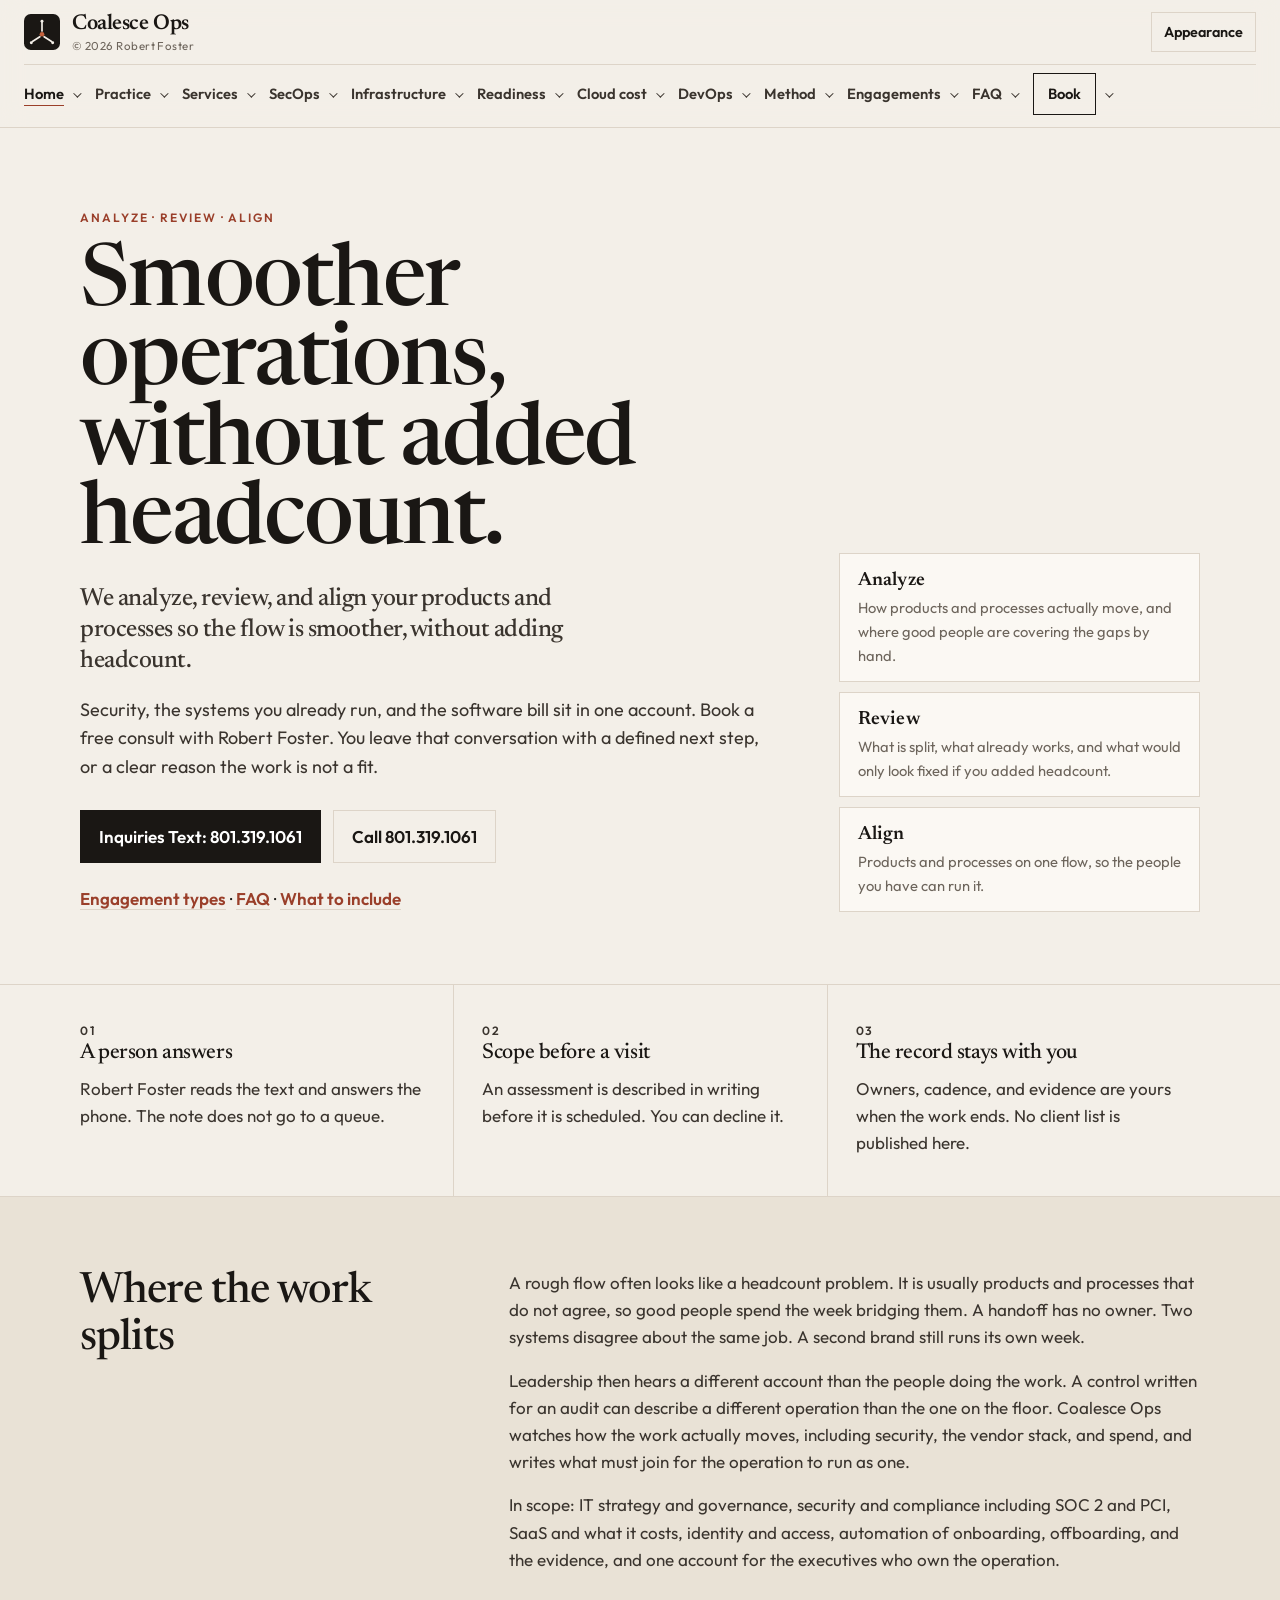
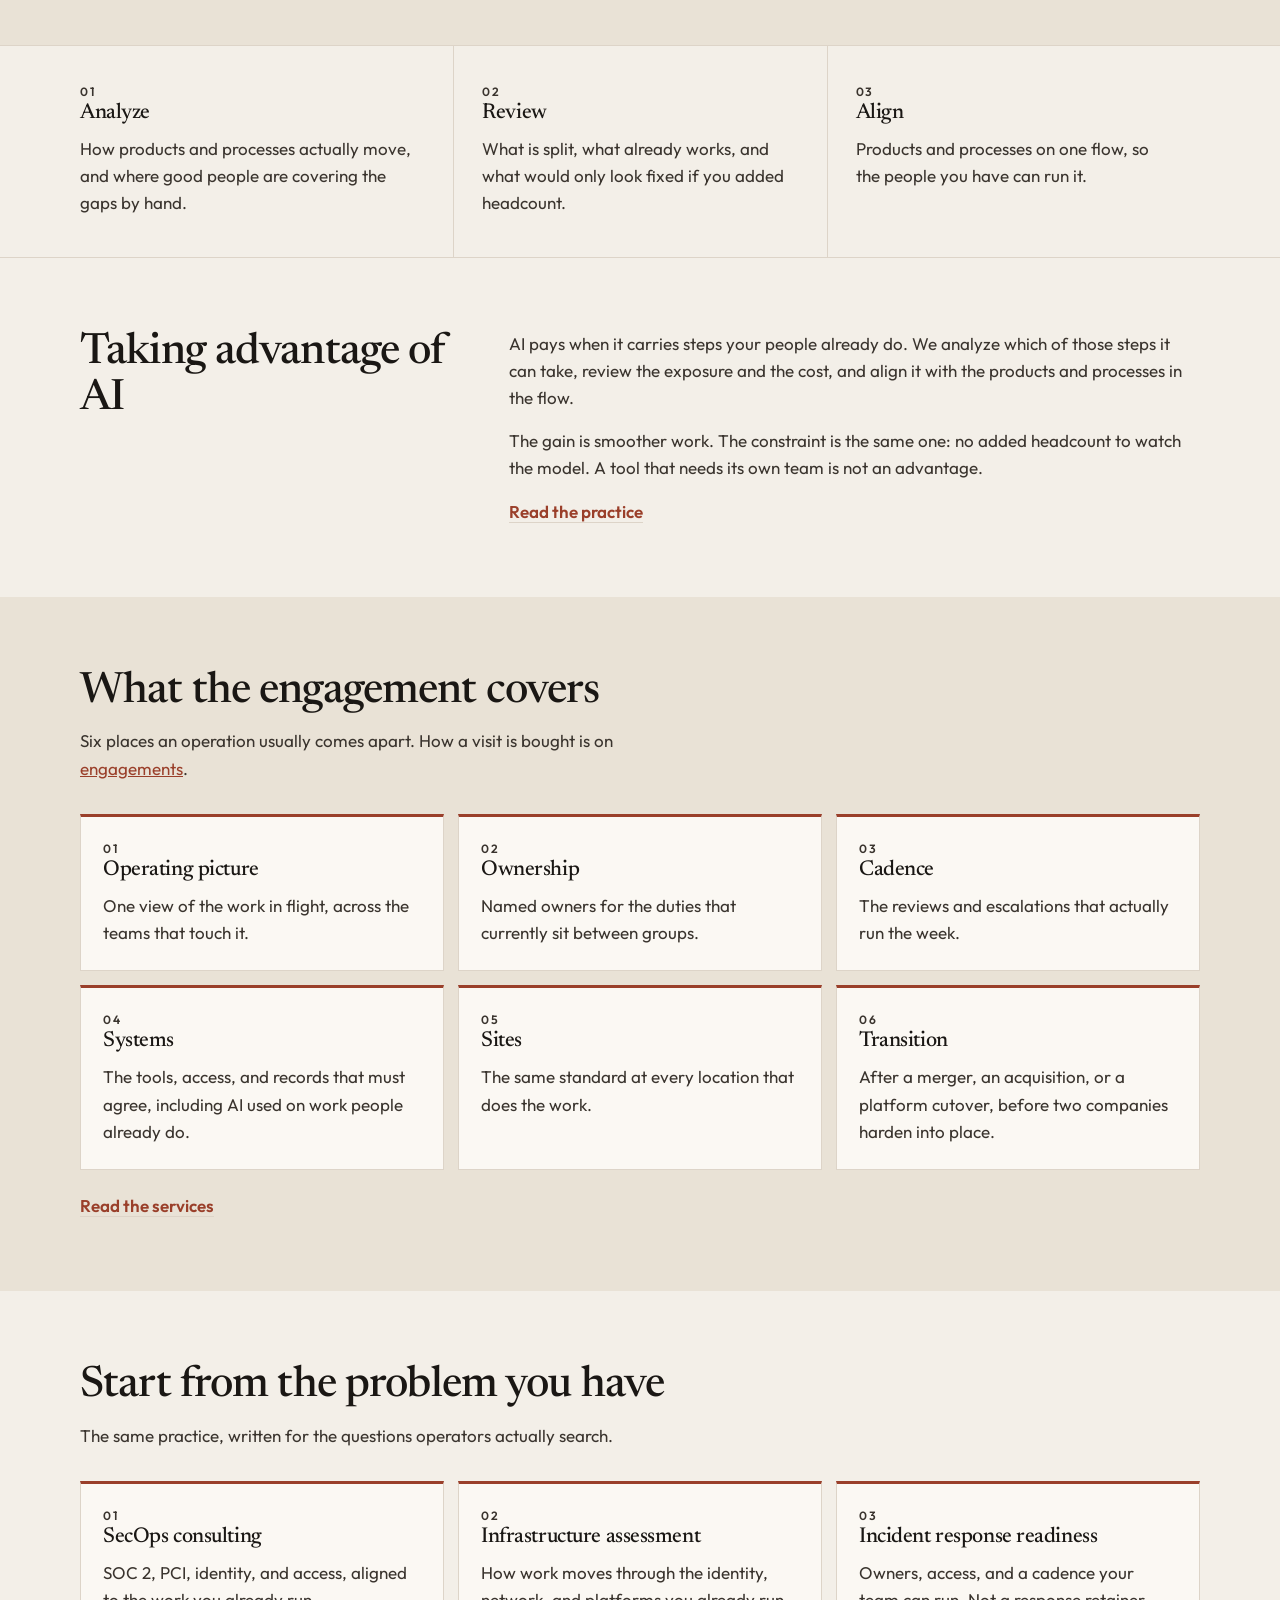
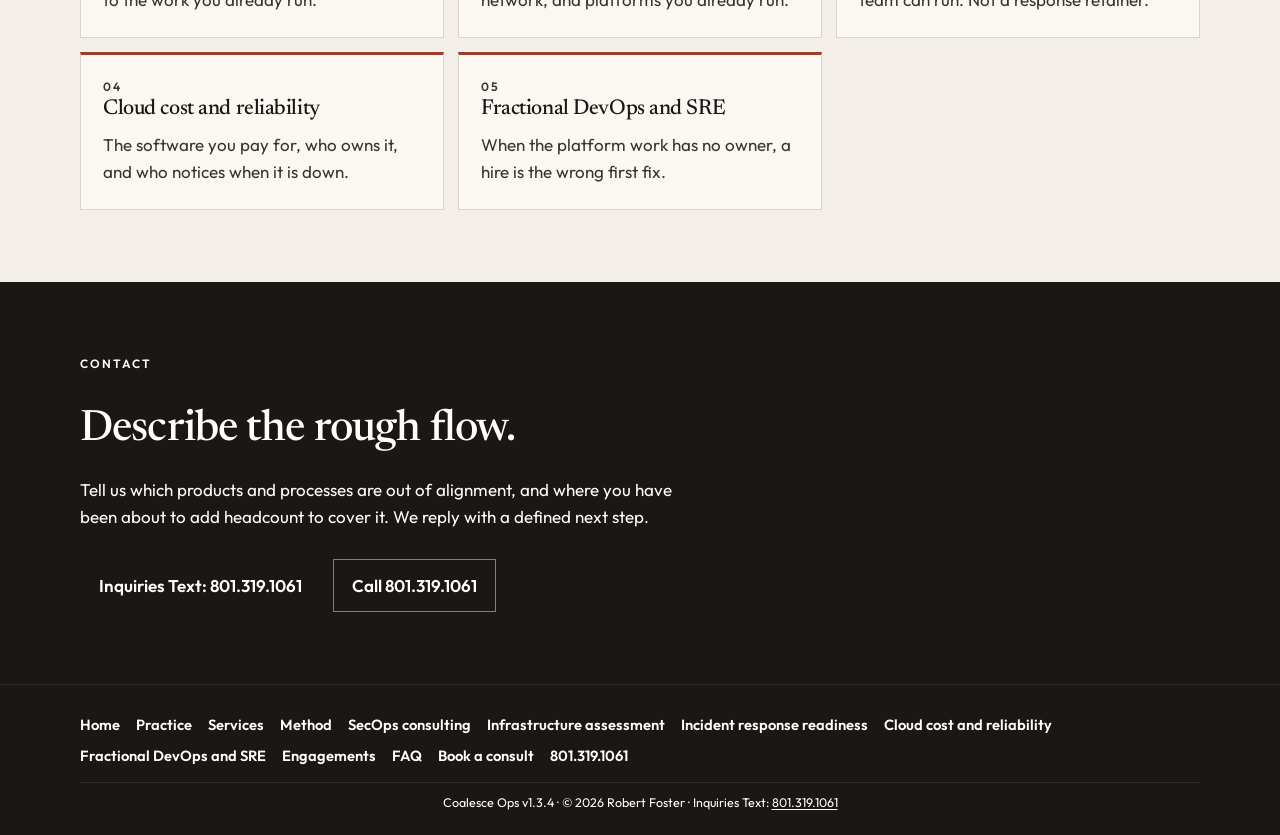
==== commit 38fe0cec: "Use the inquiry line Inquiries Text: 801.319.1061. Bump the site to 1.3.4. The number stays an sms l" ====
--- a/index.html
+++ b/index.html
@@ -49,8 +49,8 @@
   <link rel="preload" as="style" href="https://fonts.googleapis.com/css2?family=Newsreader:opsz,wght@6..72,500;6..72,600&amp;family=Outfit:wght@400;500;600&amp;display=swap" />
   <link rel="stylesheet" href="https://fonts.googleapis.com/css2?family=Newsreader:opsz,wght@6..72,500;6..72,600&amp;family=Outfit:wght@400;500;600&amp;display=swap" media="print" onload="this.media='all'" />
   <noscript><link rel="stylesheet" href="https://fonts.googleapis.com/css2?family=Newsreader:opsz,wght@6..72,500;6..72,600&amp;family=Outfit:wght@400;500;600&amp;display=swap" /></noscript>
-  <link rel="preload" href="assets/site.css?v=1.3.3" as="style" />
-  <link rel="stylesheet" href="assets/site.css?v=1.3.3" />
+  <link rel="preload" href="assets/site.css?v=1.3.4" as="style" />
+  <link rel="stylesheet" href="assets/site.css?v=1.3.4" />
   <script type="application/ld+json">
 {
   "@context": "https://schema.org",
@@ -449,7 +449,7 @@
           <p class="motto">We analyze, review, and align your products and processes so the flow is smoother, without adding headcount.</p>
           <p class="lede">Security, the systems you already run, and the software bill sit in one account. Book a free consult with Robert Foster. You leave that conversation with a defined next step, or a clear reason the work is not a fit.</p>
           <div class="hero-cta">
-            <a class="btn primary" href="sms:+18013191061">Text 801-319-1061 for customer support</a>
+            <a class="btn primary" href="sms:+18013191061">Inquiries Text: 801.319.1061</a>
             <a class="btn ghost" href="tel:+18013191061">Call 801.319.1061</a>
           </div>
           <p class="section-link"><a href="engagements.html">Engagement types</a> · <a href="faq.html">FAQ</a> · <a href="contact.html">What to include</a></p>
@@ -609,7 +609,7 @@
         <h2>Describe the rough flow.</h2>
         <p>Tell us which products and processes are out of alignment, and where you have been about to add headcount to cover it. We reply with a defined next step.</p>
         <div class="hero-cta">
-          <a class="btn primary" href="sms:+18013191061">Text 801-319-1061 for customer support</a>
+          <a class="btn primary" href="sms:+18013191061">Inquiries Text: 801.319.1061</a>
           <a class="btn ghost" href="tel:+18013191061">Call 801.319.1061</a>
         </div>
       </div>
@@ -633,9 +633,9 @@
         <a href="contact.html">Book a consult</a>
         <a href="tel:+18013191061">801.319.1061</a>
       </nav>
-      <p class="foot-meta"><span class="foot-meta-part">Coalesce Ops v1.3.3</span><span class="foot-meta-part">© 2026 Robert Foster</span><span>Text <a href="sms:+18013191061">801-319-1061</a> for support</span></p>
+      <p class="foot-meta"><span class="foot-meta-part">Coalesce Ops v1.3.4</span><span class="foot-meta-part">© 2026 Robert Foster</span><span>Inquiries Text: <a href="sms:+18013191061">801.319.1061</a></span></p>
     </div>
   </footer>
-  <script src="assets/site.js?v=1.3.3" defer></script>
+  <script src="assets/site.js?v=1.3.4" defer></script>
 </body>
 </html>
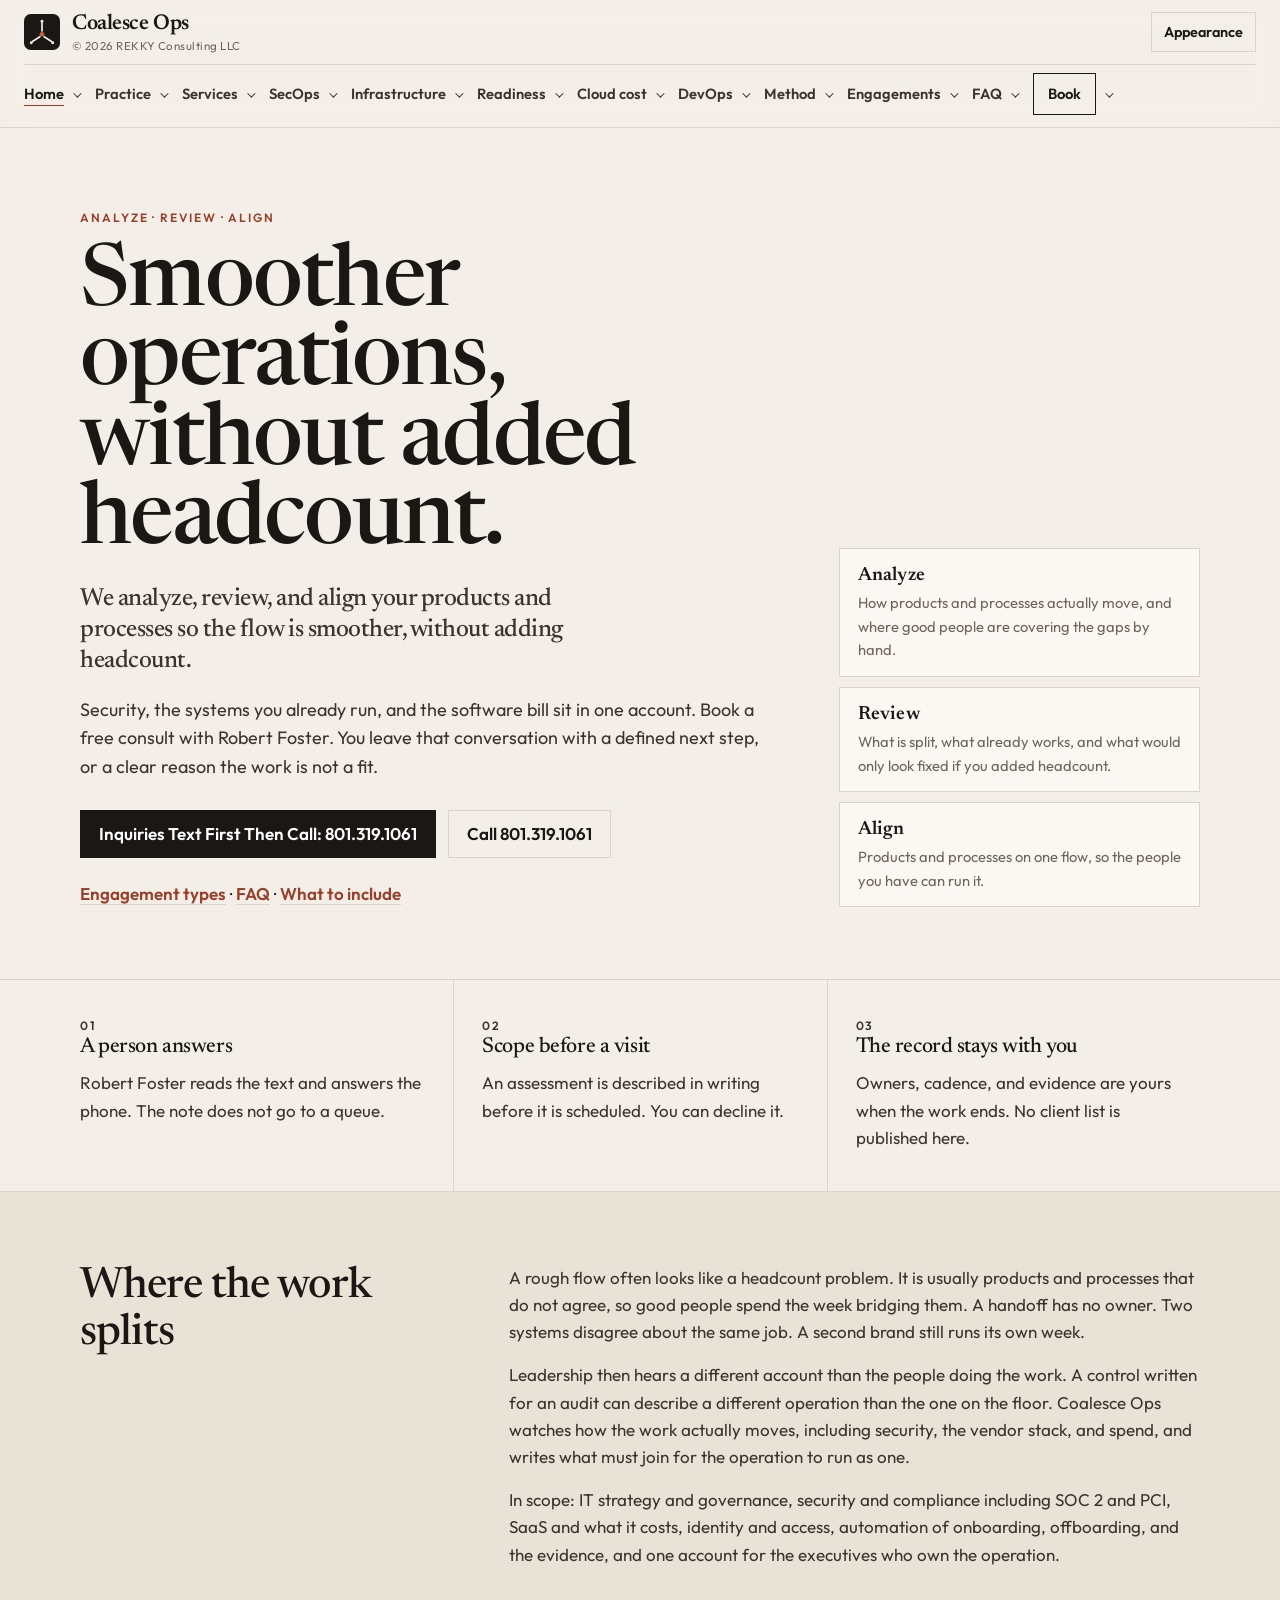
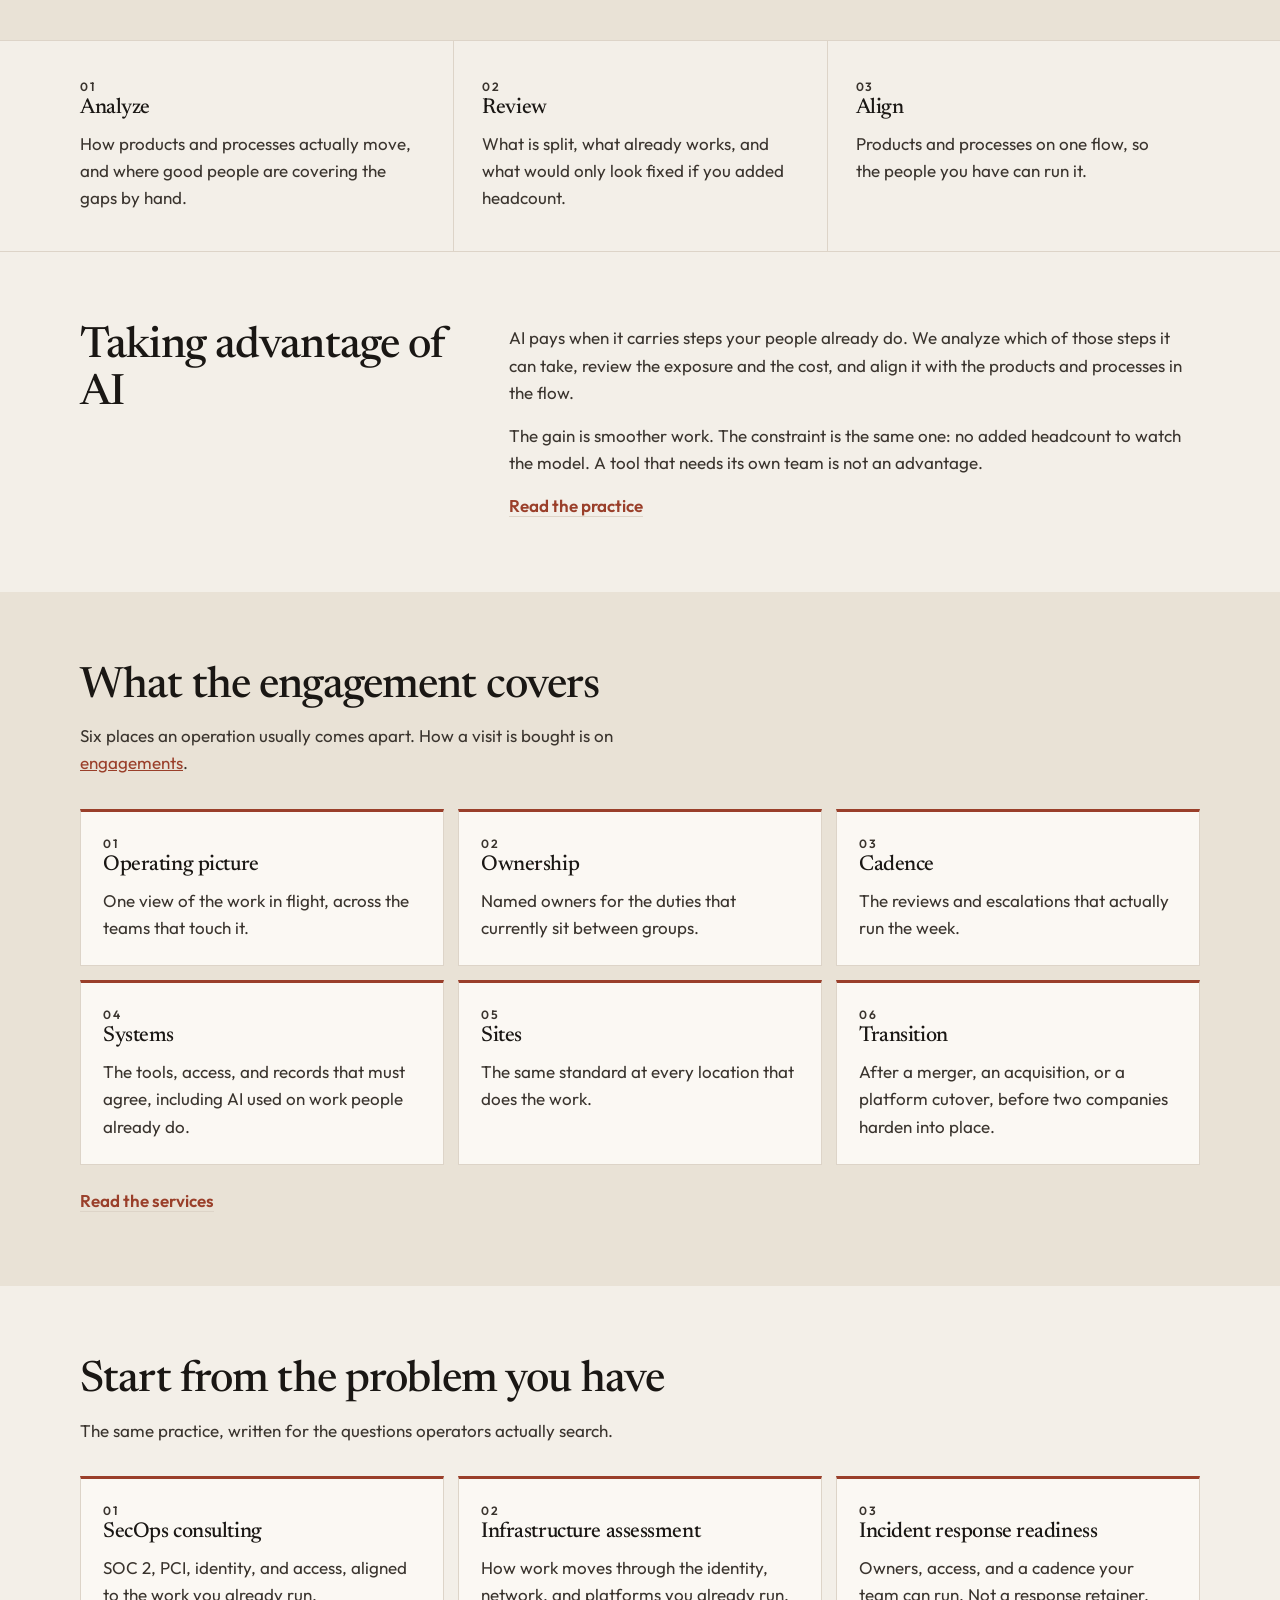
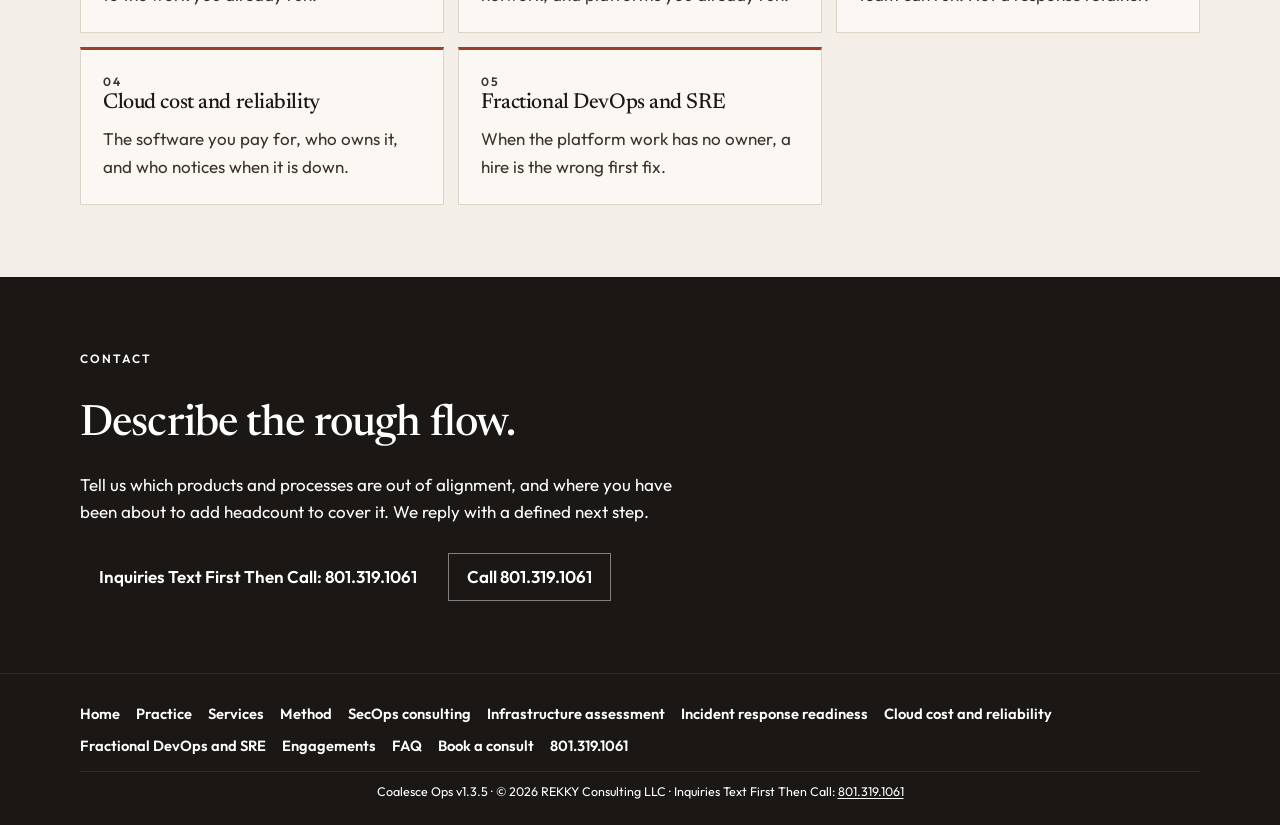
==== commit b9cc733b: "Ship v1.3.5 with the REKKY Consulting LLC footer. The inquiry line is now Inquiries Text First Then " ====
--- a/index.html
+++ b/index.html
@@ -49,8 +49,8 @@
   <link rel="preload" as="style" href="https://fonts.googleapis.com/css2?family=Newsreader:opsz,wght@6..72,500;6..72,600&amp;family=Outfit:wght@400;500;600&amp;display=swap" />
   <link rel="stylesheet" href="https://fonts.googleapis.com/css2?family=Newsreader:opsz,wght@6..72,500;6..72,600&amp;family=Outfit:wght@400;500;600&amp;display=swap" media="print" onload="this.media='all'" />
   <noscript><link rel="stylesheet" href="https://fonts.googleapis.com/css2?family=Newsreader:opsz,wght@6..72,500;6..72,600&amp;family=Outfit:wght@400;500;600&amp;display=swap" /></noscript>
-  <link rel="preload" href="assets/site.css?v=1.3.4" as="style" />
-  <link rel="stylesheet" href="assets/site.css?v=1.3.4" />
+  <link rel="preload" href="assets/site.css?v=1.3.5" as="style" />
+  <link rel="stylesheet" href="assets/site.css?v=1.3.5" />
   <script type="application/ld+json">
 {
   "@context": "https://schema.org",
@@ -62,6 +62,7 @@
       ],
       "@id": "https://coalesceops.com/#business",
       "name": "Coalesce Ops",
+      "legalName": "REKKY Consulting LLC",
       "url": "https://coalesceops.com/",
       "image": {
         "@type": "ImageObject",
@@ -97,6 +98,10 @@
       "url": "https://coalesceops.com/",
       "name": "Coalesce Ops",
       "description": "Coalesce Ops analyzes, reviews, and aligns products, processes, and AI so the flow is smoother, without adding headcount.",
+      "copyrightHolder": {
+        "@type": "Organization",
+        "name": "REKKY Consulting LLC"
+      },
       "publisher": {
         "@id": "https://coalesceops.com/#business"
       },
@@ -253,7 +258,7 @@
       <img src="assets/favicon.svg" width="36" height="36" alt="Coalesce Ops logo" />
       <span class="brand-text">
         <span class="brand-name">Coalesce Ops</span>
-        <span class="brand-legal">© 2026 Robert Foster</span>
+        <span class="brand-legal">© 2026 REKKY Consulting LLC</span>
       </span>
     </a>
 <!-- site-nav:start -->
@@ -449,7 +454,7 @@
           <p class="motto">We analyze, review, and align your products and processes so the flow is smoother, without adding headcount.</p>
           <p class="lede">Security, the systems you already run, and the software bill sit in one account. Book a free consult with Robert Foster. You leave that conversation with a defined next step, or a clear reason the work is not a fit.</p>
           <div class="hero-cta">
-            <a class="btn primary" href="sms:+18013191061">Inquiries Text: 801.319.1061</a>
+            <a class="btn primary" href="sms:+18013191061">Inquiries Text First Then Call: 801.319.1061</a>
             <a class="btn ghost" href="tel:+18013191061">Call 801.319.1061</a>
           </div>
           <p class="section-link"><a href="engagements.html">Engagement types</a> · <a href="faq.html">FAQ</a> · <a href="contact.html">What to include</a></p>
@@ -609,7 +614,7 @@
         <h2>Describe the rough flow.</h2>
         <p>Tell us which products and processes are out of alignment, and where you have been about to add headcount to cover it. We reply with a defined next step.</p>
         <div class="hero-cta">
-          <a class="btn primary" href="sms:+18013191061">Inquiries Text: 801.319.1061</a>
+          <a class="btn primary" href="sms:+18013191061">Inquiries Text First Then Call: 801.319.1061</a>
           <a class="btn ghost" href="tel:+18013191061">Call 801.319.1061</a>
         </div>
       </div>
@@ -633,9 +638,9 @@
         <a href="contact.html">Book a consult</a>
         <a href="tel:+18013191061">801.319.1061</a>
       </nav>
-      <p class="foot-meta"><span class="foot-meta-part">Coalesce Ops v1.3.4</span><span class="foot-meta-part">© 2026 Robert Foster</span><span>Inquiries Text: <a href="sms:+18013191061">801.319.1061</a></span></p>
+      <p class="foot-meta"><span class="foot-meta-part">Coalesce Ops v1.3.5</span><span class="foot-meta-part">© 2026 REKKY Consulting LLC</span><span>Inquiries Text First Then Call: <a href="sms:+18013191061">801.319.1061</a></span></p>
     </div>
   </footer>
-  <script src="assets/site.js?v=1.3.4" defer></script>
+  <script src="assets/site.js?v=1.3.5" defer></script>
 </body>
 </html>
--- a/assets/site.css
+++ b/assets/site.css
@@ -516,14 +516,16 @@
 }
 
 .btn {
-  display: inline-flex;
-  align-items: center;
-  justify-content: center;
+  display: inline-block;
+  max-width: 100%;
   min-height: 48px;
   padding: 12px 18px;
   font: inherit;
   font-weight: 600;
+  line-height: 1.25;
+  text-align: center;
   text-decoration: none;
+  white-space: normal;
   border: 1px solid transparent;
 }
 .btn.primary { background: var(--btn); color: var(--btn-text); }
@@ -796,6 +798,10 @@
 .foot-meta-part,
 .foot-meta > span,
 .foot-meta a { white-space: nowrap; }
+@media (max-width: 480px) {
+  .foot-meta > span:last-child,
+  .foot-meta > span:last-child a { white-space: normal; }
+}
 .foot-meta-part::after {
   content: " · ";
   white-space: pre;
--- a/assets/site.css
+++ b/assets/site.css
@@ -516,14 +516,16 @@
 }
 
 .btn {
-  display: inline-flex;
-  align-items: center;
-  justify-content: center;
+  display: inline-block;
+  max-width: 100%;
   min-height: 48px;
   padding: 12px 18px;
   font: inherit;
   font-weight: 600;
+  line-height: 1.25;
+  text-align: center;
   text-decoration: none;
+  white-space: normal;
   border: 1px solid transparent;
 }
 .btn.primary { background: var(--btn); color: var(--btn-text); }
@@ -796,6 +798,10 @@
 .foot-meta-part,
 .foot-meta > span,
 .foot-meta a { white-space: nowrap; }
+@media (max-width: 480px) {
+  .foot-meta > span:last-child,
+  .foot-meta > span:last-child a { white-space: normal; }
+}
 .foot-meta-part::after {
   content: " · ";
   white-space: pre;
